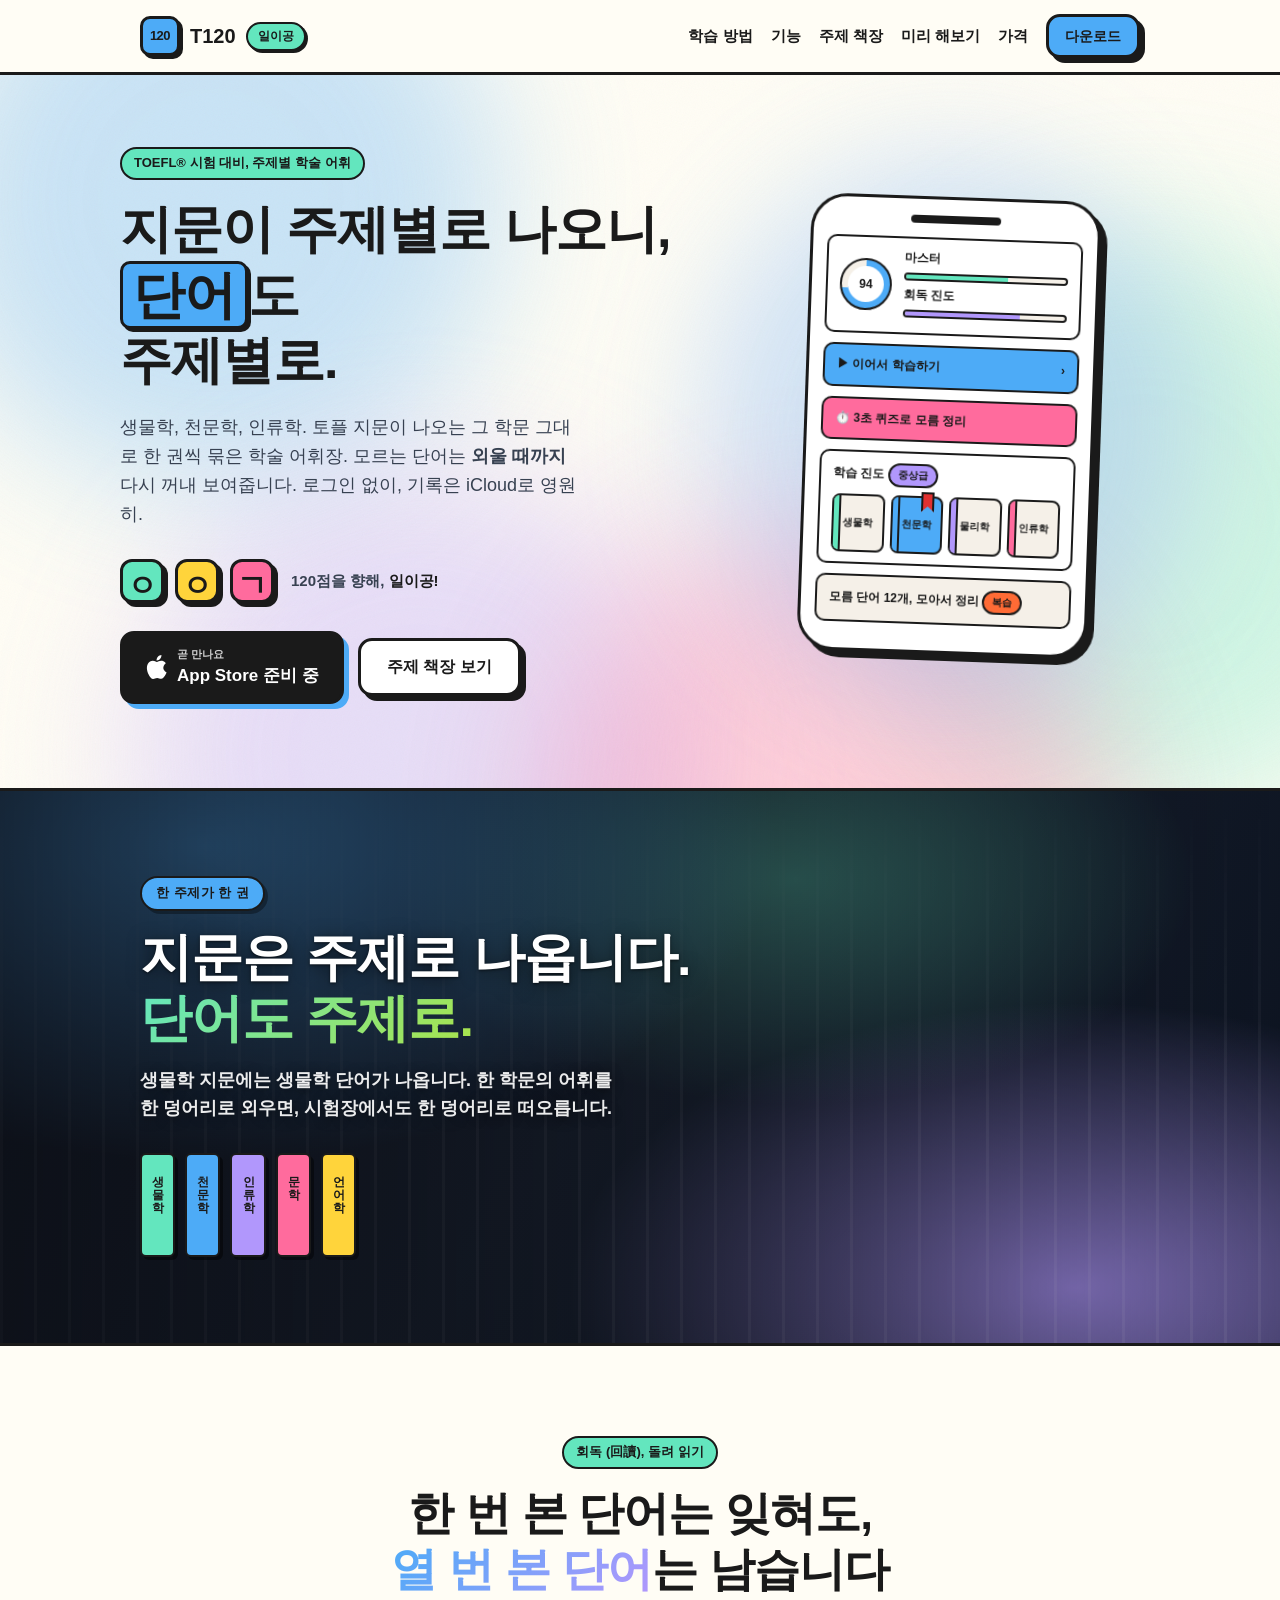
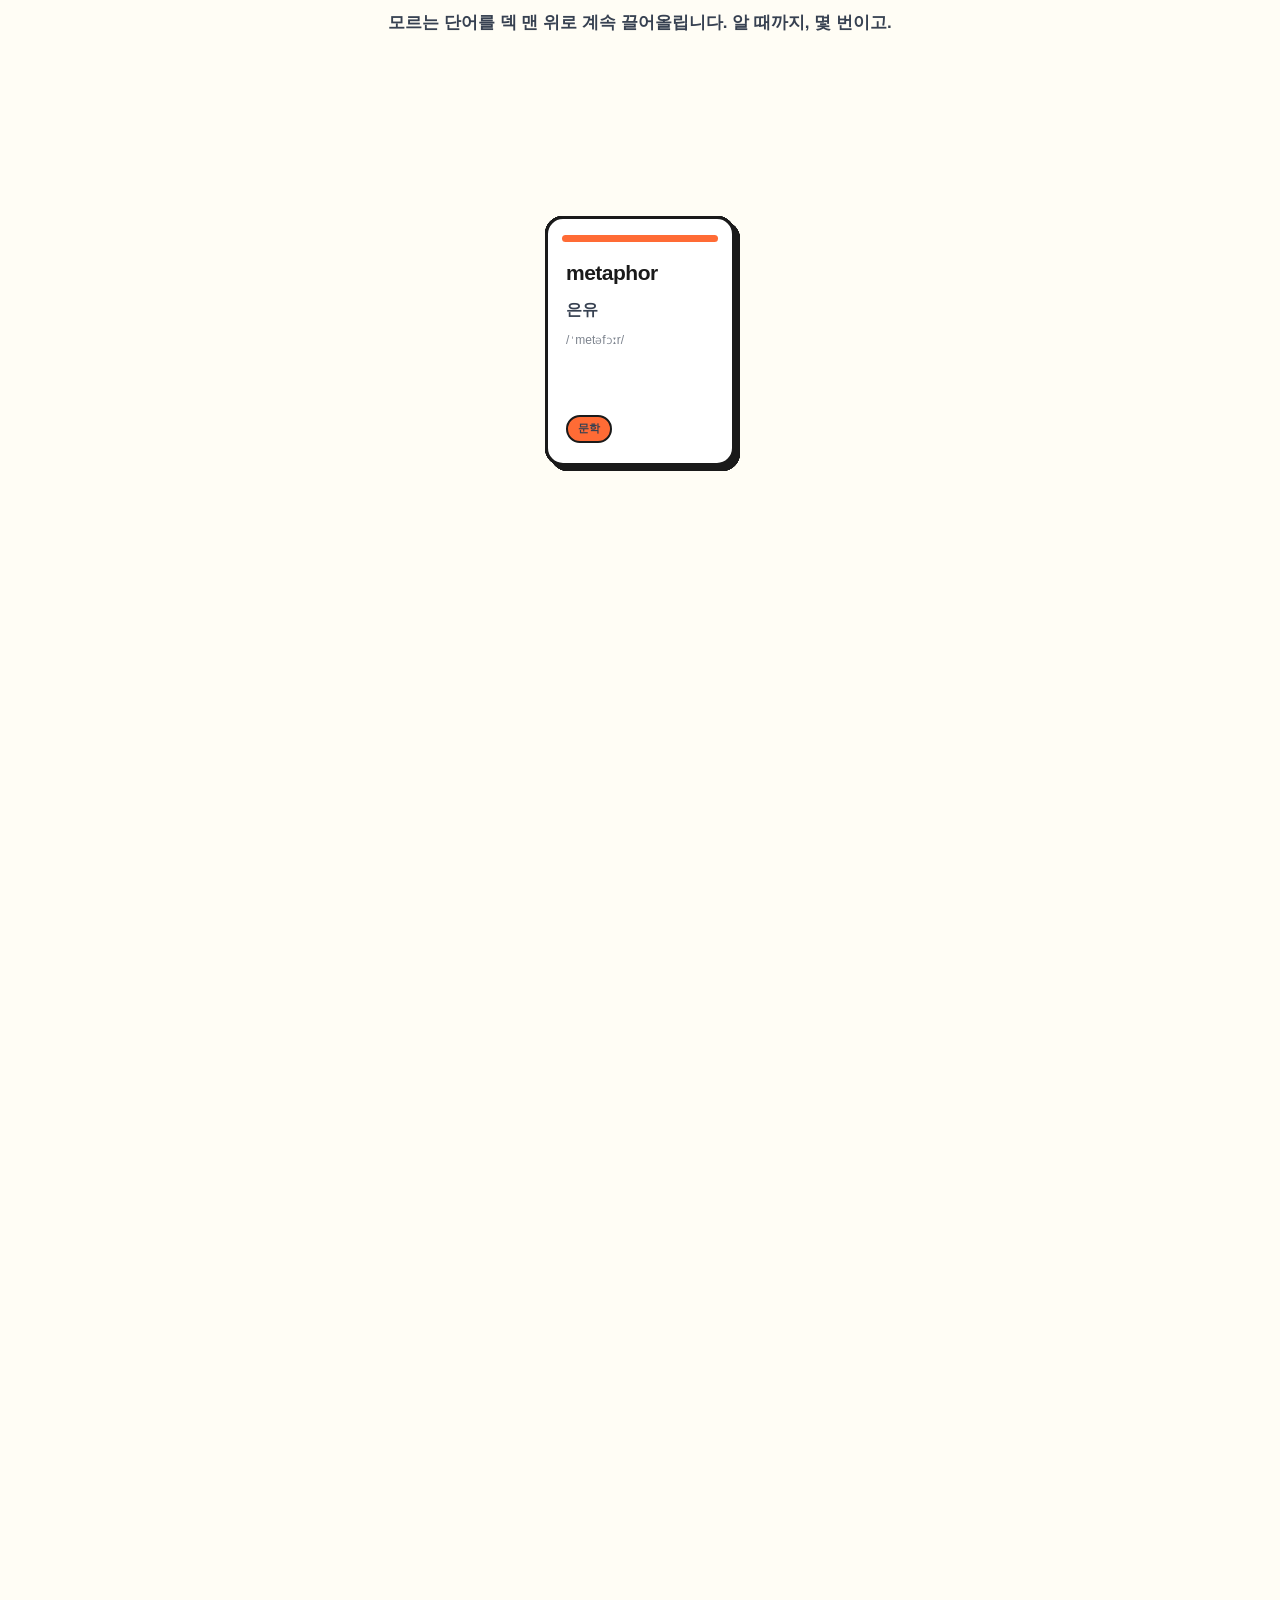
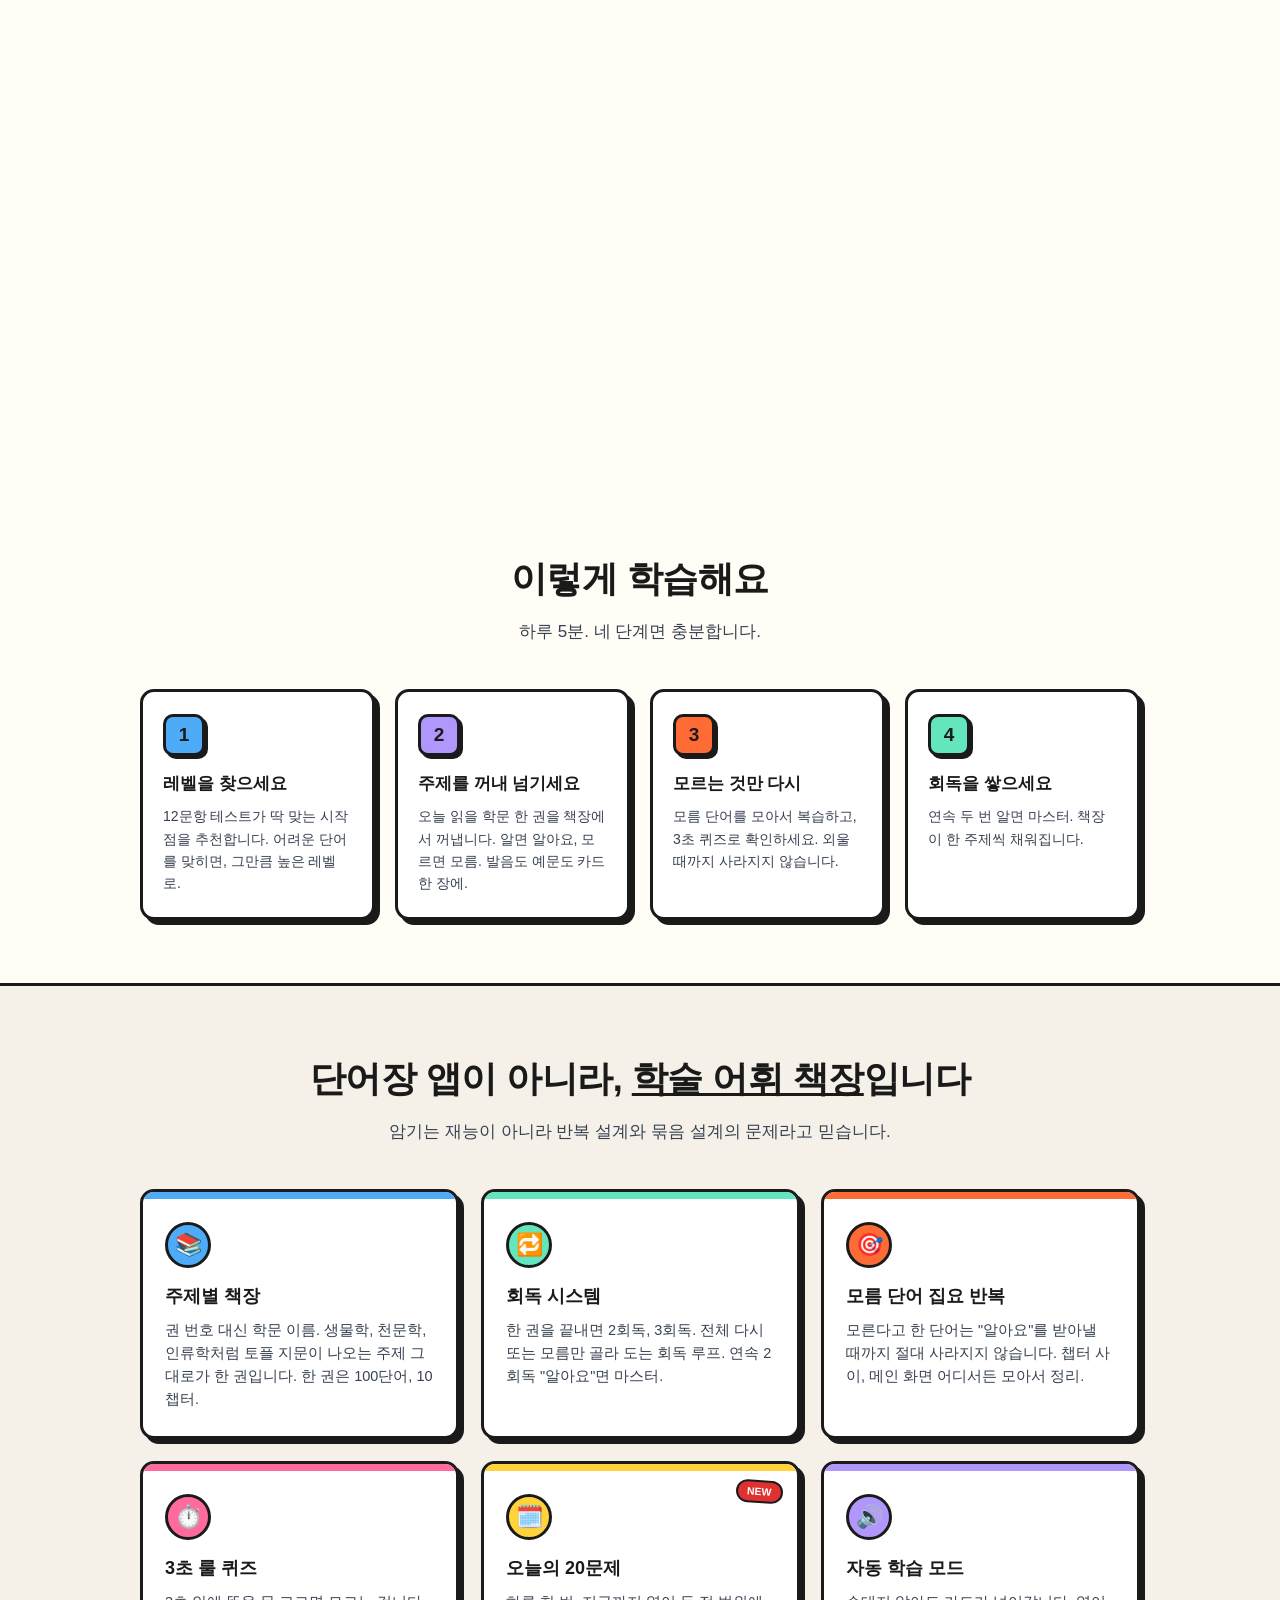
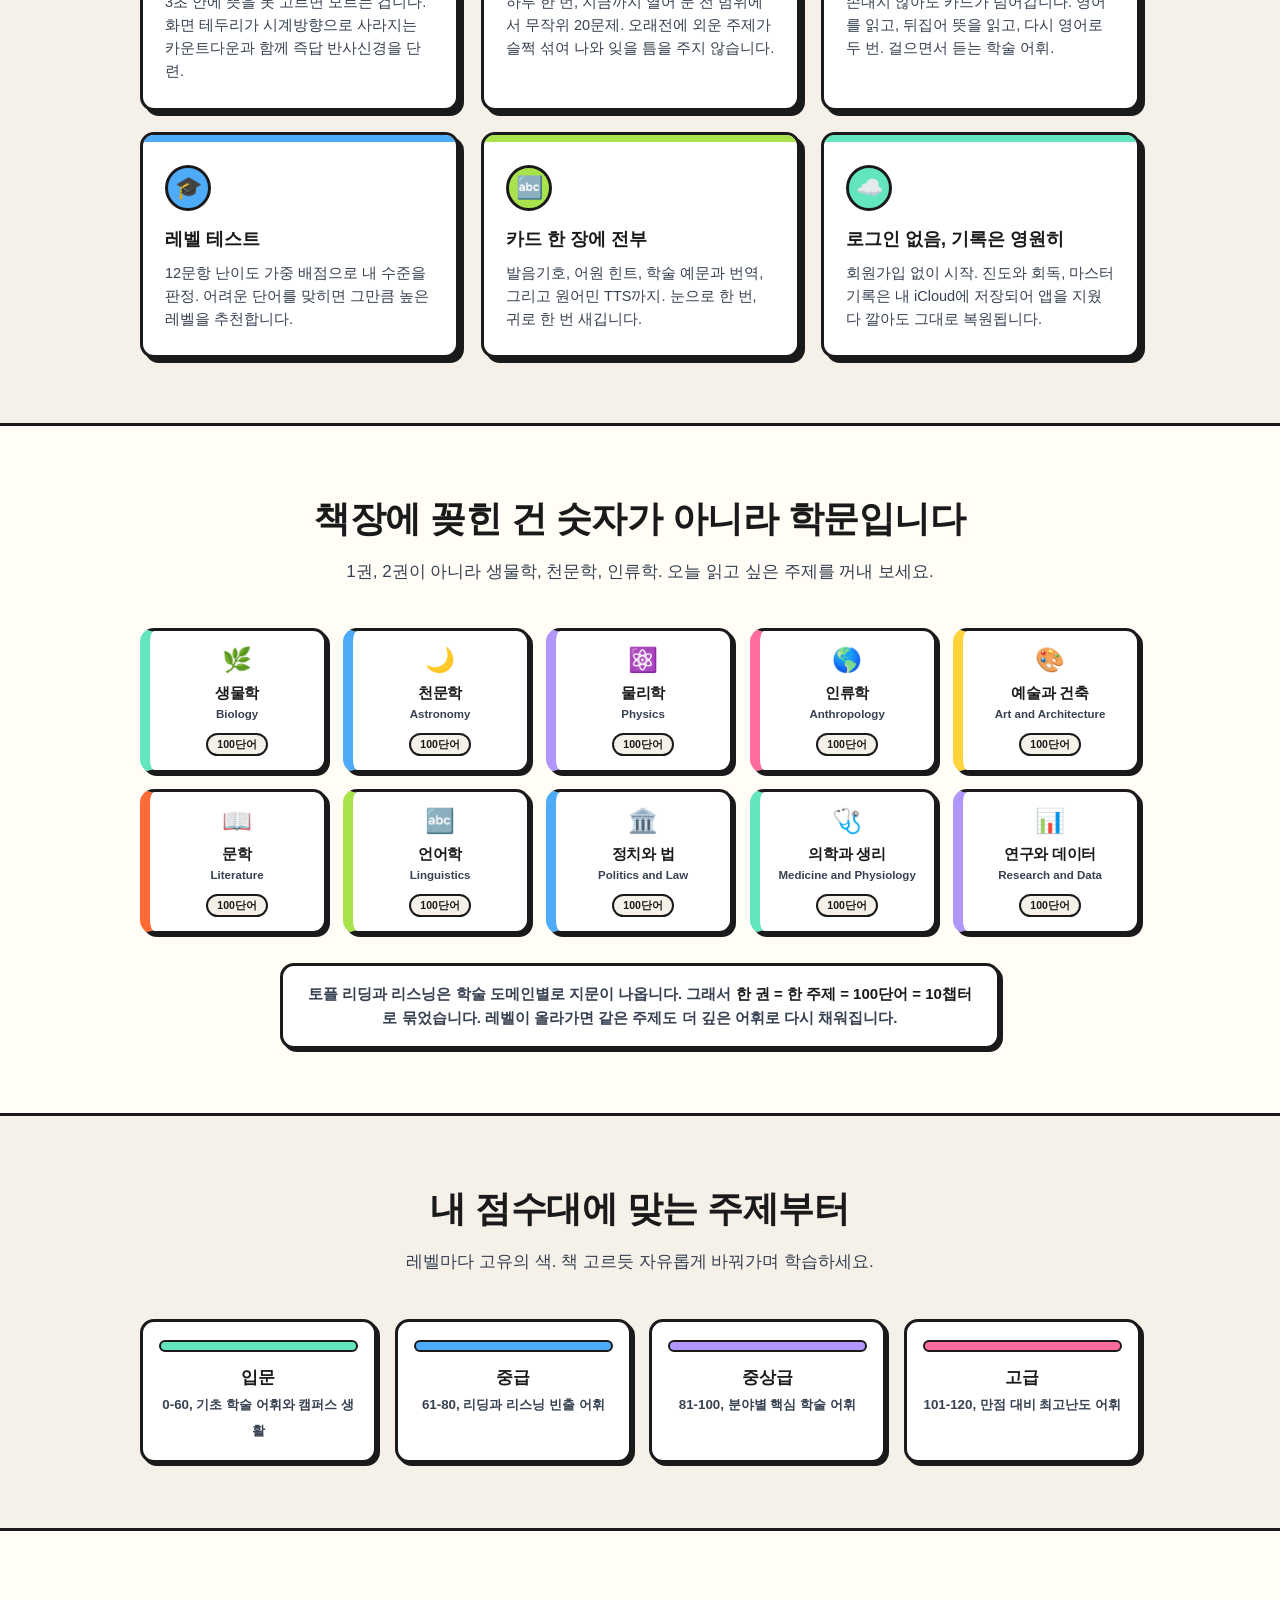
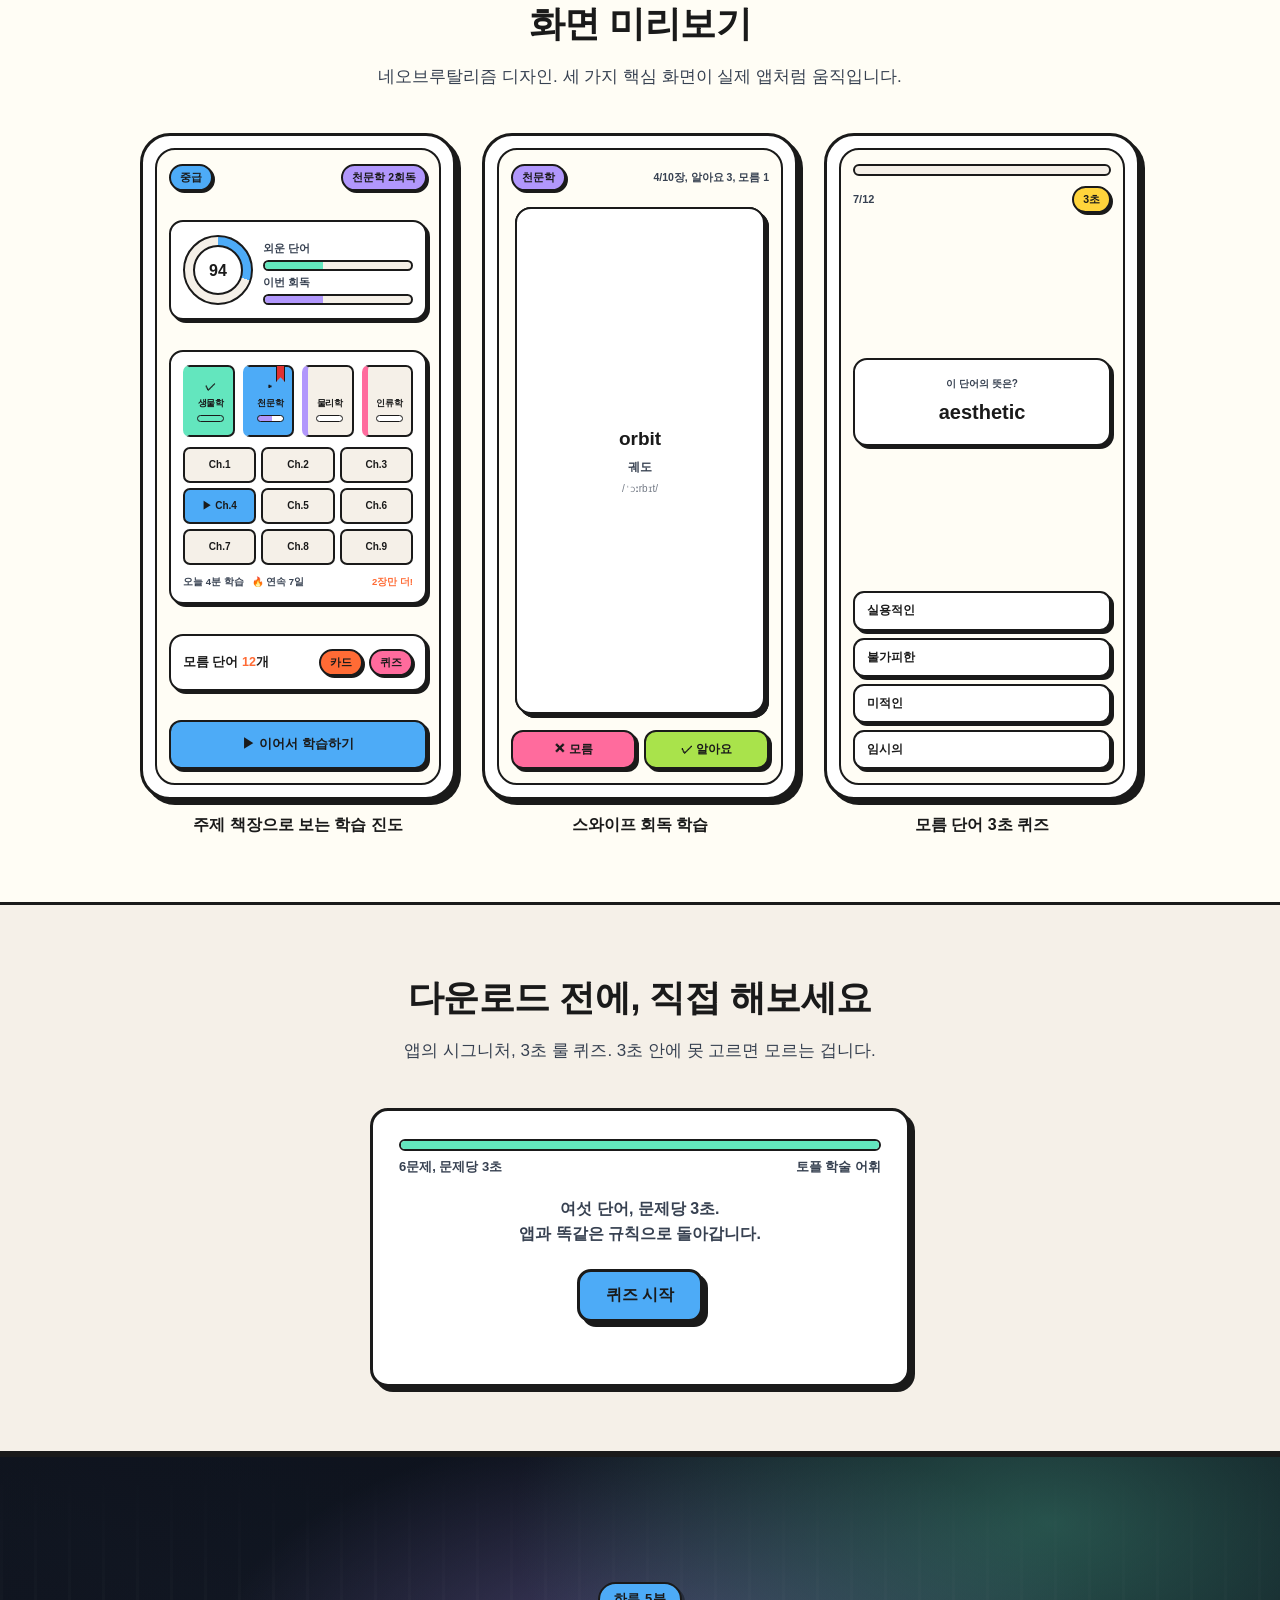
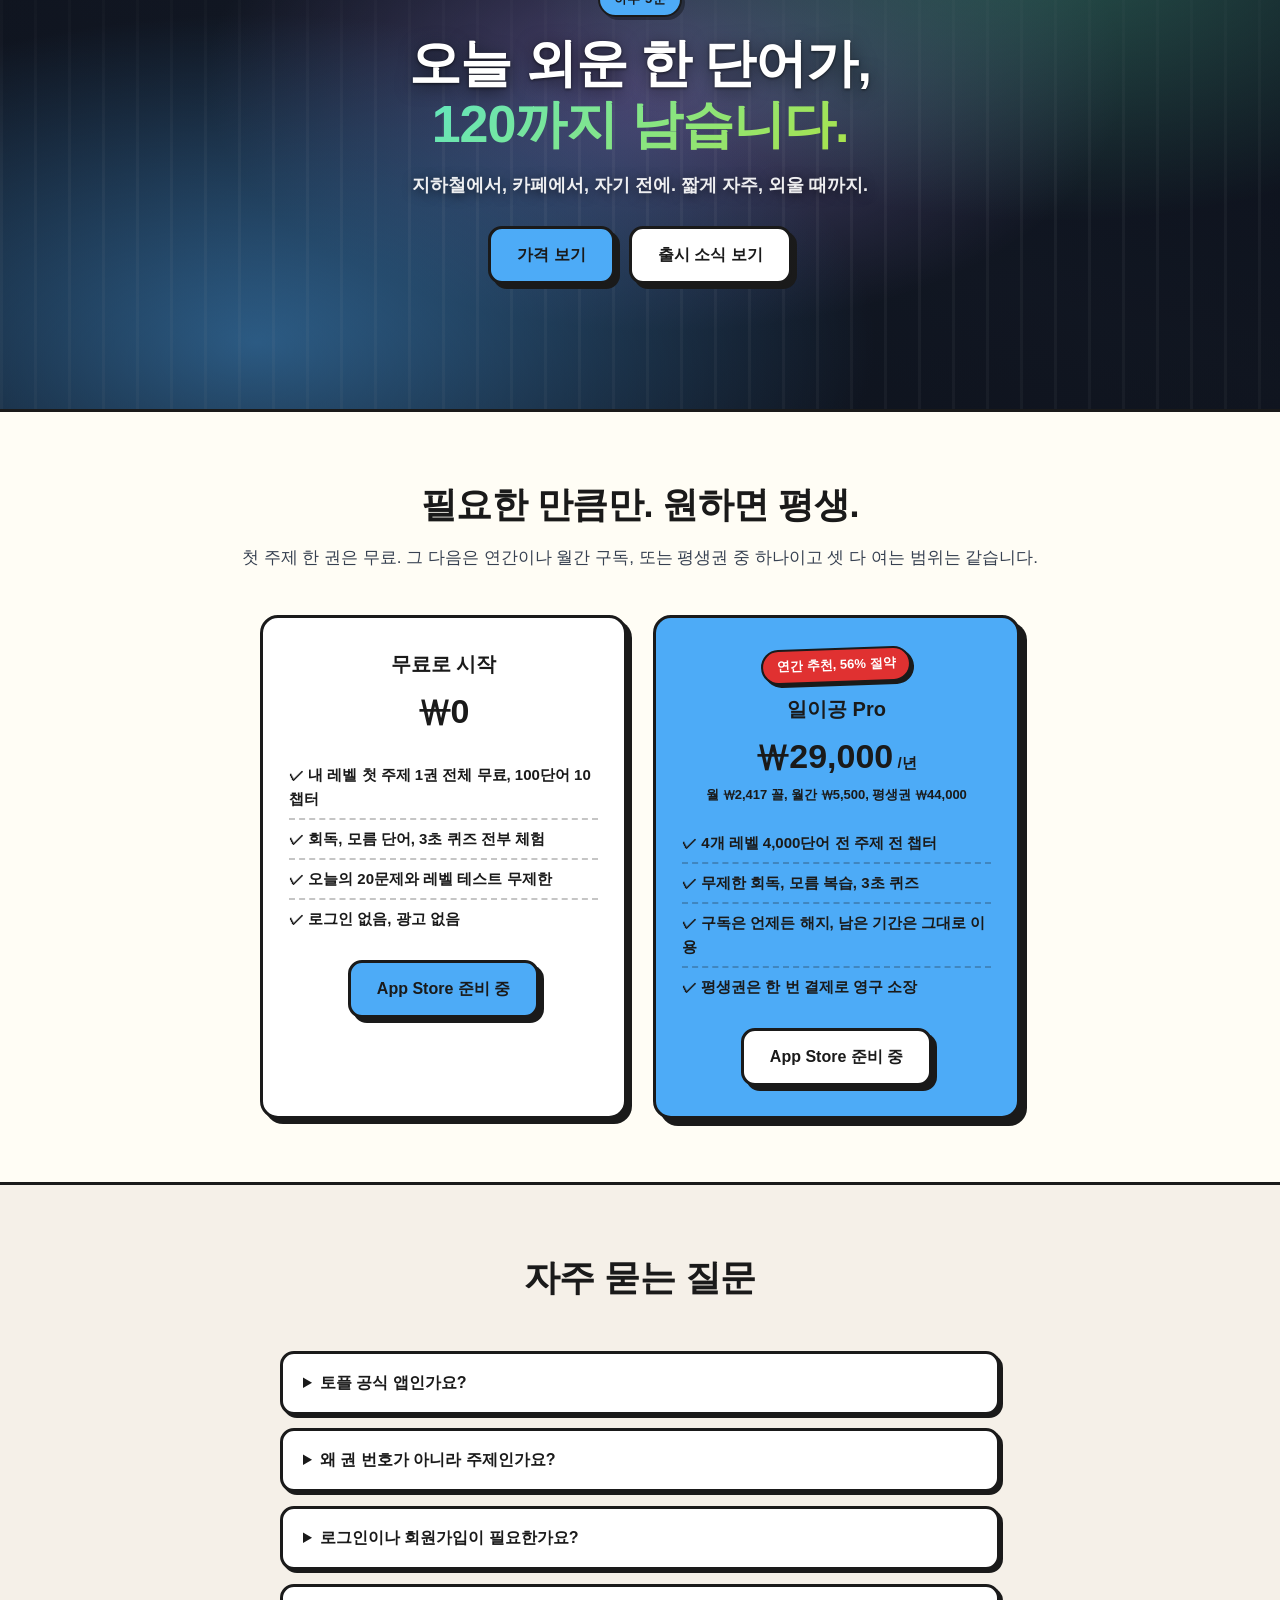
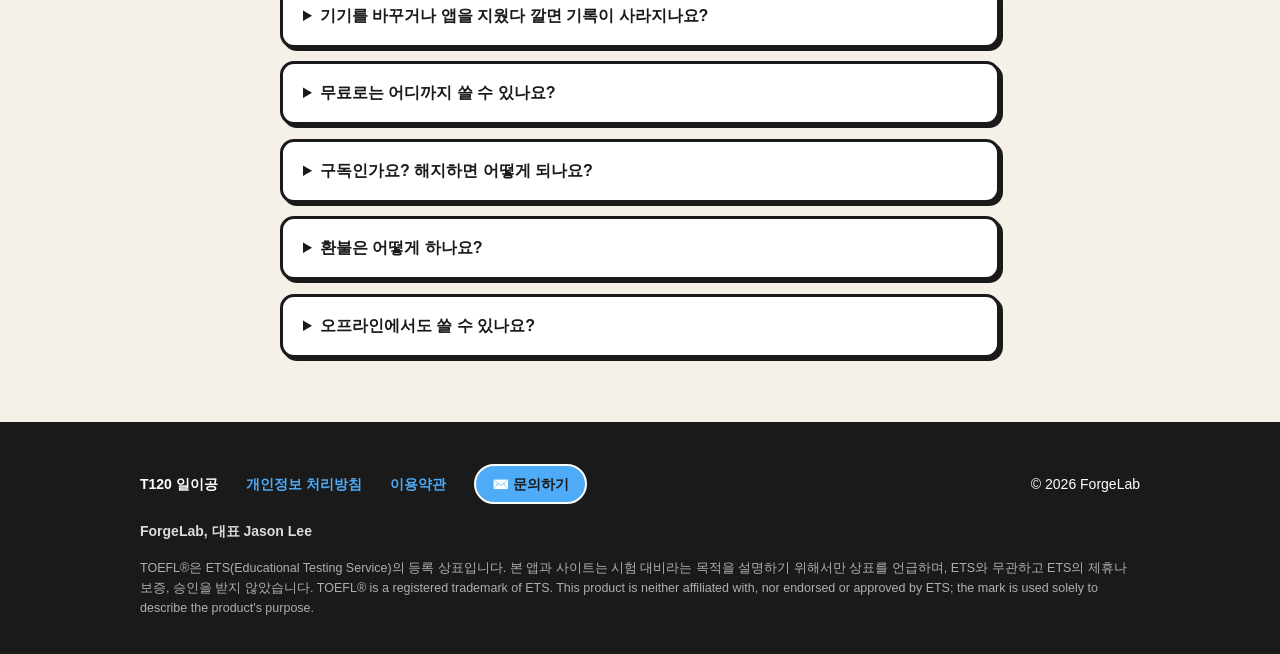
==== docs/index.html @ a43e68e9 "TOEFL content: 4,000 words across 40 topic units, promo site, manifest" ====
<!DOCTYPE html>
<html lang="ko">
<head>
<meta charset="UTF-8" />
<meta name="viewport" content="width=device-width, initial-scale=1.0" />
<title>T120 일이공, 주제별로 읽는 토플 학술 어휘</title>
<meta name="description" content="T120(일이공)은 토플(TOEFL®) 시험 대비를 위한 주제별 학술 어휘 앱입니다. 만점 120, 한국어로 일이공(ㅇㅇㄱ). 생물학, 천문학, 인류학처럼 지문이 나오는 학문 주제 그대로 한 권씩 묶어서 회독합니다. 로그인 없이, 학습 기록은 iCloud로 안전하게. TOEFL은 ETS의 등록 상표이며 본 앱은 ETS와 무관합니다." />
<meta property="og:title" content="T120 일이공, 주제별로 읽는 토플 학술 어휘" />
<meta property="og:description" content="토플(TOEFL®) 시험 대비 학술 어휘 앱. 지문이 주제별로 나오니, 단어도 주제별로." />
<meta property="og:type" content="website" />
<meta property="og:url" content="https://jsonpassion.github.io/T120/" />
<link rel="canonical" href="https://jsonpassion.github.io/T120/" />
<link rel="icon" href="data:image/svg+xml,%3Csvg xmlns='http://www.w3.org/2000/svg' viewBox='0 0 64 64'%3E%3Crect x='4' y='4' width='56' height='56' rx='12' fill='%234DABF7' stroke='%231A1A1A' stroke-width='5'/%3E%3Ctext x='32' y='42' font-family='-apple-system,sans-serif' font-size='24' font-weight='900' text-anchor='middle' fill='%231A1A1A'%3E120%3C/text%3E%3C/svg%3E" />
<link rel="stylesheet" href="styles.css" />
</head>
<body>
<script>document.documentElement.classList.add('js');</script>

<!-- Soft drifting aurora + grain (atmosphere behind everything) -->
<div class="aurora" aria-hidden="true">
  <span class="blob b-blue"></span>
  <span class="blob b-mint"></span>
  <span class="blob b-lav"></span>
  <span class="blob b-pink"></span>
</div>
<div class="grain" aria-hidden="true"></div>

<!-- ======================= NAV ======================= -->
<nav class="nav">
  <div class="nav-inner">
    <a class="logo" href="#">
      <span class="logo-block">120</span> T120 <span class="logo-kr">일이공</span>
    </a>
    <div class="nav-links">
      <a href="#how">학습 방법</a>
      <a href="#features">기능</a>
      <a href="#topics">주제 책장</a>
      <a href="#demo">미리 해보기</a>
      <a href="#pricing">가격</a>
      <a class="nb-btn nav-cta" href="#download">다운로드</a>
    </div>
  </div>
</nav>

<!-- ======================= HERO ======================= -->
<header class="hero wrap" id="download">
  <div data-reveal="up">
    <span class="nb-tag" style="background: var(--mint); margin-bottom: 18px;">TOEFL® 시험 대비, 주제별 학술 어휘</span>
    <h1>지문이 주제별로 나오니,<br /><span class="hl">단어</span>도<br />주제별로.</h1>
    <p class="sub">
      생물학, 천문학, 인류학. 토플 지문이 나오는 그 학문 그대로 한 권씩 묶은
      학술 어휘장. 모르는 단어는 <strong>외울 때까지</strong> 다시 꺼내 보여줍니다.
      로그인 없이, 기록은 iCloud로 영원히.
    </p>
    <div class="kr-brand" aria-label="120을 향해 일이공">
      <span class="kk" style="background: var(--mint);">ㅇ</span>
      <span class="kk" style="background: var(--yellow);">ㅇ</span>
      <span class="kk" style="background: var(--pink);">ㄱ</span>
      <span class="kr-brand-label">120점을 향해, <strong>일이공!</strong></span>
    </div>
    <div class="hero-ctas">
      <span class="store-badge soon" aria-label="App Store 출시 준비 중">
        <svg width="22" height="26" viewBox="0 0 22 26" fill="currentColor" aria-hidden="true"><path d="M18.3 13.8c0-3 2.5-4.5 2.6-4.6-1.4-2.1-3.6-2.4-4.4-2.4-1.9-.2-3.7 1.1-4.6 1.1-1 0-2.4-1.1-4-1.1-2 0-3.9 1.2-5 3-2.1 3.7-.5 9.1 1.5 12.1 1 1.5 2.2 3.1 3.8 3 1.5-.1 2.1-1 4-1s2.4 1 4 .9c1.7 0 2.7-1.5 3.7-3 1.2-1.7 1.6-3.4 1.7-3.5-.1 0-3.2-1.2-3.3-4.5zM15.2 4.8c.8-1 1.4-2.4 1.2-3.8-1.2.1-2.7.8-3.5 1.8-.8.9-1.5 2.3-1.3 3.7 1.4.1 2.8-.7 3.6-1.7z"/></svg>
        <span><small>곧 만나요</small><span class="big">App Store 준비 중</span></span>
      </span>
      <a class="nb-btn secondary" href="#topics">주제 책장 보기</a>
    </div>
  </div>

  <!-- CSS-drawn app preview (출시 스크린샷 교체 전 임시 목업) -->
  <div class="hero-visual" data-reveal="zoom">
  <div class="glow" aria-hidden="true"></div>
  <div class="phone" aria-hidden="true">
    <div class="notch"></div>
    <div class="mock-row score">
      <div class="mock-ring"><span>94</span></div>
      <div class="mock-bars">
        마스터 <div class="mock-bar"><i style="width:64%; background: var(--mint);"></i></div>
        회독 진도 <div class="mock-bar"><i style="width:72%; background: var(--lavender);"></i></div>
      </div>
    </div>
    <div class="mock-row mock-cta">▶ 이어서 학습하기 <span>›</span></div>
    <div class="mock-row" style="background: var(--pink);">⏱️ 3초 퀴즈로 모름 정리</div>
    <div class="mock-row">
      학습 진도 <span class="mock-chip" style="background: var(--lavender);">중상급</span>
      <div class="mock-books" style="margin-top:8px;">
        <div class="mock-book">생물학</div>
        <div class="mock-book reading b2">천문학</div>
        <div class="mock-book b3">물리학</div>
        <div class="mock-book b4">인류학</div>
      </div>
    </div>
    <div class="mock-row" style="background: var(--surface);">모름 단어 12개, 모아서 정리 <span class="mock-chip" style="background: var(--coral);">복습</span></div>
  </div>
  </div>
</header>

<!-- ======================= STATEMENT BAND 1 ======================= -->
<section class="cinema" id="film" aria-label="주제별 학술 어휘">
  <div class="cinema-art" aria-hidden="true"></div>
  <div class="scrim"></div>
  <div class="cinema-inner">
    <div class="cinema-copy">
      <span class="kicker">한 주제가 한 권</span>
      <h2>지문은 주제로 나옵니다.<br /><span class="film-hl">단어도 주제로.</span></h2>
      <p>생물학 지문에는 생물학 단어가 나옵니다. 한 학문의 어휘를 한 덩어리로 외우면, 시험장에서도 한 덩어리로 떠오릅니다.</p>
      <div class="spines" aria-hidden="true">
        <span class="spine" style="background: var(--mint);">생물학</span>
        <span class="spine" style="background: var(--blue);">천문학</span>
        <span class="spine" style="background: var(--lavender);">인류학</span>
        <span class="spine" style="background: var(--pink);">문학</span>
        <span class="spine" style="background: var(--yellow);">언어학</span>
      </div>
    </div>
  </div>
</section>

<!-- ======================= STORY: scroll-linked card fan ======================= -->
<section class="fan" id="story">
  <div class="fan-inner">
    <div class="fan-copy">
      <span class="nb-tag" style="background: var(--mint);">회독 (回讀), 돌려 읽기</span>
      <h2>한 번 본 단어는 잊혀도,<br /><em>열 번 본 단어</em>는 남습니다</h2>
      <p>모르는 단어를 덱 맨 위로 계속 끌어올립니다. 알 때까지, 몇 번이고.</p>
    </div>
    <div class="fan-stage">
      <div class="fan-deck" id="fanDeck">
        <article class="fan-card" style="--a:-26deg; --x:-340px; --y:34px;">
          <div class="fc-strip" style="background: var(--mint);"></div>
          <b>photosynthesis</b><span>광합성</span><i>/ˌfoʊtoʊˈsɪnθəsɪs/</i>
          <span class="fc-badge" style="background: var(--mint);">생물학</span>
        </article>
        <article class="fan-card" style="--a:-15deg; --x:-196px; --y:8px;">
          <div class="fc-strip" style="background: var(--blue);"></div>
          <b>orbit</b><span>궤도, 궤도를 돌다</span><i>/ˈɔːrbɪt/</i>
          <span class="fc-badge" style="background: var(--blue);">천문학</span>
        </article>
        <article class="fan-card" style="--a:-5deg; --x:-66px; --y:-6px;">
          <div class="fc-strip" style="background: var(--lavender);"></div>
          <b>momentum</b><span>운동량, 추진력</span><i>/moʊˈmentəm/</i>
          <span class="fc-badge" style="background: var(--lavender);">물리학</span>
        </article>
        <article class="fan-card" style="--a:5deg; --x:66px; --y:-6px;">
          <div class="fc-strip" style="background: var(--pink);"></div>
          <b>kinship</b><span>친족 관계</span><i>/ˈkɪnʃɪp/</i>
          <span class="fc-badge" style="background: var(--pink);">인류학</span>
        </article>
        <article class="fan-card" style="--a:15deg; --x:196px; --y:8px;">
          <div class="fc-strip" style="background: var(--yellow);"></div>
          <b>aesthetic</b><span>미적인</span><i>/esˈθetɪk/</i>
          <span class="fc-badge" style="background: var(--yellow);">예술과 건축</span>
        </article>
        <article class="fan-card" style="--a:26deg; --x:340px; --y:34px;">
          <div class="fc-strip" style="background: var(--coral);"></div>
          <b>metaphor</b><span>은유</span><i>/ˈmetəfɔːr/</i>
          <span class="fc-badge" style="background: var(--coral);">문학</span>
        </article>
      </div>
    </div>
  </div>
</section>

<!-- ======================= HOW IT WORKS ======================= -->
<section id="how">
  <div class="wrap">
    <div class="sec-head">
      <h2>이렇게 학습해요</h2>
      <p>하루 5분. 네 단계면 충분합니다.</p>
    </div>
    <div class="steps">
      <div class="step">
        <div class="step-num" style="background: var(--blue);">1</div>
        <h3>레벨을 찾으세요</h3>
        <p>12문항 테스트가 딱 맞는 시작점을 추천합니다. 어려운 단어를 맞히면, 그만큼 높은 레벨로.</p>
      </div>
      <div class="step">
        <div class="step-num" style="background: var(--lavender);">2</div>
        <h3>주제를 꺼내 넘기세요</h3>
        <p>오늘 읽을 학문 한 권을 책장에서 꺼냅니다. 알면 알아요, 모르면 모름. 발음도 예문도 카드 한 장에.</p>
      </div>
      <div class="step">
        <div class="step-num" style="background: var(--coral);">3</div>
        <h3>모르는 것만 다시</h3>
        <p>모름 단어를 모아서 복습하고, 3초 퀴즈로 확인하세요. 외울 때까지 사라지지 않습니다.</p>
      </div>
      <div class="step">
        <div class="step-num" style="background: var(--mint);">4</div>
        <h3>회독을 쌓으세요</h3>
        <p>연속 두 번 알면 마스터. 책장이 한 주제씩 채워집니다.</p>
      </div>
    </div>
  </div>
</section>

<!-- ======================= FEATURES ======================= -->
<section id="features" class="alt">
  <div class="wrap">
    <div class="sec-head">
      <h2>단어장 앱이 아니라, <u>학술 어휘 책장</u>입니다</h2>
      <p>암기는 재능이 아니라 반복 설계와 묶음 설계의 문제라고 믿습니다.</p>
    </div>
    <div class="grid">
      <div class="feature">
        <div class="strip" style="background: var(--blue);"></div>
        <div class="icon" style="background: var(--blue);">📚</div>
        <h3>주제별 책장</h3>
        <p>권 번호 대신 학문 이름. 생물학, 천문학, 인류학처럼 토플 지문이 나오는 주제 그대로가 한 권입니다. 한 권은 100단어, 10챕터.</p>
      </div>
      <div class="feature">
        <div class="strip" style="background: var(--mint);"></div>
        <div class="icon" style="background: var(--mint);">🔁</div>
        <h3>회독 시스템</h3>
        <p>한 권을 끝내면 2회독, 3회독. 전체 다시 또는 모름만 골라 도는 회독 루프. 연속 2회독 "알아요"면 마스터.</p>
      </div>
      <div class="feature">
        <div class="strip" style="background: var(--coral);"></div>
        <div class="icon" style="background: var(--coral);">🎯</div>
        <h3>모름 단어 집요 반복</h3>
        <p>모른다고 한 단어는 "알아요"를 받아낼 때까지 절대 사라지지 않습니다. 챕터 사이, 메인 화면 어디서든 모아서 정리.</p>
      </div>
      <div class="feature">
        <div class="strip" style="background: var(--pink);"></div>
        <div class="icon" style="background: var(--pink);">⏱️</div>
        <h3>3초 룰 퀴즈</h3>
        <p>3초 안에 뜻을 못 고르면 모르는 겁니다. 화면 테두리가 시계방향으로 사라지는 카운트다운과 함께 즉답 반사신경을 단련.</p>
      </div>
      <div class="feature">
        <span class="new-flag">NEW</span>
        <div class="strip" style="background: var(--yellow);"></div>
        <div class="icon" style="background: var(--yellow);">🗓️</div>
        <h3>오늘의 20문제</h3>
        <p>하루 한 번, 지금까지 열어 둔 전 범위에서 무작위 20문제. 오래전에 외운 주제가 슬쩍 섞여 나와 잊을 틈을 주지 않습니다.</p>
      </div>
      <div class="feature">
        <div class="strip" style="background: var(--lavender);"></div>
        <div class="icon" style="background: var(--lavender);">🔊</div>
        <h3>자동 학습 모드</h3>
        <p>손대지 않아도 카드가 넘어갑니다. 영어를 읽고, 뒤집어 뜻을 읽고, 다시 영어로 두 번. 걸으면서 듣는 학술 어휘.</p>
      </div>
      <div class="feature">
        <div class="strip" style="background: var(--blue);"></div>
        <div class="icon" style="background: var(--blue);">🎓</div>
        <h3>레벨 테스트</h3>
        <p>12문항 난이도 가중 배점으로 내 수준을 판정. 어려운 단어를 맞히면 그만큼 높은 레벨을 추천합니다.</p>
      </div>
      <div class="feature">
        <div class="strip" style="background: var(--lime);"></div>
        <div class="icon" style="background: var(--lime);">🔤</div>
        <h3>카드 한 장에 전부</h3>
        <p>발음기호, 어원 힌트, 학술 예문과 번역, 그리고 원어민 TTS까지. 눈으로 한 번, 귀로 한 번 새깁니다.</p>
      </div>
      <div class="feature">
        <div class="strip" style="background: var(--mint);"></div>
        <div class="icon" style="background: var(--mint);">☁️</div>
        <h3>로그인 없음, 기록은 영원히</h3>
        <p>회원가입 없이 시작. 진도와 회독, 마스터 기록은 내 iCloud에 저장되어 앱을 지웠다 깔아도 그대로 복원됩니다.</p>
      </div>
    </div>
  </div>
</section>

<!-- ======================= TOPIC SHELF ======================= -->
<section id="topics">
  <div class="wrap">
    <div class="sec-head">
      <h2>책장에 꽂힌 건 숫자가 아니라 학문입니다</h2>
      <p>1권, 2권이 아니라 생물학, 천문학, 인류학. 오늘 읽고 싶은 주제를 꺼내 보세요.</p>
    </div>
    <div class="topics">
      <div class="topic" style="border-left-color: var(--mint);">
        <div class="t-icon" aria-hidden="true">🌿</div>
        <h4>생물학</h4><small>Biology</small>
        <span class="t-count">100단어</span>
      </div>
      <div class="topic" style="border-left-color: var(--blue);">
        <div class="t-icon" aria-hidden="true">🌙</div>
        <h4>천문학</h4><small>Astronomy</small>
        <span class="t-count">100단어</span>
      </div>
      <div class="topic" style="border-left-color: var(--lavender);">
        <div class="t-icon" aria-hidden="true">⚛️</div>
        <h4>물리학</h4><small>Physics</small>
        <span class="t-count">100단어</span>
      </div>
      <div class="topic" style="border-left-color: var(--pink);">
        <div class="t-icon" aria-hidden="true">🌎</div>
        <h4>인류학</h4><small>Anthropology</small>
        <span class="t-count">100단어</span>
      </div>
      <div class="topic" style="border-left-color: var(--yellow);">
        <div class="t-icon" aria-hidden="true">🎨</div>
        <h4>예술과 건축</h4><small>Art and Architecture</small>
        <span class="t-count">100단어</span>
      </div>
      <div class="topic" style="border-left-color: var(--coral);">
        <div class="t-icon" aria-hidden="true">📖</div>
        <h4>문학</h4><small>Literature</small>
        <span class="t-count">100단어</span>
      </div>
      <div class="topic" style="border-left-color: var(--lime);">
        <div class="t-icon" aria-hidden="true">🔤</div>
        <h4>언어학</h4><small>Linguistics</small>
        <span class="t-count">100단어</span>
      </div>
      <div class="topic" style="border-left-color: var(--blue);">
        <div class="t-icon" aria-hidden="true">🏛️</div>
        <h4>정치와 법</h4><small>Politics and Law</small>
        <span class="t-count">100단어</span>
      </div>
      <div class="topic" style="border-left-color: var(--mint);">
        <div class="t-icon" aria-hidden="true">🩺</div>
        <h4>의학과 생리</h4><small>Medicine and Physiology</small>
        <span class="t-count">100단어</span>
      </div>
      <div class="topic" style="border-left-color: var(--lavender);">
        <div class="t-icon" aria-hidden="true">📊</div>
        <h4>연구와 데이터</h4><small>Research and Data</small>
        <span class="t-count">100단어</span>
      </div>
    </div>
    <p class="topics-note">
      토플 리딩과 리스닝은 학술 도메인별로 지문이 나옵니다. 그래서 <strong>한 권 = 한 주제 = 100단어 = 10챕터</strong>로 묶었습니다.
      레벨이 올라가면 같은 주제도 더 깊은 어휘로 다시 채워집니다.
    </p>
  </div>
</section>

<!-- ======================= LEVELS ======================= -->
<section id="levels" class="alt">
  <div class="wrap">
    <div class="sec-head">
      <h2>내 점수대에 맞는 주제부터</h2>
      <p>레벨마다 고유의 색. 책 고르듯 자유롭게 바꿔가며 학습하세요.</p>
    </div>
    <div class="levels">
      <div class="level">
        <div class="chip" style="background: var(--mint);"></div>
        <h4>입문</h4><small>0-60, 기초 학술 어휘와 캠퍼스 생활</small>
      </div>
      <div class="level">
        <div class="chip" style="background: var(--blue);"></div>
        <h4>중급</h4><small>61-80, 리딩과 리스닝 빈출 어휘</small>
      </div>
      <div class="level">
        <div class="chip" style="background: var(--lavender);"></div>
        <h4>중상급</h4><small>81-100, 분야별 핵심 학술 어휘</small>
      </div>
      <div class="level">
        <div class="chip" style="background: var(--pink);"></div>
        <h4>고급</h4><small>101-120, 만점 대비 최고난도 어휘</small>
      </div>
    </div>
  </div>
</section>

<!-- ======================= SCREENSHOTS ======================= -->
<section id="screens">
  <div class="wrap">
    <div class="sec-head">
      <h2>화면 미리보기</h2>
      <p>네오브루탈리즘 디자인. 세 가지 핵심 화면이 실제 앱처럼 움직입니다.</p>
    </div>
    <div class="shots">
      <div>
        <div class="shot-frame">
          <div class="shot-anim sa-dash" aria-label="대시보드 애니메이션 미리보기">
            <div class="sa-top">
              <span class="sa-pill" style="background: var(--blue);">중급</span>
              <span class="sa-pill" style="background: var(--lavender);">천문학 2회독</span>
            </div>
            <div class="sa-card">
              <div class="sa-ring"><i></i><span>94</span></div>
              <div class="sa-bars">
                <small>외운 단어</small>
                <div class="sa-bar"><i class="sa-fill-mint"></i></div>
                <small>이번 회독</small>
                <div class="sa-bar"><i class="sa-fill-blue"></i></div>
              </div>
            </div>
            <div class="sa-card">
              <div class="sa-shelf">
                <div class="sa-book sa-done" style="border-left-color: var(--mint);"><i>✓</i><span>생물학</span></div>
                <div class="sa-book sa-reading" style="border-left-color: var(--blue);"><b></b><i>▸</i><span>천문학</span></div>
                <div class="sa-book" style="border-left-color: var(--lavender);"><i></i><span>물리학</span></div>
                <div class="sa-book" style="border-left-color: var(--pink);"><i></i><span>인류학</span></div>
              </div>
              <div class="sa-grid">
                <span class="sa-cell sa-c1">Ch.1</span>
                <span class="sa-cell sa-c2">Ch.2</span>
                <span class="sa-cell sa-c3">Ch.3</span>
                <span class="sa-cell sa-cur">▶ Ch.4</span>
                <span class="sa-cell">Ch.5</span>
                <span class="sa-cell">Ch.6</span>
                <span class="sa-cell">Ch.7</span>
                <span class="sa-cell">Ch.8</span>
                <span class="sa-cell">Ch.9</span>
              </div>
              <div class="sa-stats">오늘 4분 학습<b>🔥 연속 7일</b><em>2장만 더!</em></div>
            </div>
            <div class="sa-card sa-weak">
              <span>모름 단어 <b>12</b>개</span>
              <span class="sa-pill" style="background: var(--coral);">카드</span>
              <span class="sa-pill" style="background: var(--pink);">퀴즈</span>
            </div>
            <div class="sa-cta">▶ 이어서 학습하기</div>
          </div>
        </div>
        <p class="shot-cap">주제 책장으로 보는 학습 진도</p>
      </div>
      <div>
        <div class="shot-frame">
          <div class="shot-anim" aria-label="단어 카드 스와이프 애니메이션 미리보기">
            <div class="sa-top">
              <span class="sa-pill" style="background: var(--lavender);">천문학</span>
              <span class="sa-count">4/10장, 알아요 3, 모름 1</span>
            </div>
            <div class="sa-stage">
              <div class="sa-word sa-back"></div>
              <div class="sa-word sa-cardB"><h4>eclipse</h4><p>일식, 월식</p><em>/ɪˈklɪps/</em><div class="sa-tint sa-tint-coral">✕ 모름</div></div>
              <div class="sa-word sa-cardA"><h4>orbit</h4><p>궤도</p><em>/ˈɔːrbɪt/</em><div class="sa-tint sa-tint-mint">✓ 알아요</div></div>
            </div>
            <div class="sa-btns">
              <span class="sa-btn sa-no">✕ 모름</span>
              <span class="sa-btn sa-ok">✓ 알아요</span>
            </div>
          </div>
        </div>
        <p class="shot-cap">스와이프 회독 학습</p>
      </div>
      <div>
        <div class="shot-frame">
          <div class="shot-anim" aria-label="3초 퀴즈 애니메이션 미리보기">
            <div class="sa-qbar"><i></i></div>
            <div class="sa-qmeta"><span>7/12</span><span class="sa-pill" style="background: var(--yellow);">3초</span></div>
            <div class="sa-qword"><small>이 단어의 뜻은?</small><h4>aesthetic</h4></div>
            <div class="sa-opts">
              <span class="sa-opt">실용적인</span>
              <span class="sa-opt">불가피한</span>
              <span class="sa-opt sa-correct">미적인<b>✓</b></span>
              <span class="sa-opt">임시의</span>
            </div>
          </div>
        </div>
        <p class="shot-cap">모름 단어 3초 퀴즈</p>
      </div>
    </div>
  </div>
</section>

<!-- ======================= LIVE DEMO (3초 퀴즈 맛보기) ======================= -->
<section id="demo" class="alt">
  <div class="wrap">
    <div class="sec-head">
      <h2>다운로드 전에, 직접 해보세요</h2>
      <p>앱의 시그니처, 3초 룰 퀴즈. 3초 안에 못 고르면 모르는 겁니다.</p>
    </div>
    <div class="demo-card">
      <div class="demo-timer" id="demoTimer"><i id="demoTimerFill"></i></div>
      <div class="demo-meta"><span id="demoCount">6문제, 문제당 3초</span><span id="demoTag">토플 학술 어휘</span></div>
      <div id="demoStage" class="demo-center">
        <p style="color: var(--body); font-weight: 700; margin: 18px 0 22px;">여섯 단어, 문제당 3초.<br />앱과 똑같은 규칙으로 돌아갑니다.</p>
        <button class="nb-btn" id="demoStart">퀴즈 시작</button>
      </div>
      <p class="demo-note" id="demoNote"></p>
    </div>
  </div>
</section>

<!-- ======================= STATEMENT BAND 2 ======================= -->
<section class="cinema center" id="closing" aria-label="지금 시작">
  <div class="cinema-art art-b" aria-hidden="true"></div>
  <div class="scrim"></div>
  <div class="cinema-inner">
    <div class="cinema-copy">
      <span class="kicker">하루 5분</span>
      <h2>오늘 외운 한 단어가,<br /><span class="film-hl">120까지 남습니다.</span></h2>
      <p>지하철에서, 카페에서, 자기 전에. 짧게 자주, 외울 때까지.</p>
      <div class="cinema-ctas">
        <a class="nb-btn" href="#pricing">가격 보기</a>
        <a class="nb-btn secondary" href="#download">출시 소식 보기</a>
      </div>
    </div>
  </div>
</section>

<!-- ======================= PRICING ======================= -->
<section id="pricing">
  <div class="wrap">
    <div class="sec-head">
      <h2>필요한 만큼만. 원하면 평생.</h2>
      <p>첫 주제 한 권은 무료. 그 다음은 연간이나 월간 구독, 또는 평생권 중 하나이고 셋 다 여는 범위는 같습니다.</p>
    </div>
    <div class="pricing">
      <div class="price-card">
        <h3>무료로 시작</h3>
        <div class="price">₩0</div>
        <ul>
          <li>내 레벨 첫 주제 1권 전체 무료, 100단어 10챕터</li>
          <li>회독, 모름 단어, 3초 퀴즈 전부 체험</li>
          <li>오늘의 20문제와 레벨 테스트 무제한</li>
          <li>로그인 없음, 광고 없음</li>
        </ul>
        <a class="nb-btn" href="#download" style="margin-top: 22px;">App Store 준비 중</a>
      </div>
      <div class="price-card hot">
        <span class="sale-badge">연간 추천, 56% 절약</span>
        <h3>일이공 Pro</h3>
        <div class="price">₩29,000<span style="font-size:0.45em; font-weight:800;"> /년</span></div>
        <div class="price-note">월 ₩2,417 꼴, 월간 ₩5,500, 평생권 ₩44,000</div>
        <ul>
          <li>4개 레벨 4,000단어 전 주제 전 챕터</li>
          <li>무제한 회독, 모름 복습, 3초 퀴즈</li>
          <li>구독은 언제든 해지, 남은 기간은 그대로 이용</li>
          <li>평생권은 한 번 결제로 영구 소장</li>
        </ul>
        <a class="nb-btn secondary" href="#download" style="margin-top: 22px;">App Store 준비 중</a>
      </div>
    </div>
  </div>
</section>

<!-- ======================= FAQ ======================= -->
<section class="alt">
  <div class="wrap">
    <div class="sec-head"><h2>자주 묻는 질문</h2></div>
    <div class="faq">
      <details>
        <summary>토플 공식 앱인가요?</summary>
        <p>아니요. 일이공(T120)은 ForgeLab이 독립적으로 개발한 학습 도구로, ETS와 아무런 제휴나 보증 관계가 없습니다. TOEFL®은 ETS의 등록 상표이며, 본 앱은 "시험 대비"라는 목적을 설명하기 위해서만 이름을 언급합니다. 모든 학습 콘텐츠는 자체 제작이며 실제 기출문제를 포함하지 않습니다.</p>
      </details>
      <details>
        <summary>왜 권 번호가 아니라 주제인가요?</summary>
        <p>토플 지문은 생물학, 천문학, 인류학처럼 학술 도메인별로 나옵니다. 같은 지문에서 만날 단어끼리 묶어 외우면 한 단어가 다른 단어를 끌어옵니다. 그래서 책장의 한 권을 한 주제로 만들었습니다. 한 권은 100단어이고 10단어씩 10챕터로 나뉩니다.</p>
      </details>
      <details>
        <summary>로그인이나 회원가입이 필요한가요?</summary>
        <p>아니요. 계정 없이 바로 시작합니다. 학습 기록은 사용자 본인의 iCloud에 저장되고, 구매는 Apple ID가 처리합니다. 개발자 서버에는 아무것도 저장되지 않습니다.</p>
      </details>
      <details>
        <summary>기기를 바꾸거나 앱을 지웠다 깔면 기록이 사라지나요?</summary>
        <p>사라지지 않습니다. 진도, 회독 수, 마스터 단어, 스트릭이 iCloud로 자동 백업되어 같은 Apple 계정이면 그대로 복원됩니다. 이용권도 "구매 복원" 한 번이면 됩니다.</p>
      </details>
      <details>
        <summary>무료로는 어디까지 쓸 수 있나요?</summary>
        <p>내 레벨의 <strong>첫 주제 한 권 전체(10챕터, 100단어)</strong>를 무료로 끝까지 학습할 수 있습니다. 회독, 모름 단어 복습, 3초 퀴즈, 오늘의 20문제, 레벨 테스트까지 모든 기능이 제한 없이 동작합니다. 두 번째 주제부터는 이용권이 필요하며 연간 ₩29,000, 월간 ₩5,500 구독 또는 평생권 ₩44,000 중 하나를 고르면 됩니다. 여는 범위는 셋 다 같습니다.</p>
      </details>
      <details>
        <summary>구독인가요? 해지하면 어떻게 되나요?</summary>
        <p>연간과 월간은 자동 갱신 구독이고, 평생권은 한 번만 결제합니다. 구독은 iOS 설정에서 Apple 계정, 구독 순서로 들어가 언제든 해지할 수 있고, 해지해도 이미 결제한 기간이 끝날 때까지는 그대로 이용됩니다. 무료 체험은 따로 없지만 첫 주제 100단어를 끝까지 무료로 써 보고 결정하면 됩니다.</p>
      </details>
      <details>
        <summary>환불은 어떻게 하나요?</summary>
        <p>Apple App Store 환불 정책을 따릅니다. <a href="https://reportaproblem.apple.com">reportaproblem.apple.com</a>에서 요청할 수 있습니다.</p>
      </details>
      <details>
        <summary>오프라인에서도 쓸 수 있나요?</summary>
        <p>네. 콘텐츠는 기기에 캐시되므로 한 번 다운로드된 이후에는 오프라인에서도 학습할 수 있습니다.</p>
      </details>
    </div>
  </div>
</section>

<!-- ======================= FOOTER ======================= -->
<footer>
  <div class="wrap">
    <span style="font-weight: 900;">T120 일이공</span>
    <a href="privacy.html">개인정보 처리방침</a>
    <a href="terms.html">이용약관</a>
    <a class="contact-btn" href="mailto:forgelab.aitech@gmail.com?subject=%5BT120%5D%20%EB%AC%B8%EC%9D%98">✉️ 문의하기</a>
    <span style="margin-left:auto;">© 2026 ForgeLab</span>
    <span class="biz">ForgeLab, 대표 Jason Lee</span>
    <span class="ets">TOEFL®은 ETS(Educational Testing Service)의 등록 상표입니다. 본 앱과 사이트는 시험 대비라는 목적을 설명하기 위해서만 상표를 언급하며, ETS와 무관하고 ETS의 제휴나 보증, 승인을 받지 않았습니다. TOEFL® is a registered trademark of ETS. This product is neither affiliated with, nor endorsed or approved by ETS; the mark is used solely to describe the product's purpose.</span>
  </div>
</footer>

<script>
/* ---------- Scroll spy: highlight the nav link of the section in view ---------- */
(function () {
  var links = Array.prototype.slice.call(document.querySelectorAll('.nav-links a[href^="#"]'));
  var byId = {};
  links.forEach(function (a) { byId[a.getAttribute('href').slice(1)] = a; });

  var targets = Object.keys(byId)
    .map(function (id) { return document.getElementById(id); })
    .filter(Boolean);

  var observer = new IntersectionObserver(function (entries) {
    entries.forEach(function (entry) {
      if (!entry.isIntersecting) return;
      links.forEach(function (a) { a.classList.remove('active'); });
      var link = byId[entry.target.id];
      if (link) link.classList.add('active');
    });
  }, { rootMargin: '-40% 0px -55% 0px' });

  targets.forEach(function (t) { observer.observe(t); });
})();

/* ---------- Scroll reveals: tag groups, animate them in on enter ---------- */
(function () {
  if (!('IntersectionObserver' in window)) return;

  // Assign reveal variant + stagger index without touching the HTML.
  function tag(sel, variant, perRow) {
    var els = Array.prototype.slice.call(document.querySelectorAll(sel));
    els.forEach(function (el, i) {
      el.classList.add('reveal');
      var v = typeof variant === 'function' ? variant(i) : variant;
      el.classList.add(v);
      el.style.setProperty('--i', perRow ? (i % perRow) : i);
    });
    return els;
  }

  var groups = [].concat(
    tag('.sec-head', 'r-up'),
    tag('.step', 'r-up', 4),
    // features deal in from alternating sides, like a hand of cards
    tag('.feature', function (i) { return i % 2 ? 'r-right' : 'r-left'; }, 3),
    tag('.topic', 'r-up', 5),
    tag('.level', 'r-up', 4),
    tag('.shots > div', 'r-up', 3),
    tag('.price-card', 'r-up', 2),
    tag('.faq details', 'r-up', 1)
  );

  var io = new IntersectionObserver(function (entries) {
    entries.forEach(function (e) {
      if (e.isIntersecting) { e.target.classList.add('in'); io.unobserve(e.target); }
    });
  }, { rootMargin: '0px 0px -12% 0px', threshold: 0.15 });

  groups.forEach(function (el) { io.observe(el); });
})();

/* ---------- Signature: scroll-linked card fan ---------- */
(function () {
  var section = document.getElementById('story');
  var deck = document.getElementById('fanDeck');
  if (!section || !deck) return;
  if (window.matchMedia('(prefers-reduced-motion: reduce)').matches) return;

  var ticking = false;
  function update() {
    ticking = false;
    var rect = section.getBoundingClientRect();
    var vh = window.innerHeight;
    // 0 while the sticky stage first pins, 1 as the track scrolls past.
    var travel = rect.height - vh;
    var p = travel > 0 ? (-rect.top) / travel : 0;
    p = Math.max(0, Math.min(1, p));
    // ease so the spread feels like it "settles" open
    var eased = 1 - Math.pow(1 - p, 2);
    deck.style.setProperty('--p', eased.toFixed(4));
  }
  function onScroll() {
    if (!ticking) { ticking = true; requestAnimationFrame(update); }
  }
  window.addEventListener('scroll', onScroll, { passive: true });
  window.addEventListener('resize', onScroll);
  update();
})();

/* ---------- 3초 퀴즈 맛보기 (앱의 WordQuizView와 같은 규칙) ---------- */
(function () {
  var QUESTIONS = [
    { w: 'photosynthesis', o: ['광합성', '퇴적', '은유', '친족'], a: 0 },
    { w: 'momentum',       o: ['균형', '운동량', '밀도', '굴절'], a: 1 },
    { w: 'sediment',       o: ['화석', '대기', '퇴적물', '성운'], a: 2 },
    { w: 'kinship',        o: ['이주', '친족 관계', '계층', '의례'], a: 1 },
    { w: 'aesthetic',      o: ['상징적인', '실용적인', '미적인', '고전적인'], a: 2 },
    { w: 'metaphor',       o: ['은유', '운율', '서사', '풍자'], a: 0 }
  ];
  var LIMIT = 3000, REVEAL = 900;

  var stage = document.getElementById('demoStage');
  var timer = document.getElementById('demoTimer');
  var fill = document.getElementById('demoTimerFill');
  var count = document.getElementById('demoCount');
  var note = document.getElementById('demoNote');
  var idx = 0, score = 0, timers = [];

  document.getElementById('demoStart').addEventListener('click', start);

  function clearTimers() { timers.forEach(clearTimeout); timers = []; }

  function start() {
    idx = 0; score = 0;
    note.textContent = '';
    show();
  }

  function resetBar() {
    timer.classList.remove('warn', 'hot');
    fill.style.transition = 'none';
    fill.style.width = '100%';
    void fill.offsetWidth; /* reflow, restarts the transition */
    fill.style.transition = 'width ' + LIMIT + 'ms linear';
    fill.style.width = '0%';
  }

  function show() {
    clearTimers();
    var q = QUESTIONS[idx];
    count.textContent = (idx + 1) + ' / ' + QUESTIONS.length;
    note.textContent = '';
    stage.classList.remove('demo-center');
    stage.innerHTML = '<div class="demo-word">' + q.w + '</div>' +
      q.o.map(function (opt, i) {
        return '<button class="demo-opt" data-i="' + i + '">' + opt + '</button>';
      }).join('');
    stage.querySelectorAll('.demo-opt').forEach(function (btn) {
      btn.addEventListener('click', function () { answer(parseInt(btn.dataset.i, 10)); });
    });
    resetBar();
    timers.push(setTimeout(function () { timer.classList.add('warn'); }, LIMIT / 3));
    timers.push(setTimeout(function () { timer.classList.add('hot'); }, LIMIT * 2 / 3));
    timers.push(setTimeout(timeUp, LIMIT));
  }

  function freezeBar() {
    var w = getComputedStyle(fill).width;
    fill.style.transition = 'none';
    fill.style.width = w;
  }

  function reveal(picked) {
    clearTimers();
    freezeBar();
    var q = QUESTIONS[idx];
    stage.querySelectorAll('.demo-opt').forEach(function (btn, i) {
      btn.disabled = true;
      if (i === q.a) btn.classList.add('correct');
      else if (i === picked) btn.classList.add('wrong');
    });
  }

  function answer(i) {
    var q = QUESTIONS[idx];
    reveal(i);
    if (i === q.a) { score++; note.textContent = '정답! 앱에서는 "알아요"로 기록됩니다.'; }
    else { note.textContent = '오답. 앱에서는 모름 단어로 남아 다시 만나게 됩니다.'; }
    timers.push(setTimeout(next, REVEAL));
  }

  function timeUp() {
    reveal(-1);
    note.textContent = '⏰ 시간 초과! 3초 안에 못 고르면 모르는 겁니다.';
    timers.push(setTimeout(next, REVEAL + 200));
  }

  function next() {
    idx++;
    if (idx < QUESTIONS.length) { show(); return; }
    finish();
  }

  function finish() {
    clearTimers();
    fill.style.transition = 'none';
    fill.style.width = '100%';
    timer.classList.remove('warn', 'hot');
    count.textContent = '완료';
    stage.classList.add('demo-center');
    var msg = score === QUESTIONS.length
      ? '완벽해요. 고급 레벨에서 기다릴게요.'
      : '틀린 ' + (QUESTIONS.length - score) + '개, 앱에서는 외울 때까지 다시 만납니다.';
    stage.innerHTML =
      '<div class="demo-score">' + score + ' / ' + QUESTIONS.length + '</div>' +
      '<p style="color: var(--body); font-weight: 700; margin-bottom: 20px;">' + msg + '</p>' +
      '<div style="display: flex; gap: 14px; justify-content: center; flex-wrap: wrap;">' +
        '<button class="nb-btn" id="demoRetry">다시 도전</button>' +
        '<a class="nb-btn mint" href="#topics">주제 책장 보기</a>' +
      '</div>';
    note.textContent = '';
    document.getElementById('demoRetry').addEventListener('click', start);
  }
})();
</script>

</body>
</html>
---- docs/styles.css ----
/* ============================================================
   T120 promo site — Neobrutalism, tokens mirrored from the app
   (NBTheme.swift: colors, 3px borders, hard offset shadows)
   Brand accent is blue (--brand) with lavender support (--brand-2);
   the raw palette variables stay identical across sister apps.
   ============================================================ */

:root {
  /* Backgrounds */
  --page-bg: #FFFDF5;
  --card-bg: #FFFFFF;
  --surface: #F5F0E8;

  /* Accents (Assets.xcassets nb.* colors) */
  --yellow:   #FFD43B;
  --pink:     #FF6B9D;
  --blue:     #4DABF7;
  --coral:    #FF6B35;
  --mint:     #63E6BE;
  --lavender: #B197FC;
  --lime:     #A9E34B;
  --orange:   #FF922B;
  --danger:   #E03131;

  /* Brand accent (this track: blue + lavender) */
  --brand:   #4DABF7;
  --brand-2: #B197FC;
  --brand-3: #63E6BE;

  /* Structural */
  --ink:  #1A1A1A;
  --body: #374151;

  --bw: 3px;
  --shadow-sm: 3px 3px 0 var(--ink);
  --shadow-md: 5px 5px 0 var(--ink);
  --shadow-lg: 7px 7px 0 var(--ink);

  --r-sm: 10px;
  --r-md: 14px;
  --r-lg: 18px;
}

* { margin: 0; padding: 0; box-sizing: border-box; }

html { scroll-behavior: smooth; background: var(--page-bg); overflow-x: clip; }

/* Anchored sections land BELOW the sticky nav, with breathing room —
   otherwise their headings hide under the bar. */
section[id], header[id] { scroll-margin-top: 84px; }

body {
  font-family: -apple-system, BlinkMacSystemFont, "Apple SD Gothic Neo",
    "Pretendard", "Segoe UI", "Noto Sans KR", sans-serif;
  background: transparent;
  color: var(--ink);
  line-height: 1.6;
  -webkit-font-smoothing: antialiased;
  /* Clip decorative bleed (hero glow, aurora blobs) without creating a
     scroll container — `clip` (unlike hidden) keeps position:sticky working. */
  overflow-x: clip;
}

.wrap { max-width: 1040px; margin: 0 auto; padding: 0 20px; }

/* ---------- NB primitives ---------- */

.nb-card {
  background: var(--card-bg);
  border: var(--bw) solid var(--ink);
  border-radius: var(--r-md);
}

.nb-shadow-sm { box-shadow: var(--shadow-sm); }
.nb-shadow-md { box-shadow: var(--shadow-md); }
.nb-shadow-lg { box-shadow: var(--shadow-lg); }

.nb-btn {
  display: inline-block;
  padding: 13px 26px;
  font-size: 16px;
  font-weight: 800;
  color: var(--ink);
  background: var(--brand);
  border: var(--bw) solid var(--ink);
  border-radius: var(--r-md);
  box-shadow: var(--shadow-md);
  text-decoration: none;
  cursor: pointer;
  transition: transform 0.1s ease, box-shadow 0.1s ease;
}
.nb-btn:hover { transform: translate(2px, 2px); box-shadow: 3px 3px 0 var(--ink); }
.nb-btn:active { transform: translate(5px, 5px); box-shadow: none; }
.nb-btn.secondary { background: var(--card-bg); }
.nb-btn.mint { background: var(--mint); }

.nb-tag {
  display: inline-block;
  padding: 4px 12px;
  font-size: 13px;
  font-weight: 800;
  border: 2px solid var(--ink);
  border-radius: 999px;
  background: var(--surface);
}

/* ---------- Nav ---------- */

.nav {
  position: sticky;
  top: 0;
  z-index: 50;
  background: var(--page-bg);
  border-bottom: var(--bw) solid var(--ink);
}
.nav-inner {
  display: flex;
  align-items: center;
  gap: 18px;
  padding: 14px 20px;
  max-width: 1040px;
  margin: 0 auto;
}
.logo {
  display: flex;
  align-items: center;
  gap: 10px;
  font-weight: 900;
  font-size: 20px;
  text-decoration: none;
  color: var(--ink);
}
.logo-block {
  display: grid;
  place-items: center;
  width: 40px;
  height: 40px;
  background: var(--brand);
  border: var(--bw) solid var(--ink);
  border-radius: var(--r-sm);
  box-shadow: var(--shadow-sm);
  font-size: 13px;
  font-weight: 900;
  letter-spacing: -0.5px;
}
.logo-kr {
  font-size: 12px;
  font-weight: 900;
  color: var(--ink);
  background: var(--mint);
  border: 2.5px solid var(--ink);
  border-radius: 999px;
  padding: 3px 10px;
  box-shadow: 2px 2px 0 var(--ink);
}

/* 120 = 일이공 = ㅇㅇㄱ — Korean nickname brand strip (hero) */
.kr-brand { display: flex; align-items: center; gap: 11px; margin: 18px 0 28px; }
.kk {
  display: grid;
  place-items: center;
  flex: none;          /* keep the tiles square — flex was shrinking them to 41px wide */
  width: 44px;
  height: 44px;
  border: var(--bw) solid var(--ink);
  border-radius: 12px;
  font-size: 30px;
  font-weight: 900;
  color: var(--ink);
  box-shadow: 4px 4px 0 var(--ink);
  transition: transform 0.12s ease, box-shadow 0.12s ease;
}
.kk:hover { transform: translate(2px, 2px); box-shadow: 2px 2px 0 var(--ink); }
.kr-brand-label { font-weight: 800; font-size: 15px; color: var(--body); margin-left: 6px; }
.kr-brand-label strong { color: var(--ink); font-weight: 900; }

.nav-links { display: flex; gap: 18px; margin-left: auto; align-items: center; }
.nav-links a {
  color: var(--ink);
  text-decoration: none;
  font-weight: 700;
  font-size: 15px;
}
.nav-links a:hover { text-decoration: underline; text-decoration-thickness: 3px; text-underline-offset: 4px; text-decoration-color: var(--brand); }
/* Scroll spy: the nav tracks the section you're reading */
.nav-links a.active:not(.nav-cta) {
  text-decoration: underline;
  text-decoration-thickness: 3px;
  text-underline-offset: 4px;
  text-decoration-color: var(--brand-2);
}
.nav-cta { padding: 8px 16px !important; font-size: 14px !important; }

/* ---------- Hero ---------- */

.hero {
  display: grid;
  grid-template-columns: 1.15fr 0.85fr;
  gap: 48px;
  align-items: center;
  padding: 72px 0 84px;
}
.hero h1 {
  font-size: clamp(34px, 5vw, 52px);
  font-weight: 900;
  line-height: 1.2;
  letter-spacing: -1px;
}
.hero h1 .hl {
  background: var(--brand);
  padding: 0 10px;
  border: var(--bw) solid var(--ink);
  border-radius: var(--r-sm);
  display: inline-block;
  box-shadow: var(--shadow-sm);
}
.hero p.sub {
  margin: 22px 0 30px;
  font-size: 18px;
  color: var(--body);
  max-width: 460px;
}
.hero-ctas { display: flex; gap: 14px; flex-wrap: wrap; align-items: center; }
.store-badge {
  display: inline-flex;
  align-items: center;
  gap: 10px;
  padding: 12px 22px;
  background: var(--ink);
  color: #fff;
  border: var(--bw) solid var(--ink);
  border-radius: var(--r-md);
  box-shadow: 5px 5px 0 var(--brand);
  font-weight: 800;
  text-decoration: none;
}
.store-badge small { display: block; font-weight: 600; font-size: 11px; opacity: 0.8; }
.store-badge .big { font-size: 17px; line-height: 1.15; }
/* Not shipped yet: the badge states status, it is not a link. */
.store-badge.soon { cursor: default; }

/* Hero phone mock (CSS-drawn dashboard preview) */
.phone {
  width: 290px;
  margin: 0 auto;
  background: var(--card-bg);
  border: var(--bw) solid var(--ink);
  border-radius: 36px;
  box-shadow: var(--shadow-lg);
  padding: 16px 14px;
  rotate: 2deg;
}
.phone .notch {
  width: 90px; height: 8px;
  background: var(--ink);
  border-radius: 999px;
  margin: 0 auto 14px;
}
.mock-row {
  border: 2.5px solid var(--ink);
  border-radius: var(--r-sm);
  padding: 10px 12px;
  margin-bottom: 10px;
  font-size: 12px;
  font-weight: 800;
  background: var(--card-bg);
}
.mock-row.score { display: flex; gap: 12px; align-items: center; }
.mock-ring {
  width: 52px; height: 52px;
  border-radius: 50%;
  border: 2.5px solid var(--ink);
  background: conic-gradient(var(--brand) 0 72%, var(--surface) 72% 100%);
  display: grid; place-items: center;
  font-size: 12px; font-weight: 900;
  flex-shrink: 0;
}
.mock-ring span { background: var(--card-bg); border-radius: 50%; width: 36px; height: 36px; display: grid; place-items: center; }
.mock-bars { flex: 1; }
.mock-bar { height: 8px; border: 2px solid var(--ink); border-radius: 4px; margin: 5px 0; overflow: hidden; background: var(--surface); }
.mock-bar i { display: block; height: 100%; }
.mock-cta { background: var(--brand); display: flex; justify-content: space-between; align-items: center; }
.mock-books { display: flex; gap: 6px; }
.mock-book {
  flex: 1; height: 58px;
  border: 2.5px solid var(--ink);
  border-radius: 8px;
  background: var(--surface);
  position: relative;
  overflow: visible;
  display: grid; place-items: center;
  font-size: 10px; font-weight: 900;
}
.mock-book::before {
  content: ""; position: absolute; left: 0; top: 0; bottom: 0; width: 5px;
  border-right: 2px solid var(--ink);
  border-radius: 5px 0 0 5px;
  background: var(--mint);
}
.mock-book.b2::before { background: var(--blue); }
.mock-book.b3::before { background: var(--lavender); }
.mock-book.b4::before { background: var(--pink); }
.mock-book.reading { background: var(--brand); }
.mock-book.reading::after {
  content: ""; position: absolute; top: -6px; right: 7px;
  width: 9px; height: 16px;
  background: var(--danger);
  border: 2px solid var(--ink);
  clip-path: polygon(0 0, 100% 0, 100% 100%, 50% 72%, 0 100%);
}
.mock-chip { display: inline-block; padding: 2px 8px; border: 2px solid var(--ink); border-radius: 999px; background: var(--pink); font-size: 10px; }

/* ---------- Sections ---------- */

section { padding: 64px 0; }
section.alt { background: var(--surface); border-top: var(--bw) solid var(--ink); border-bottom: var(--bw) solid var(--ink); }

.sec-head { text-align: center; margin-bottom: 44px; }
.sec-head h2 { font-size: clamp(26px, 3.6vw, 36px); font-weight: 900; letter-spacing: -0.5px; }
.sec-head p { color: var(--body); margin-top: 10px; font-size: 17px; }

/* ---------- Half-press hover (모든 눌러지게 생긴 NB 컴포넌트) ----------
   Full press = shadow collapses to 0 and the face moves onto it.
   Hover = HALF press: translate ~half the shadow, shadow shrinks ~half. */

.feature, .level, .price-card, .step, .topic, .faq details, .shot-frame, .demo-card {
  transition: transform 0.12s ease, box-shadow 0.12s ease;
}
.feature:hover, .step:hover {
  transform: translate(2px, 2px);
  box-shadow: 3px 3px 0 var(--ink);
}
.level:hover, .topic:hover, .faq details:hover {
  transform: translate(2px, 2px);
  box-shadow: 1px 1px 0 var(--ink);
}
.price-card:hover {
  transform: translate(3px, 3px);
  box-shadow: 2px 2px 0 var(--ink);
}
.price-card.hot:hover { box-shadow: 3px 3px 0 var(--ink); }
.shot-frame:hover {
  transform: translate(2px, 2px);
  box-shadow: 3px 3px 0 var(--ink);
}

/* Phone mock — playful shake on hover */
@keyframes phone-shake {
  0%, 100% { transform: rotate(0deg) translateX(0); }
  20% { transform: rotate(-2.5deg) translateX(-3px); }
  40% { transform: rotate(2deg) translateX(3px); }
  60% { transform: rotate(-1.5deg) translateX(-2px); }
  80% { transform: rotate(1deg) translateX(1px); }
}
.phone:hover { animation: phone-shake 0.55s ease-in-out; }

/* How it works — 4 steps */
.steps { display: grid; grid-template-columns: repeat(4, 1fr); gap: 20px; }
.step {
  background: var(--card-bg);
  border: var(--bw) solid var(--ink);
  border-radius: var(--r-md);
  box-shadow: var(--shadow-md);
  padding: 22px 20px;
}
.step-num {
  display: grid; place-items: center;
  width: 42px; height: 42px;
  font-size: 19px; font-weight: 900;
  border: var(--bw) solid var(--ink);
  border-radius: var(--r-sm);
  box-shadow: var(--shadow-sm);
  margin-bottom: 14px;
}
.step h3 { font-size: 17px; font-weight: 900; margin-bottom: 8px; }
.step p { font-size: 14px; color: var(--body); }

/* Features */
.grid { display: grid; grid-template-columns: repeat(3, 1fr); gap: 22px; }
.feature {
  background: var(--card-bg);
  border: var(--bw) solid var(--ink);
  border-radius: var(--r-md);
  box-shadow: var(--shadow-md);
  padding: 24px 22px;
  overflow: hidden;
  position: relative;
}
.feature .strip { position: absolute; top: 0; left: 0; right: 0; height: 7px; }
.feature .icon {
  width: 46px; height: 46px;
  display: grid; place-items: center;
  font-size: 22px;
  border: var(--bw) solid var(--ink);
  border-radius: 50%;
  margin: 6px 0 14px;
}
.feature h3 { font-size: 18px; font-weight: 900; margin-bottom: 8px; }
.feature p { font-size: 14.5px; color: var(--body); }
.feature .new-flag {
  position: absolute; top: 16px; right: 14px;
  font-size: 10.5px; font-weight: 900;
  background: var(--danger); color: #fff;
  border: 2px solid var(--ink); border-radius: 999px;
  padding: 1px 9px;
  transform: rotate(4deg);
}

/* ---------- 주제 책장 (this track's signature: one topic = one book) ---------- */

.topics { display: grid; grid-template-columns: repeat(5, 1fr); gap: 16px; }
.topic {
  background: var(--card-bg);
  border: var(--bw) solid var(--ink);
  border-left: 10px solid var(--brand);   /* the spine */
  border-radius: var(--r-md);
  box-shadow: var(--shadow-sm);
  padding: 16px 12px 14px;
  text-align: center;
}
.topic .t-icon { font-size: 24px; line-height: 1.1; }
.topic h4 { font-size: 15px; font-weight: 900; margin-top: 8px; letter-spacing: -0.3px; }
.topic small { display: block; font-size: 11.5px; font-weight: 700; color: var(--body); }
.topic .t-count {
  display: inline-block; margin-top: 9px;
  font-size: 10.5px; font-weight: 900;
  border: 2px solid var(--ink); border-radius: 999px;
  padding: 1px 9px; background: var(--surface);
}
.topics-note {
  max-width: 720px; margin: 30px auto 0;
  text-align: center; font-size: 15px; font-weight: 700; color: var(--body);
  background: var(--card-bg);
  border: var(--bw) solid var(--ink);
  border-radius: var(--r-md);
  box-shadow: var(--shadow-sm);
  padding: 16px 20px;
}
.topics-note strong { color: var(--ink); font-weight: 900; }

/* Levels */
.levels { display: grid; grid-template-columns: repeat(4, 1fr); gap: 18px; }
.level {
  border: var(--bw) solid var(--ink);
  border-radius: var(--r-md);
  box-shadow: var(--shadow-sm);
  padding: 18px 16px;
  background: var(--card-bg);
  text-align: center;
}
.level .chip { width: 100%; height: 12px; border: 2px solid var(--ink); border-radius: 6px; margin-bottom: 12px; }
.level h4 { font-size: 17px; font-weight: 900; }
.level small { color: var(--body); font-weight: 700; }

/* Screenshots */
.shots { display: grid; grid-template-columns: repeat(3, 1fr); gap: 26px; }
.shot-frame {
  border: var(--bw) solid var(--ink);
  border-radius: 30px;
  background: var(--card-bg);
  box-shadow: var(--shadow-md);
  padding: 12px;
  aspect-ratio: 9 / 19;
}
.shot-frame img { width: 100%; height: 100%; object-fit: cover; border-radius: 20px; border: 2px solid var(--ink); display: block; }
.shot-ph {
  width: 100%; height: 100%;
  border: 3px dashed var(--ink);
  border-radius: 20px;
  background: repeating-linear-gradient(45deg, var(--surface) 0 14px, var(--page-bg) 14px 28px);
  display: grid; place-items: center;
  text-align: center;
  font-weight: 800;
  color: var(--body);
  font-size: 14px;
  padding: 10px;
}
.shot-cap { text-align: center; font-weight: 800; margin-top: 12px; }

/* ---------- 스크린샷 — 살아있는 NB 목업 (CSS loops, no assets) ---------- */

.shot-anim {
  width: 100%; height: 100%;
  border: 2px solid var(--ink);
  border-radius: 20px;
  background: var(--page-bg);
  overflow: hidden;
  display: flex; flex-direction: column;
  gap: 10px;
  padding: 14px 12px;
  position: relative;
  font-size: 12px;
}
.sa-top { display: flex; align-items: center; justify-content: space-between; }
/* Dashboard mock fills its tall frame: blocks spread evenly, sized up */
.sa-dash { justify-content: space-between; }
.sa-dash .sa-card { padding: 13px 12px; }
.sa-dash .sa-ring { width: 70px; height: 70px; }
.sa-dash .sa-ring::after { inset: 10px; }
.sa-dash .sa-ring span { font-size: 16px; }
.sa-dash .sa-bar { height: 11px; }
.sa-dash .sa-bars small { font-size: 10.5px; margin: 3px 0; }
.sa-dash .sa-cell { padding: 8px 0; font-size: 10px; }
.sa-dash .sa-cta { padding: 12px 0; font-size: 13px; }
.sa-dash .sa-weak { font-size: 12.5px; }
.sa-pill {
  font-size: 10.5px; font-weight: 900; color: var(--ink);
  border: 2px solid var(--ink); border-radius: 999px;
  padding: 3px 9px; box-shadow: 2px 2px 0 var(--ink);
}
.sa-count { font-size: 10.5px; font-weight: 800; color: var(--body); }
.sa-card {
  border: 2.5px solid var(--ink); border-radius: 14px;
  background: var(--card-bg); box-shadow: 3px 3px 0 var(--ink);
  padding: 10px;
}

/* -- Dashboard mock -- */
.sa-ring {
  position: relative; width: 58px; height: 58px; border-radius: 50%;
  display: grid; place-items: center; float: left; margin-right: 10px;
}
.sa-ring i {
  position: absolute; inset: 0; border-radius: 50%;
  background: conic-gradient(var(--brand) var(--sa-ring, 40%), var(--surface) 0);
  border: 2.5px solid var(--ink);
  animation: sa-ring-fill 6s ease-in-out infinite;
}
.sa-ring::after {
  content: ""; position: absolute; inset: 9px; border-radius: 50%;
  background: var(--card-bg); border: 2px solid var(--ink);
}
.sa-ring span { position: relative; z-index: 1; font-weight: 900; font-size: 14px; }
@keyframes sa-ring-fill {
  0%, 10% { --sa-ring: 30%; } 45%, 70% { --sa-ring: 74%; } 100% { --sa-ring: 30%; }
}
@property --sa-ring { syntax: "<percentage>"; inherits: false; initial-value: 30%; }
.sa-bars { overflow: hidden; padding-top: 2px; }
.sa-bars small { display: block; font-size: 9.5px; font-weight: 800; color: var(--body); margin: 2px 0; }
.sa-bar {
  height: 9px; border: 2px solid var(--ink); border-radius: 999px;
  background: var(--surface); overflow: hidden;
}
.sa-bar i { display: block; height: 100%; width: 40%; }
.sa-fill-mint { background: var(--mint); animation: sa-bar-a 6s ease-in-out infinite; }
.sa-fill-blue { background: var(--lavender); animation: sa-bar-b 6s ease-in-out infinite; }
@keyframes sa-bar-a { 0%, 10% { width: 32%; } 45%, 70% { width: 68%; } 100% { width: 32%; } }
@keyframes sa-bar-b { 0%, 14% { width: 45%; } 50%, 70% { width: 82%; } 100% { width: 45%; } }
.sa-shelf { display: flex; gap: 8px; margin-bottom: 10px; }
.sa-book {
  flex: 1; position: relative;
  aspect-ratio: 5 / 7;                     /* portrait — reads as a book */
  border: 2px solid var(--ink); border-radius: 7px;
  border-left: 6px solid var(--blue);      /* band-tint spine */
  background: var(--surface);
  font-size: 10.5px; font-weight: 900; text-align: center;
  display: flex; flex-direction: column; align-items: center; justify-content: center;
  gap: 3px;
}
.sa-book i { font-style: normal; font-size: 11px; height: 13px; line-height: 13px; }
.sa-book span { font-size: 9px; letter-spacing: -0.4px; }
.sa-book::after {
  content: ""; width: 58%; height: 5px; border-radius: 999px;
  border: 1.5px solid var(--ink); background: var(--card-bg); margin-top: 2px;
}
.sa-book.sa-done { background: var(--mint); }
.sa-book.sa-done::after { background: var(--mint); }
.sa-book.sa-reading { background: var(--brand); animation: sa-book-pop 6s ease-in-out infinite; }
.sa-book.sa-reading::after { background: linear-gradient(to right, var(--lavender) 55%, var(--card-bg) 0); }
.sa-book.sa-reading b {
  position: absolute; top: -2px; right: 7px; width: 9px; height: 17px;
  background: var(--danger, #E03131); border: 1.5px solid var(--ink);
  clip-path: polygon(0 0, 100% 0, 100% 100%, 50% 72%, 0 100%);
  animation: sa-ribbon 6s ease-in-out infinite;
}
@keyframes sa-book-pop { 0%, 55%, 100% { transform: none; } 60% { transform: translateY(-3px); } 66% { transform: none; } }
@keyframes sa-ribbon { 0%, 55%, 100% { transform: none; } 60% { transform: translateY(2px); } 66% { transform: none; } }
.sa-grid { display: grid; grid-template-columns: repeat(3, 1fr); gap: 5px; }
.sa-cell {
  border: 2px solid var(--ink); border-radius: 7px;
  background: var(--surface); text-align: center;
  font-size: 9px; font-weight: 800; padding: 5px 0;
}
.sa-cur { background: var(--brand); }
.sa-stats {
  display: flex; align-items: center; gap: 8px;
  margin-top: 9px;
  font-size: 9.5px; font-weight: 800; color: var(--body);
}
.sa-stats b { font-weight: 800; }
.sa-stats em { margin-left: auto; font-style: normal; color: var(--coral); font-weight: 900; }
.sa-c1, .sa-c2, .sa-c3 { animation: sa-cell-done 6s ease-in-out infinite; }
.sa-c2 { animation-delay: 0.5s; }
.sa-c3 { animation-delay: 1s; }
@keyframes sa-cell-done {
  0%, 8% { background: var(--surface); }
  16%, 88% { background: var(--mint); }
  100% { background: var(--surface); }
}
.sa-weak {
  display: flex; align-items: center; gap: 6px;
  font-size: 11.5px; font-weight: 800;
}
.sa-weak span:first-child { margin-right: auto; }
.sa-weak b { color: var(--coral); }
.sa-cta {
  border: 2.5px solid var(--ink); border-radius: 12px;
  background: var(--brand); box-shadow: 3px 3px 0 var(--ink);
  font-weight: 900; font-size: 12px; text-align: center; padding: 9px 0;
  animation: sa-cta-press 6s ease-in-out infinite;
}
@keyframes sa-cta-press {
  0%, 74%, 82%, 100% { transform: none; box-shadow: 3px 3px 0 var(--ink); }
  78% { transform: translate(2px, 2px); box-shadow: 1px 1px 0 var(--ink); }
}

/* -- Card swipe mock -- */
.sa-stage { position: relative; flex: 1; min-height: 0; }
.sa-word {
  position: absolute; inset: 6px 4px;
  border: 2.5px solid var(--ink); border-radius: 16px;
  background: var(--card-bg); box-shadow: 4px 4px 0 var(--ink);
  display: flex; flex-direction: column; align-items: center; justify-content: center;
  gap: 4px; text-align: center; overflow: hidden;
}
.sa-word h4 { font-size: 19px; font-weight: 900; }
.sa-word p { font-size: 12px; font-weight: 800; color: var(--body); }
.sa-word em { font-size: 10px; color: var(--body); font-style: normal; opacity: 0.7; }
.sa-back { transform: scale(0.94) translateY(10px); background: var(--surface); }
.sa-tint {
  position: absolute; inset: 0; display: grid; place-items: center;
  font-weight: 900; font-size: 15px; color: var(--ink); opacity: 0;
}
.sa-tint-mint { background: color-mix(in srgb, var(--mint) 62%, transparent); }
.sa-tint-coral { background: color-mix(in srgb, var(--coral) 62%, transparent); }
.sa-cardA { animation: sa-swipe-a 9s ease-in-out infinite; }
.sa-cardB { animation: sa-swipe-b 9s ease-in-out infinite; }
.sa-cardA .sa-tint { animation: sa-tint-a 9s ease-in-out infinite; }
.sa-cardB .sa-tint { animation: sa-tint-b 9s ease-in-out infinite; }
@keyframes sa-swipe-a {
  0%, 30% { transform: none; opacity: 1; z-index: 3; }
  42% { transform: translateX(150%) rotate(14deg); opacity: 1; z-index: 3; }
  42.5% { transform: scale(0.94) translateY(10px); opacity: 0; z-index: 1; }
  50%, 94% { transform: scale(0.94) translateY(10px); opacity: 1; z-index: 1; }
  100% { transform: none; opacity: 1; z-index: 3; }
}
@keyframes sa-swipe-b {
  0%, 44% { transform: scale(0.94) translateY(10px); opacity: 1; z-index: 2; }
  52%, 75% { transform: none; z-index: 3; opacity: 1; }
  87% { transform: translateX(-150%) rotate(-14deg); opacity: 1; z-index: 3; }
  87.5% { transform: scale(0.94) translateY(10px); opacity: 0; z-index: 1; }
  94%, 100% { transform: scale(0.94) translateY(10px); opacity: 1; z-index: 2; }
}
@keyframes sa-tint-a { 0%, 28% { opacity: 0; } 38%, 42% { opacity: 1; } 42.5%, 100% { opacity: 0; } }
@keyframes sa-tint-b { 0%, 73% { opacity: 0; } 83%, 87% { opacity: 1; } 87.5%, 100% { opacity: 0; } }
.sa-btns { display: flex; gap: 8px; }
.sa-btn {
  flex: 1; text-align: center; font-weight: 900; font-size: 12px;
  border: 2.5px solid var(--ink); border-radius: 12px;
  padding: 8px 0; box-shadow: 3px 3px 0 var(--ink);
}
.sa-no { background: var(--pink); animation: sa-press-no 9s ease-in-out infinite; }
.sa-ok { background: var(--lime); animation: sa-press-ok 9s ease-in-out infinite; }
@keyframes sa-press-ok {
  0%, 30%, 44%, 100% { transform: none; box-shadow: 3px 3px 0 var(--ink); background: var(--lime); }
  36% { transform: translate(2px, 2px); box-shadow: 1px 1px 0 var(--ink); background: var(--mint); }
}
@keyframes sa-press-no {
  0%, 76%, 90%, 100% { transform: none; box-shadow: 3px 3px 0 var(--ink); background: var(--pink); }
  82% { transform: translate(2px, 2px); box-shadow: 1px 1px 0 var(--ink); background: var(--coral); }
}

/* -- 3-second quiz mock -- */
.sa-qbar {
  height: 12px; border: 2.5px solid var(--ink); border-radius: 999px;
  background: var(--surface); overflow: hidden; flex-shrink: 0;
}
.sa-qbar i { display: block; height: 100%; animation: sa-drain 5s linear infinite; }
@keyframes sa-drain {
  0% { width: 100%; background: var(--mint); }
  19.9% { background: var(--mint); }
  20% { background: var(--yellow); }
  39.9% { background: var(--yellow); }
  40% { background: var(--coral); }
  60%, 75.9% { width: 0%; background: var(--coral); }
  76%, 100% { width: 100%; background: var(--mint); }
}
.sa-qmeta { display: flex; justify-content: space-between; align-items: center; font-size: 11px; font-weight: 800; color: var(--body); }
.sa-qword {
  margin-top: auto;
  border: 2.5px solid var(--ink); border-radius: 14px;
  background: var(--card-bg); box-shadow: 3px 3px 0 var(--ink);
  text-align: center; padding: 16px 8px;
}
.sa-qword small { display: block; font-size: 10px; font-weight: 800; color: var(--body); margin-bottom: 4px; }
.sa-qword h4 { font-size: 20px; font-weight: 900; }
.sa-opts { display: flex; flex-direction: column; gap: 7px; margin-top: auto; }
.sa-opt {
  position: relative;
  border: 2.5px solid var(--ink); border-radius: 11px;
  background: var(--card-bg); box-shadow: 3px 3px 0 var(--ink);
  font-size: 12px; font-weight: 800; padding: 8px 12px;
}
.sa-opt b { position: absolute; right: 10px; opacity: 0; font-weight: 900; }
.sa-correct { animation: sa-pick 5s ease-in-out infinite; }
.sa-correct b { animation: sa-pick-check 5s ease-in-out infinite; }
@keyframes sa-pick {
  0%, 42% { transform: none; box-shadow: 3px 3px 0 var(--ink); background: var(--card-bg); }
  46%, 70% { transform: translate(2px, 2px); box-shadow: 1px 1px 0 var(--ink); background: var(--mint); }
  74%, 100% { transform: none; box-shadow: 3px 3px 0 var(--ink); background: var(--card-bg); }
}
@keyframes sa-pick-check { 0%, 44% { opacity: 0; } 48%, 70% { opacity: 1; } 74%, 100% { opacity: 0; } }

@media (prefers-reduced-motion: reduce) {
  .shot-anim *, .shot-anim *::before, .shot-anim *::after { animation: none !important; }
}

/* ---------- 미리 해보기 — 3초 퀴즈 데모 ---------- */

.demo-card {
  max-width: 540px;
  margin: 0 auto;
  background: var(--card-bg);
  border: var(--bw) solid var(--ink);
  border-radius: var(--r-lg);
  box-shadow: var(--shadow-md);
  padding: 28px 26px;
}
.demo-timer {
  height: 12px;
  border: 2.5px solid var(--ink);
  border-radius: 999px;
  background: var(--surface);
  overflow: hidden;
  margin-bottom: 6px;
}
.demo-timer i {
  display: block;
  height: 100%;
  width: 100%;
  background: var(--mint);
  transition: background 0.3s ease;
}
.demo-timer.warn i { background: var(--yellow); }
.demo-timer.hot i { background: var(--coral); }
.demo-meta { display: flex; justify-content: space-between; font-size: 13px; font-weight: 800; color: var(--body); margin-bottom: 14px; }
.demo-word { font-size: 34px; font-weight: 900; text-align: center; margin: 14px 0 22px; letter-spacing: -0.5px; word-break: break-word; }
.demo-opt {
  display: block;
  width: 100%;
  text-align: left;
  font: inherit;
  font-size: 15.5px;
  font-weight: 800;
  color: var(--ink);
  padding: 13px 16px;
  margin: 9px 0;
  background: var(--card-bg);
  border: var(--bw) solid var(--ink);
  border-radius: var(--r-sm);
  box-shadow: var(--shadow-sm);
  cursor: pointer;
  transition: transform 0.1s ease, box-shadow 0.1s ease, background 0.15s ease;
}
.demo-opt:hover:not(:disabled) { transform: translate(2px, 2px); box-shadow: 1px 1px 0 var(--ink); }
.demo-opt:active:not(:disabled) { transform: translate(3px, 3px); box-shadow: none; }
.demo-opt.correct { background: var(--mint); }
.demo-opt.wrong { background: var(--coral); opacity: 0.8; }
.demo-opt:disabled { cursor: default; }
.demo-center { text-align: center; }
.demo-note { text-align: center; font-size: 13px; font-weight: 700; color: var(--body); margin-top: 14px; min-height: 20px; }
.demo-score { font-size: 44px; font-weight: 900; margin: 8px 0; }

/* Pricing */
.pricing { display: grid; grid-template-columns: 1fr 1fr; gap: 26px; max-width: 760px; margin: 0 auto; }
.price-card {
  background: var(--card-bg);
  border: var(--bw) solid var(--ink);
  border-radius: var(--r-lg);
  box-shadow: var(--shadow-md);
  padding: 30px 26px;
  text-align: center;
}
.price-card.hot { background: var(--brand); box-shadow: 7px 7px 0 var(--ink); }
.price-card h3 { font-size: 20px; font-weight: 900; }
.price-card .price { font-size: 34px; font-weight: 900; margin: 4px 0 2px; }
.price-card .price-was {
  font-size: 19px;
  font-weight: 800;
  color: var(--danger);
  text-decoration: line-through;
  text-decoration-thickness: 3px;
  margin-top: 12px;
}
.price-card .price-note { font-size: 13px; font-weight: 700; color: var(--body); }
.price-card.hot .price-note { color: var(--ink); }
.sale-badge {
  display: inline-block;
  padding: 5px 14px;
  font-size: 13px;
  font-weight: 900;
  color: #fff;
  background: var(--danger);
  border: 2.5px solid var(--ink);
  border-radius: 999px;
  box-shadow: var(--shadow-sm);
  transform: rotate(-2deg);
  margin-bottom: 10px;
}
.price-card ul { list-style: none; margin: 18px 0 0; text-align: left; }
.price-card li { padding: 7px 0; font-weight: 700; font-size: 15px; border-bottom: 2px dashed rgba(26,26,26,0.25); }
.price-card li:last-child { border-bottom: none; }
.price-card li::before { content: "✓ "; font-weight: 900; }

/* FAQ */
.faq { max-width: 720px; margin: 0 auto; display: grid; gap: 14px; }
.faq details {
  background: var(--card-bg);
  border: var(--bw) solid var(--ink);
  border-radius: var(--r-md);
  box-shadow: var(--shadow-sm);
  padding: 16px 20px;
}
.faq summary { font-weight: 900; cursor: pointer; font-size: 16px; }
.faq p { margin-top: 10px; color: var(--body); font-size: 15px; }

/* Footer */
footer {
  border-top: var(--bw) solid var(--ink);
  background: var(--ink);
  color: #fff;
  padding: 36px 0;
  font-size: 14px;
}
footer .wrap { display: flex; flex-wrap: wrap; gap: 16px 28px; align-items: center; }
footer a { color: var(--brand); font-weight: 800; text-decoration: none; }
footer a:hover { text-decoration: underline; }
footer .biz { flex-basis: 100%; font-weight: 700; opacity: 0.85; }
footer .ets { flex-basis: 100%; opacity: 0.65; font-size: 12.5px; }
footer .contact-btn {
  display: inline-block;
  padding: 7px 16px;
  background: var(--brand);
  color: var(--ink) !important;
  border: 2.5px solid var(--page-bg);
  border-radius: 999px;
  font-weight: 800;
  text-decoration: none;
}
footer .contact-btn:hover { transform: translate(1px, 1px); text-decoration: none; }

/* ---------- Policy pages ---------- */

.policy { max-width: 760px; margin: 0 auto; padding: 48px 20px 80px; }
.policy-card {
  background: var(--card-bg);
  border: var(--bw) solid var(--ink);
  border-radius: var(--r-lg);
  box-shadow: var(--shadow-md);
  padding: 40px 36px;
}
.policy h1 { font-size: 30px; font-weight: 900; margin-bottom: 4px; }
.policy .date { color: var(--body); font-weight: 700; margin-bottom: 24px; }
.policy h2 {
  font-size: 20px; font-weight: 900;
  margin: 30px 0 10px;
  padding-left: 12px;
  border-left: 6px solid var(--brand);
}
.policy p, .policy li { color: var(--body); font-size: 15.5px; }
.policy ul { padding-left: 22px; margin: 8px 0; }
.policy strong { color: var(--ink); }
.policy a { color: var(--ink); font-weight: 800; text-decoration-color: var(--brand); text-decoration-thickness: 3px; }

.lang-toggle { display: flex; gap: 10px; margin-bottom: 28px; }
.lang-toggle button {
  font: inherit;
  font-weight: 800;
  padding: 8px 20px;
  border: var(--bw) solid var(--ink);
  border-radius: 999px;
  background: var(--card-bg);
  cursor: pointer;
  box-shadow: var(--shadow-sm);
  transition: transform 0.1s ease, box-shadow 0.1s ease;
}
.lang-toggle button.active { background: var(--brand); }
.lang-toggle button:active { transform: translate(3px, 3px); box-shadow: none; }

.lang-en { display: none; }
body.en .lang-en { display: block; }
body.en .lang-ko { display: none; }

/* ---------- Responsive ---------- */

@media (max-width: 860px) {
  .hero { grid-template-columns: 1fr; text-align: center; padding: 48px 0 60px; }
  .hero p.sub { margin-left: auto; margin-right: auto; }
  .hero-ctas { justify-content: center; }
  .kr-brand { justify-content: center; }
  .logo-kr { display: none; }
  .phone { rotate: 0deg; margin-top: 10px; }
  .grid { grid-template-columns: 1fr 1fr; }
  .steps { grid-template-columns: 1fr 1fr; }
  .levels { grid-template-columns: 1fr 1fr; }
  .topics { grid-template-columns: repeat(3, 1fr); }
  .shots { grid-template-columns: 1fr; max-width: 320px; margin: 0 auto; }
  .pricing { grid-template-columns: 1fr; }
  .nav-links a:not(.nav-cta) { display: none; }
}

@media (max-width: 540px) {
  .grid { grid-template-columns: 1fr; }
  .steps { grid-template-columns: 1fr; }
  .topics { grid-template-columns: repeat(2, 1fr); }
  .policy-card { padding: 28px 20px; }
}

/* ============================================================
   ATMOSPHERE + SCROLL CHOREOGRAPHY
   NB DNA kept intact; mood layered on via a soft drifting aurora,
   scroll-triggered reveals ("dealt" cards), and one signature
   scroll-linked card fan. All self-contained, no libraries.
   ============================================================ */

:root {
  --grad-brand: linear-gradient(135deg, var(--brand), var(--brand-2));
  --grad-cool:  linear-gradient(135deg, var(--blue), var(--lavender));
  --grad-fresh: linear-gradient(135deg, var(--mint), var(--lime));
}

/* ---- Soft drifting aurora (cool, low opacity, behind content) ---- */
.aurora { position: fixed; inset: 0; z-index: -1; overflow: hidden; pointer-events: none; }
.aurora .blob {
  position: absolute;
  width: 48vw; height: 48vw; max-width: 580px; max-height: 580px;
  border-radius: 50%;
  filter: blur(72px);
  opacity: 0.30;
  animation: drift 24s ease-in-out infinite;
}
.b-blue { background: var(--brand);    top: -10%;    left: -6%;  animation-delay: -2s; }
.b-mint { background: var(--mint);     top: 26%;     right: -12%; animation-delay: -9s; }
.b-lav  { background: var(--lavender); bottom: -16%; left: 10%;  animation-delay: -15s; }
.b-pink { background: var(--pink);     top: 58%;     left: 42%;  animation-delay: -5s; opacity: 0.18; }
@keyframes drift {
  0%, 100% { transform: translate(0, 0) scale(1); }
  33%      { transform: translate(7%, 9%) scale(1.14); }
  66%      { transform: translate(-6%, -7%) scale(0.92); }
}

/* faint grain for tactile texture */
.grain {
  position: fixed; inset: 0; z-index: -1; pointer-events: none; opacity: 0.04;
  background-image: url("data:image/svg+xml,%3Csvg xmlns='http://www.w3.org/2000/svg'%3E%3Cfilter id='n'%3E%3CfeTurbulence type='fractalNoise' baseFrequency='0.85' numOctaves='2' stitchTiles='stitch'/%3E%3C/filter%3E%3Crect width='100%25' height='100%25' filter='url(%23n)'/%3E%3C/svg%3E");
  background-size: 170px 170px;
}

/* ---- Scroll reveals (JS tags elements; CSS animates them in) ---- */
html.js .reveal {
  opacity: 0;
  will-change: transform, opacity;
  transition: opacity 0.6s cubic-bezier(0.2, 0.7, 0.2, 1),
              transform 0.7s cubic-bezier(0.2, 0.7, 0.2, 1);
  transition-delay: calc(var(--i, 0) * 80ms);
}
html.js .reveal.r-up    { transform: translateY(34px); }
html.js .reveal.r-left  { transform: translateX(-48px) rotate(-3deg); }
html.js .reveal.r-right { transform: translateX(48px) rotate(3deg); }
html.js .reveal.r-zoom  { transform: scale(0.9); }
html.js .reveal.in      { opacity: 1; transform: none; }

/* ---- Hero visual: glow behind the phone + gentle float ---- */
.hero-visual { position: relative; display: flex; align-items: center; justify-content: center; }
.hero-visual .phone { position: relative; z-index: 1; }
.hero-visual .glow {
  position: absolute; width: 120%; height: 120%;
  background: var(--grad-brand);
  filter: blur(60px); opacity: 0.28; border-radius: 50%;
  z-index: -1;
  animation: glow-pulse 7s ease-in-out infinite;
}
@keyframes glow-pulse {
  0%, 100% { opacity: 0.22; transform: scale(1); }
  50%      { opacity: 0.36; transform: scale(1.06); }
}
.hero-visual .phone { animation: phone-float 6s ease-in-out infinite; }
@keyframes phone-float {
  0%, 100% { transform: translateY(0) rotate(2deg); }
  50%      { transform: translateY(-10px) rotate(2deg); }
}
.hero-visual .phone:hover { animation: phone-shake 0.55s ease-in-out; }

/* ============================================================
   SIGNATURE — scroll-linked card fan
   Cards start stacked and spread into an arc as you scroll the
   tall track. Progress (--p, 0 to 1) is driven by JS and inherited
   by each card, which reads its own target angle/offset.
   ============================================================ */

.fan { position: relative; height: 260vh; padding: 0; }
.fan-inner {
  position: sticky; top: 0;
  height: 100vh;
  display: grid; grid-template-rows: auto 1fr;
  align-content: center;
  overflow: hidden;
}
.fan-copy { text-align: center; padding: 10vh 20px 0; max-width: 720px; margin: 0 auto; }
.fan-copy h2 {
  font-size: clamp(28px, 4.4vw, 46px);
  font-weight: 900; letter-spacing: -1px; line-height: 1.22;
  margin: 16px 0 12px;
}
.fan-copy h2 em {
  font-style: normal;
  background: var(--grad-brand);
  -webkit-background-clip: text; background-clip: text; color: transparent;
}
.fan-copy p { color: var(--body); font-size: 17px; font-weight: 600; }

.fan-stage { position: relative; }
.fan-deck {
  position: absolute; inset: 0;
  display: grid; grid-template: 1fr / 1fr; place-items: center;
  --p: 0;                       /* JS-driven; default 0 (stacked) */
  transform: scale(var(--fan-scale, 1));
}
.fan-card {
  grid-area: 1 / 1;             /* all cards share one cell, centered stack */
  width: 190px; min-height: 250px;
  background: var(--card-bg);
  border: var(--bw) solid var(--ink);
  border-radius: var(--r-lg);
  box-shadow: var(--shadow-md);
  padding: 20px 18px;
  display: flex; flex-direction: column; gap: 8px;
  transform-origin: 50% 150%;   /* shared low pivot, clean playing-card fan */
  transform:
    translateX(calc(var(--x) * var(--p)))
    translateY(calc(var(--y) * var(--p)))
    rotate(calc(var(--a) * var(--p)));
}
.fan-card .fc-strip { height: 7px; border-radius: 999px; margin: -4px -4px 6px; }
.fan-card b  { font-size: 21px; font-weight: 900; letter-spacing: -0.5px; word-break: break-word; }
.fan-card span { font-size: 16px; font-weight: 800; color: var(--body); }
.fan-card i  { font-size: 12px; font-style: normal; color: var(--body); opacity: 0.65; }
.fan-card .fc-badge {
  margin-top: auto;
  align-self: flex-start;
  font-size: 11px; font-weight: 900;
  padding: 3px 10px; border: 2px solid var(--ink); border-radius: 999px;
}

@media (prefers-reduced-motion: reduce) {
  .aurora .blob, .hero-visual .glow, .hero-visual .phone { animation: none !important; }
  html.js .reveal { opacity: 1 !important; transform: none !important; }
  .fan-deck { --p: 1; }         /* show fanned + static */
}

@media (max-width: 860px) {
  .fan { height: 200vh; }
  .fan-deck { --fan-scale: 0.6; }
  .fan-copy { padding-top: 8vh; }
  /* Sideways reveals would push cards off a narrow viewport (h-scroll),
     so fall back to a vertical reveal on tablet/mobile. */
  html.js .reveal.r-left, html.js .reveal.r-right { transform: translateY(30px); }
}
@media (max-width: 540px) {
  .fan-deck { --fan-scale: 0.44; }
}

/* ============================================================
   FULL-BLEED STATEMENT BANDS
   No footage on this track yet, so the band paints itself:
   layered brand gradients plus a shelf-of-spines stripe pattern.
   ============================================================ */

.cinema {
  position: relative;
  min-height: 62vh;
  display: grid;
  align-items: center;
  overflow: hidden;
  border-top: var(--bw) solid var(--ink);
  border-bottom: var(--bw) solid var(--ink);
  padding: 0;
}
.cinema .cinema-art {
  position: absolute; inset: 0; z-index: 0;
  background:
    radial-gradient(72% 92% at 16% 10%, rgba(77,171,247,0.85), rgba(77,171,247,0) 62%),
    radial-gradient(66% 86% at 84% 90%, rgba(177,151,252,0.80), rgba(177,151,252,0) 60%),
    radial-gradient(52% 68% at 62% 16%, rgba(99,230,190,0.42), rgba(99,230,190,0) 60%),
    linear-gradient(125deg, #0E1524 0%, #17202F 48%, #0B1220 100%);
}
/* Vertical rules read as book spines lined up on a shelf. */
.cinema .cinema-art::after {
  content: ""; position: absolute; inset: 0;
  background: repeating-linear-gradient(90deg,
    rgba(255,255,255,0.07) 0 3px, rgba(255,255,255,0) 3px 34px);
  -webkit-mask-image: linear-gradient(to bottom, rgba(0,0,0,0) 0%, #000 60%, #000 100%);
  mask-image: linear-gradient(to bottom, rgba(0,0,0,0) 0%, #000 60%, #000 100%);
}
.cinema .cinema-art.art-b {
  background:
    radial-gradient(70% 90% at 82% 12%, rgba(99,230,190,0.55), rgba(99,230,190,0) 60%),
    radial-gradient(78% 96% at 20% 88%, rgba(77,171,247,0.85), rgba(77,171,247,0) 62%),
    radial-gradient(58% 74% at 52% 40%, rgba(177,151,252,0.55), rgba(177,151,252,0) 62%),
    linear-gradient(200deg, #0B1220 0%, #141C2B 52%, #0E1524 100%);
}
/* Scrim: darker on the copy side so white text always reads */
.cinema .scrim {
  position: absolute; inset: 0; z-index: 1;
  background: linear-gradient(90deg,
    rgba(12,14,20,0.72) 0%, rgba(12,14,20,0.5) 42%, rgba(12,14,20,0.12) 100%);
}
.cinema.center .scrim {
  background: radial-gradient(120% 100% at 50% 50%,
    rgba(12,14,20,0.28) 0%, rgba(12,14,20,0.62) 100%);
}
.cinema .cinema-inner {
  position: relative; z-index: 2;
  max-width: 1040px; margin: 0 auto; width: 100%;
  padding: 56px 20px;
}
.cinema.center .cinema-inner { text-align: center; }
.cinema .cinema-copy { max-width: 560px; }
.cinema.center .cinema-copy { max-width: 720px; margin: 0 auto; }
.cinema .kicker {
  display: inline-block; margin-bottom: 16px;
  font-size: 13px; font-weight: 900; letter-spacing: 0.5px;
  color: var(--ink);
  background: var(--brand);
  border: 2.5px solid var(--ink);
  border-radius: 999px; padding: 5px 14px;
  box-shadow: 3px 3px 0 rgba(0,0,0,0.35);
}
.cinema h2 {
  font-size: clamp(30px, 5vw, 52px);
  font-weight: 900; line-height: 1.18; letter-spacing: -1px;
  color: #fff;
  text-shadow: 0 3px 18px rgba(0,0,0,0.55), 0 1px 3px rgba(0,0,0,0.6);
}
.cinema h2 .film-hl {
  background: var(--grad-fresh);
  -webkit-background-clip: text; background-clip: text; color: transparent;
  text-shadow: none;
}
.cinema p {
  margin-top: 16px; font-size: 18px; font-weight: 600;
  color: rgba(255,255,255,0.92);
  text-shadow: 0 2px 12px rgba(0,0,0,0.6);
  max-width: 480px;
}
.cinema.center p { margin-left: auto; margin-right: auto; }
.cinema .cinema-ctas { margin-top: 26px; display: flex; gap: 14px; flex-wrap: wrap; }
.cinema.center .cinema-ctas { justify-content: center; }

/* A row of topic spines standing inside the band. */
.cinema .spines {
  position: relative; z-index: 2;
  display: flex; gap: 10px; align-items: flex-end;
  margin-top: 30px; flex-wrap: wrap;
}
.cinema .spine {
  writing-mode: vertical-rl;
  text-orientation: upright;
  font-size: 12px; font-weight: 900; letter-spacing: 1px;
  color: var(--ink);
  border: 2.5px solid var(--ink);
  border-radius: 6px;
  box-shadow: 3px 3px 0 rgba(0,0,0,0.45);
  padding: 12px 6px;
  min-height: 104px;
}

@media (max-width: 640px) {
  .cinema { min-height: 72vh; }
  .cinema .scrim { background: linear-gradient(180deg, rgba(12,14,20,0.35) 0%, rgba(12,14,20,0.72) 100%); }
  .cinema.center .scrim { background: linear-gradient(180deg, rgba(12,14,20,0.4) 0%, rgba(12,14,20,0.7) 100%); }
  .cinema .cinema-inner { padding: 44px 20px; }
  .cinema .spines { justify-content: center; }
  .cinema .spine { min-height: 88px; font-size: 11px; }
}
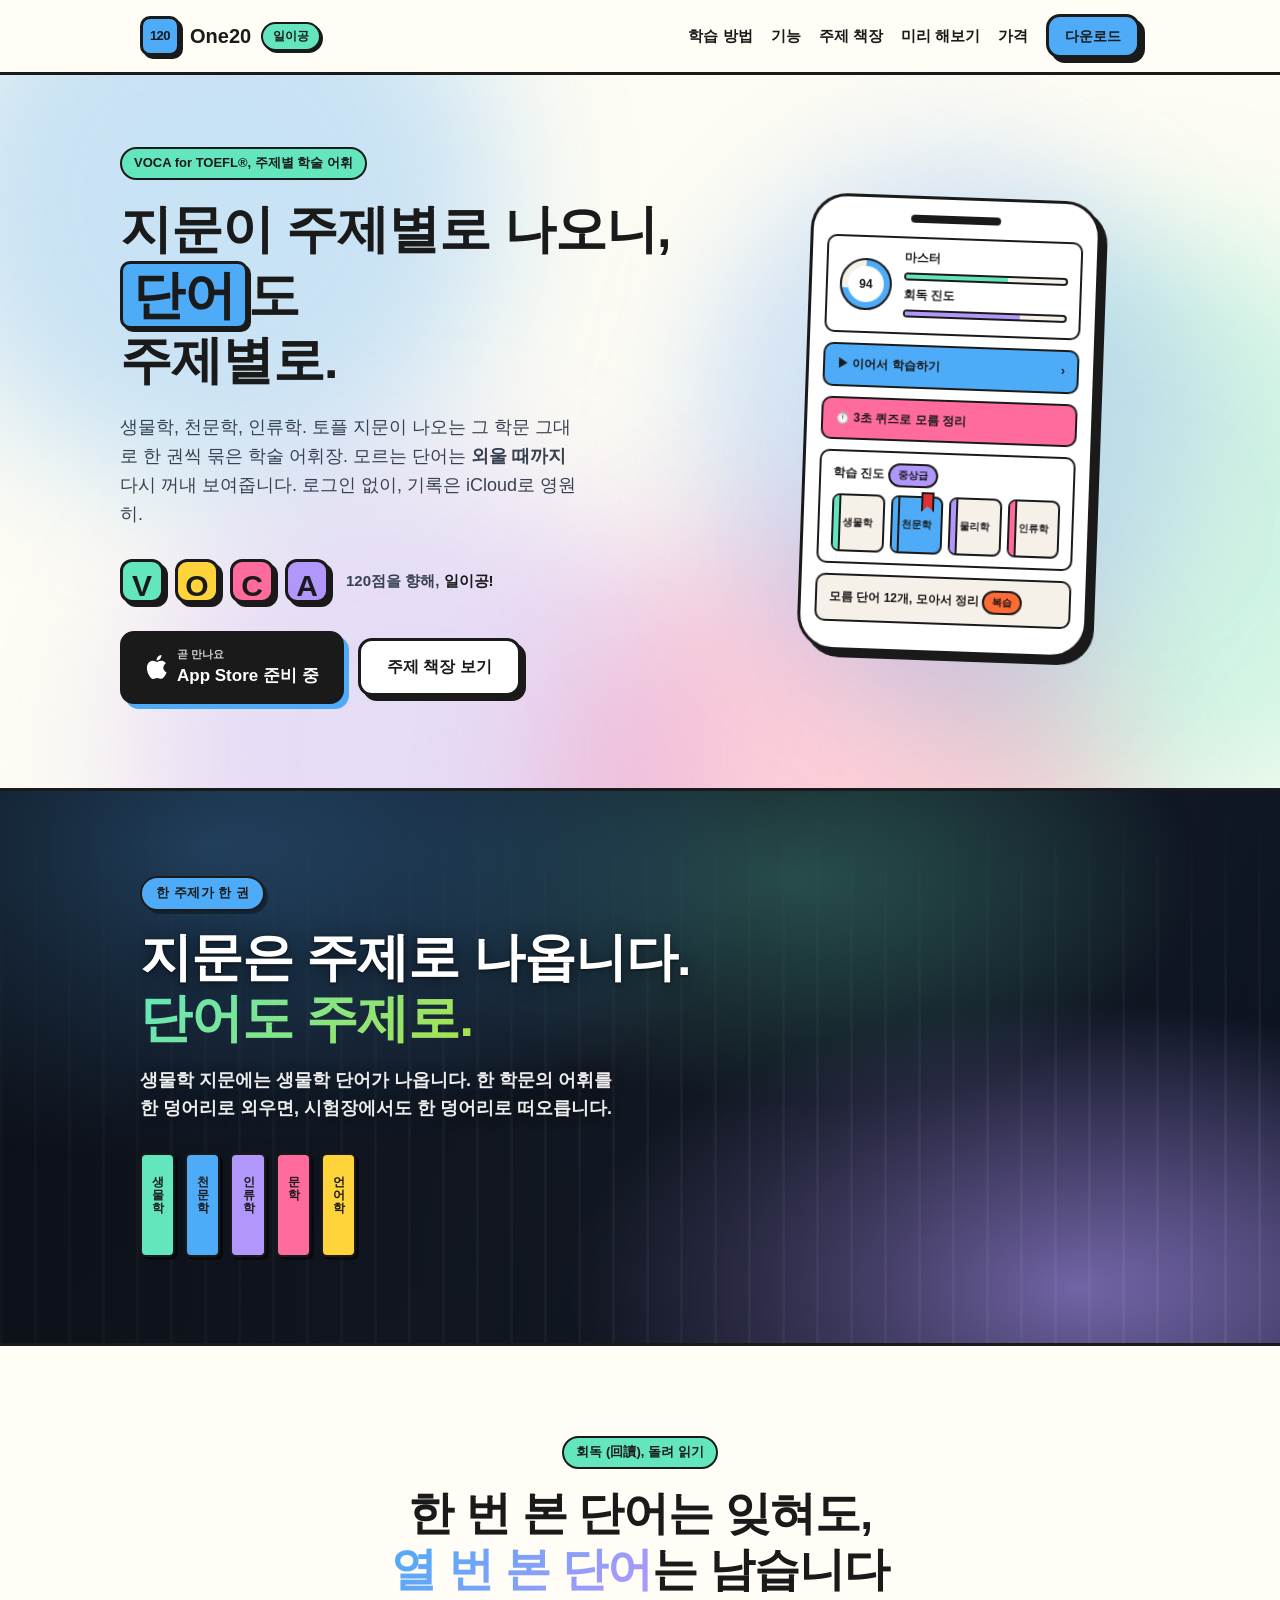
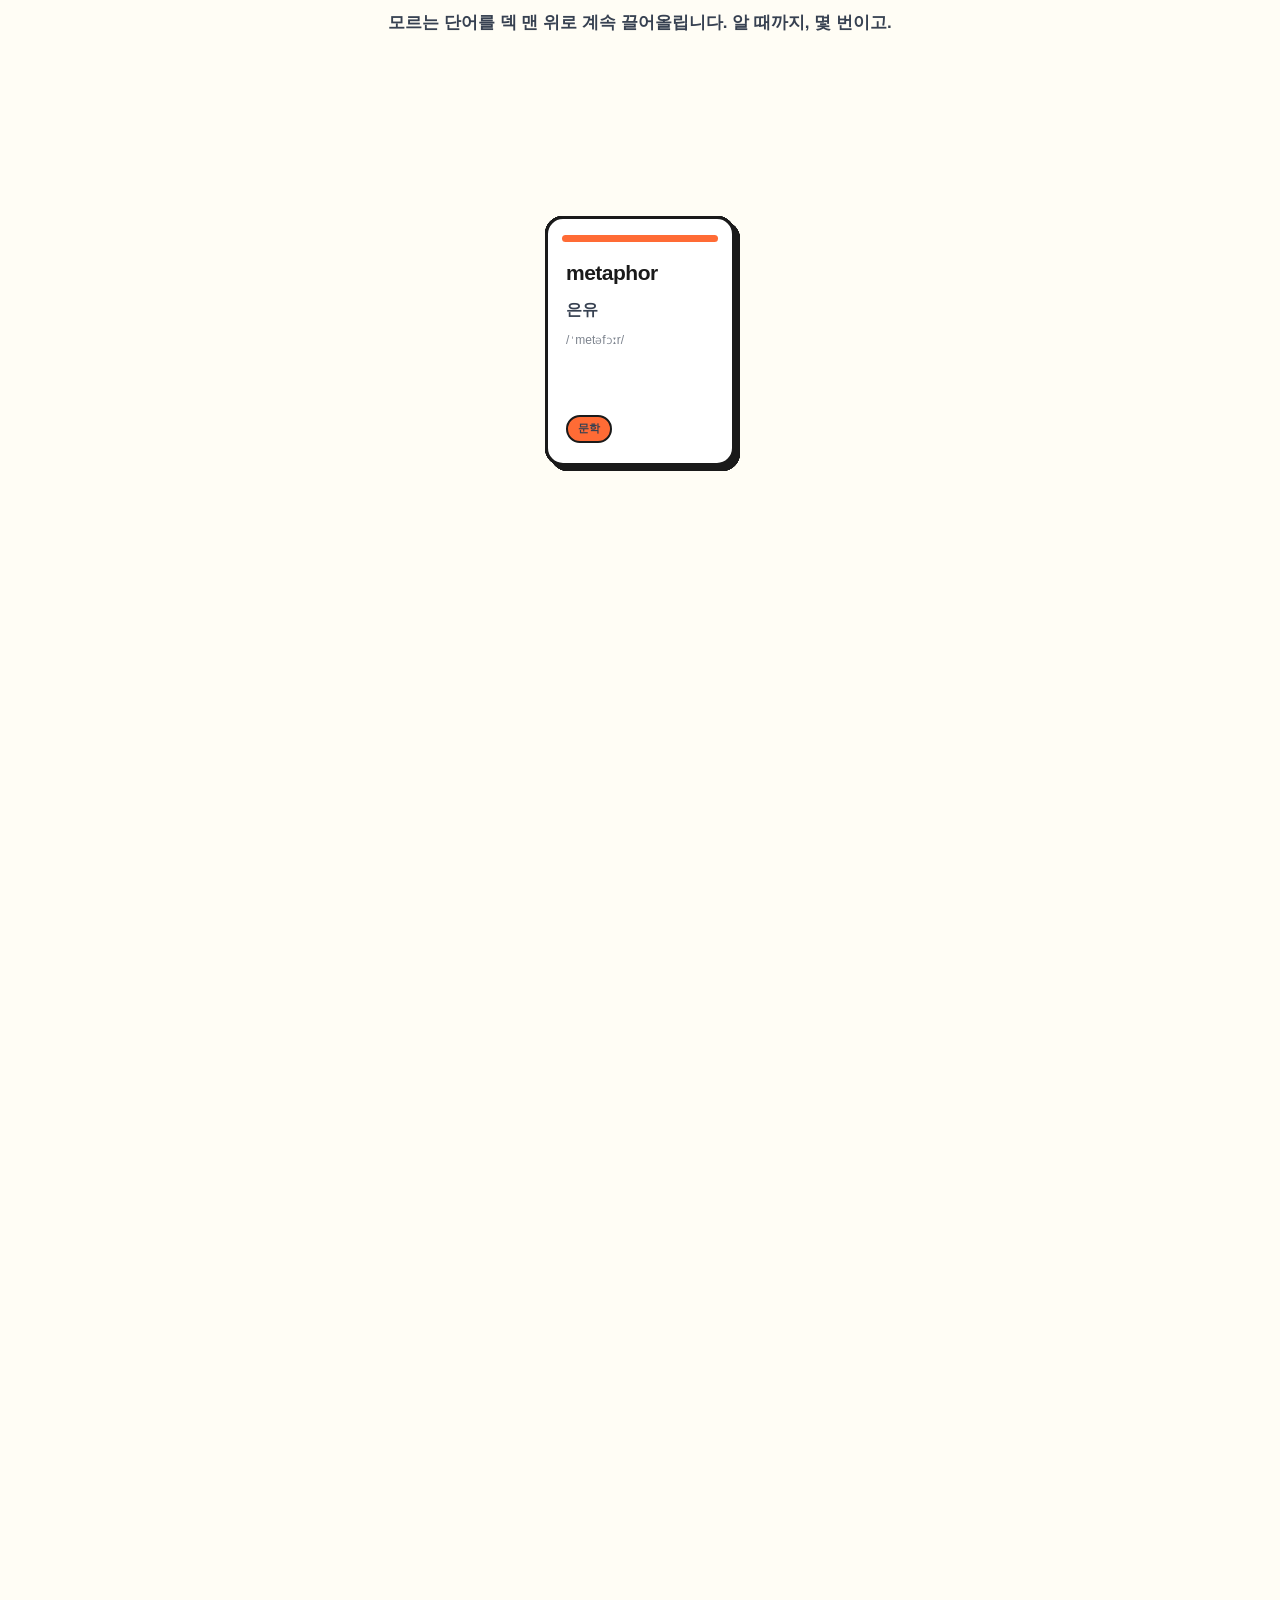
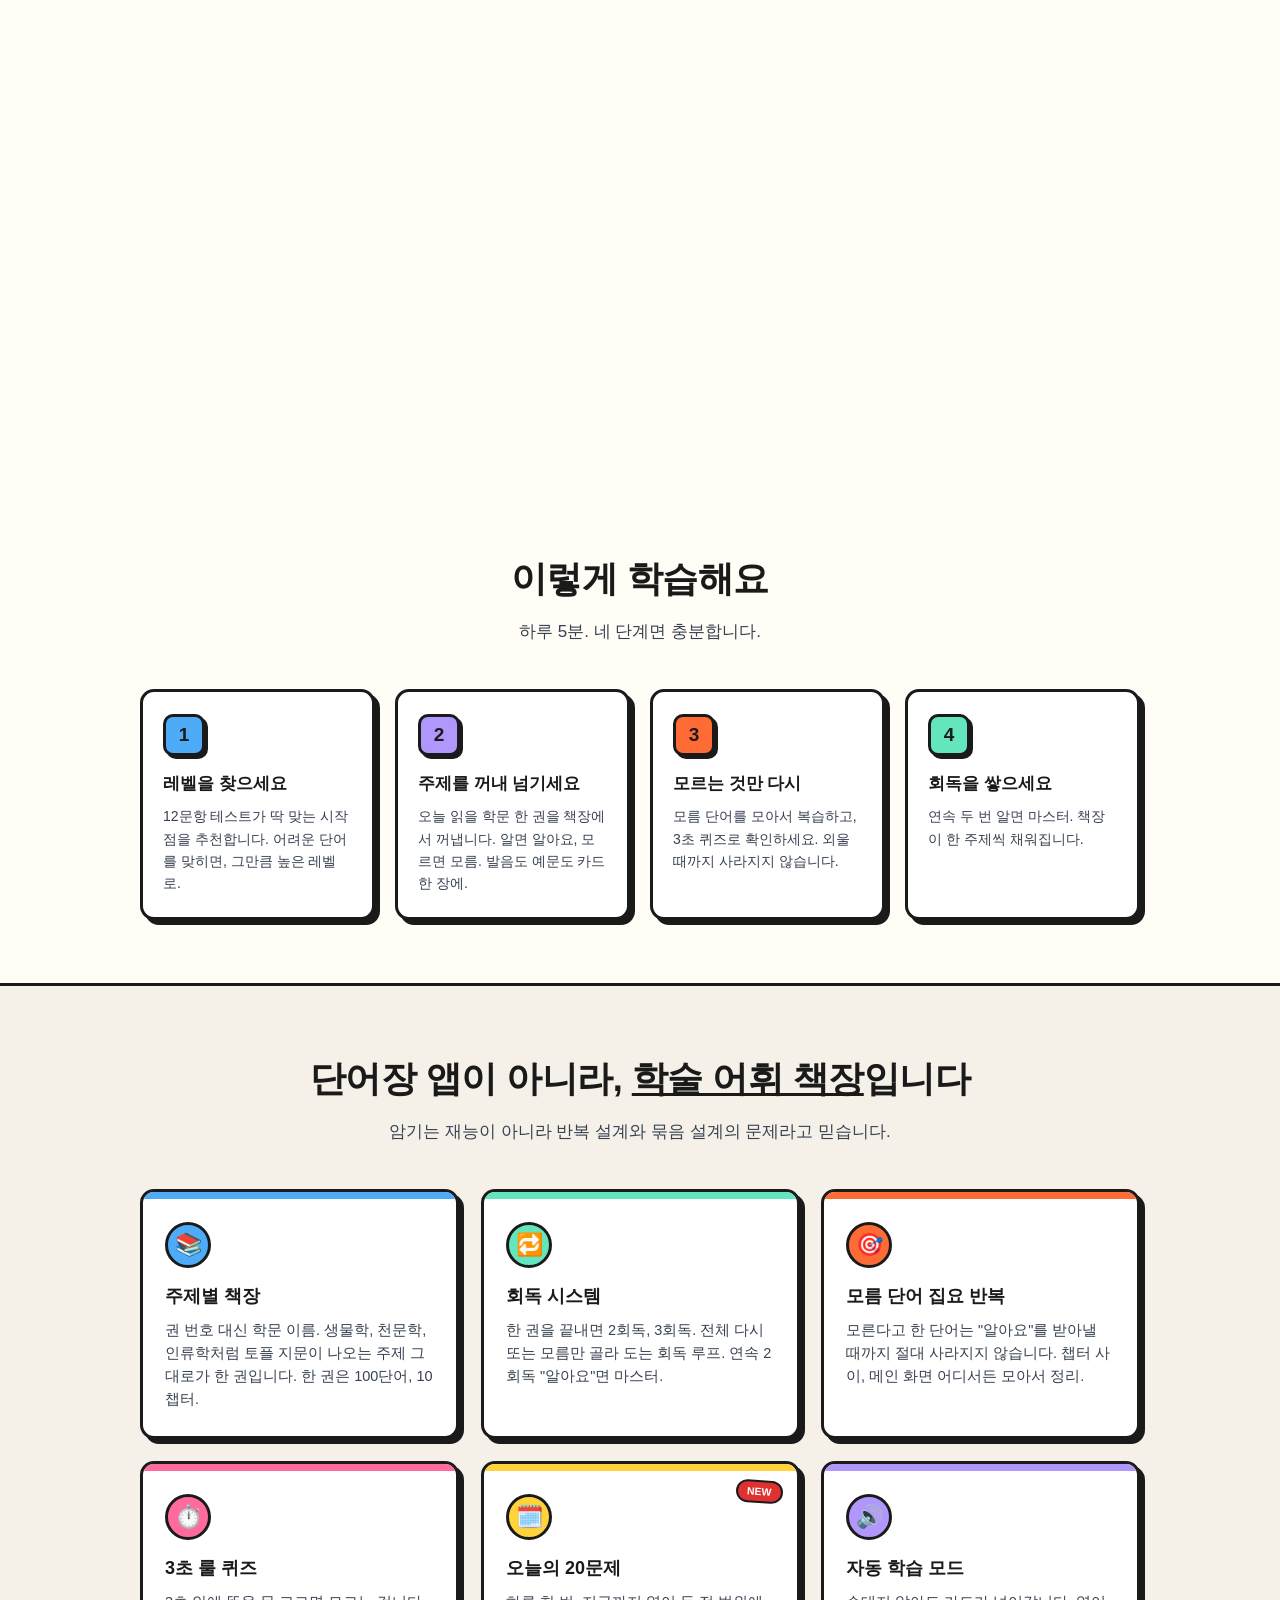
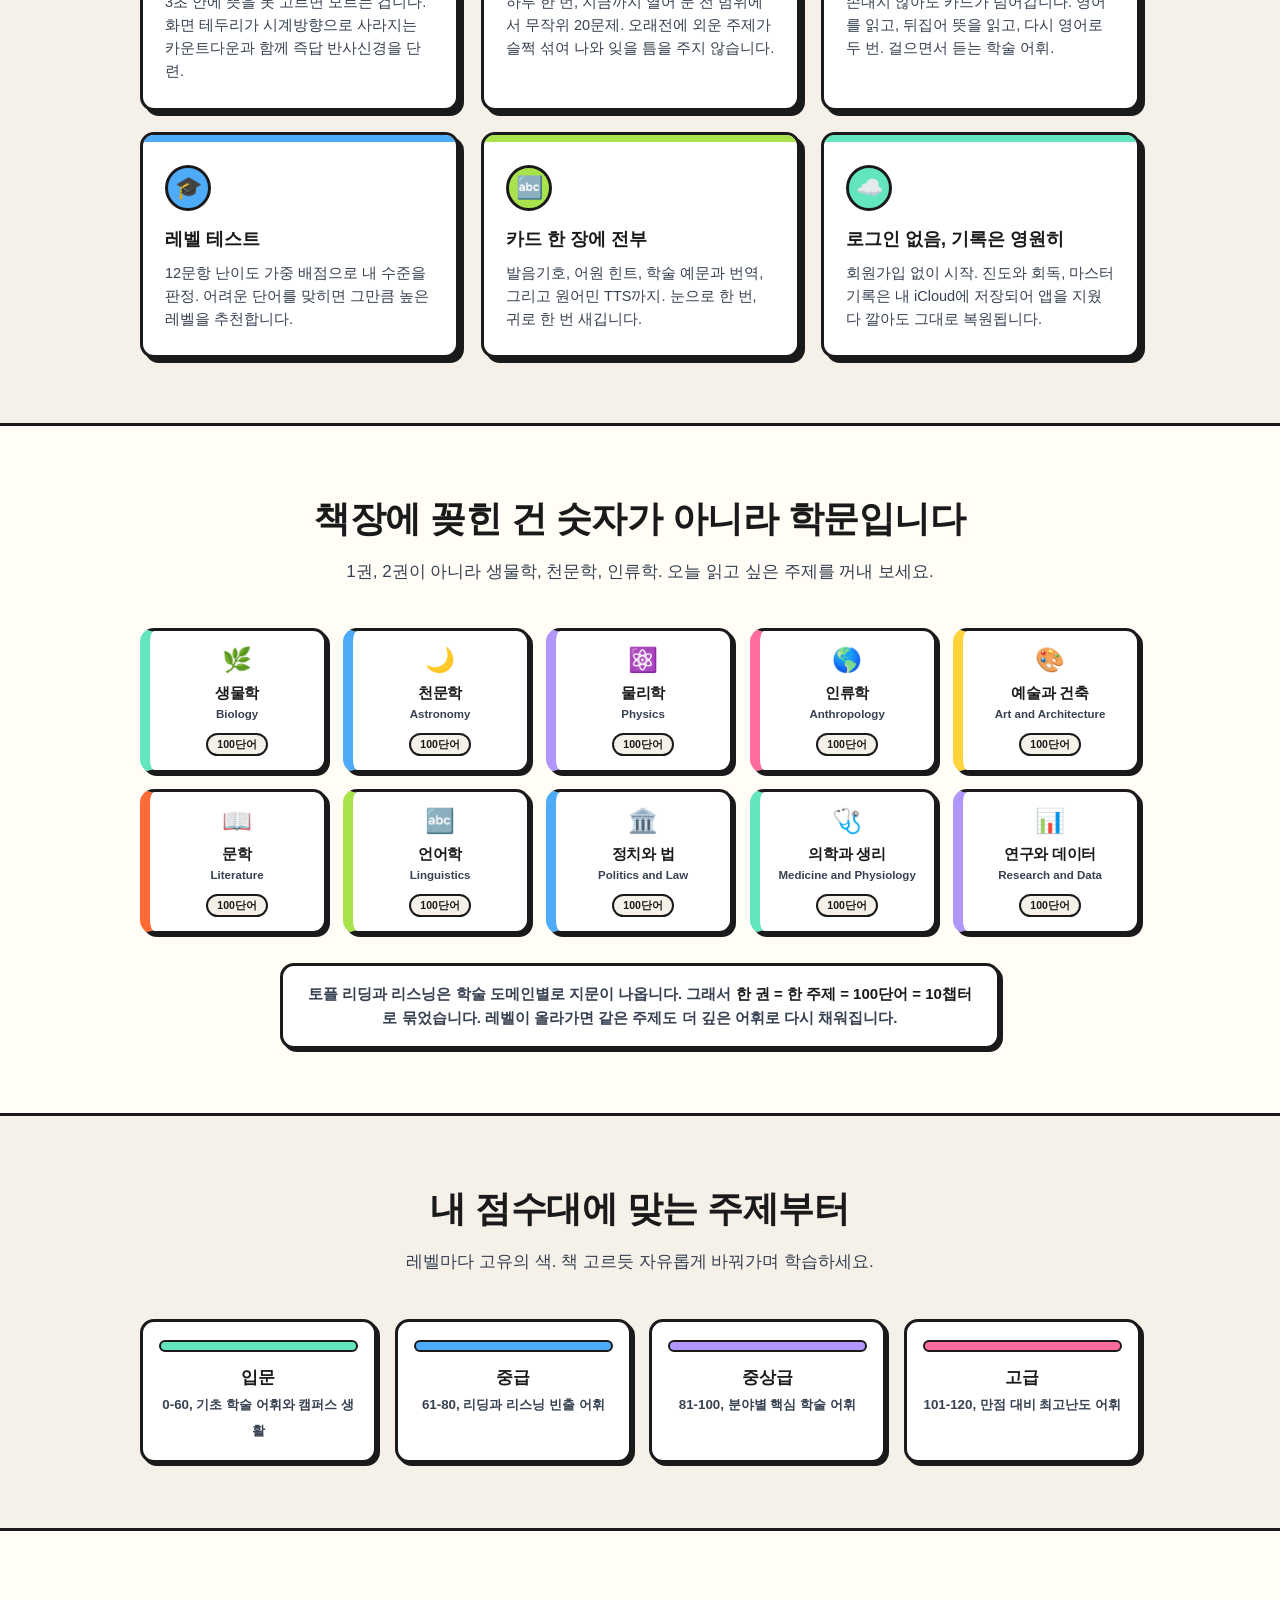
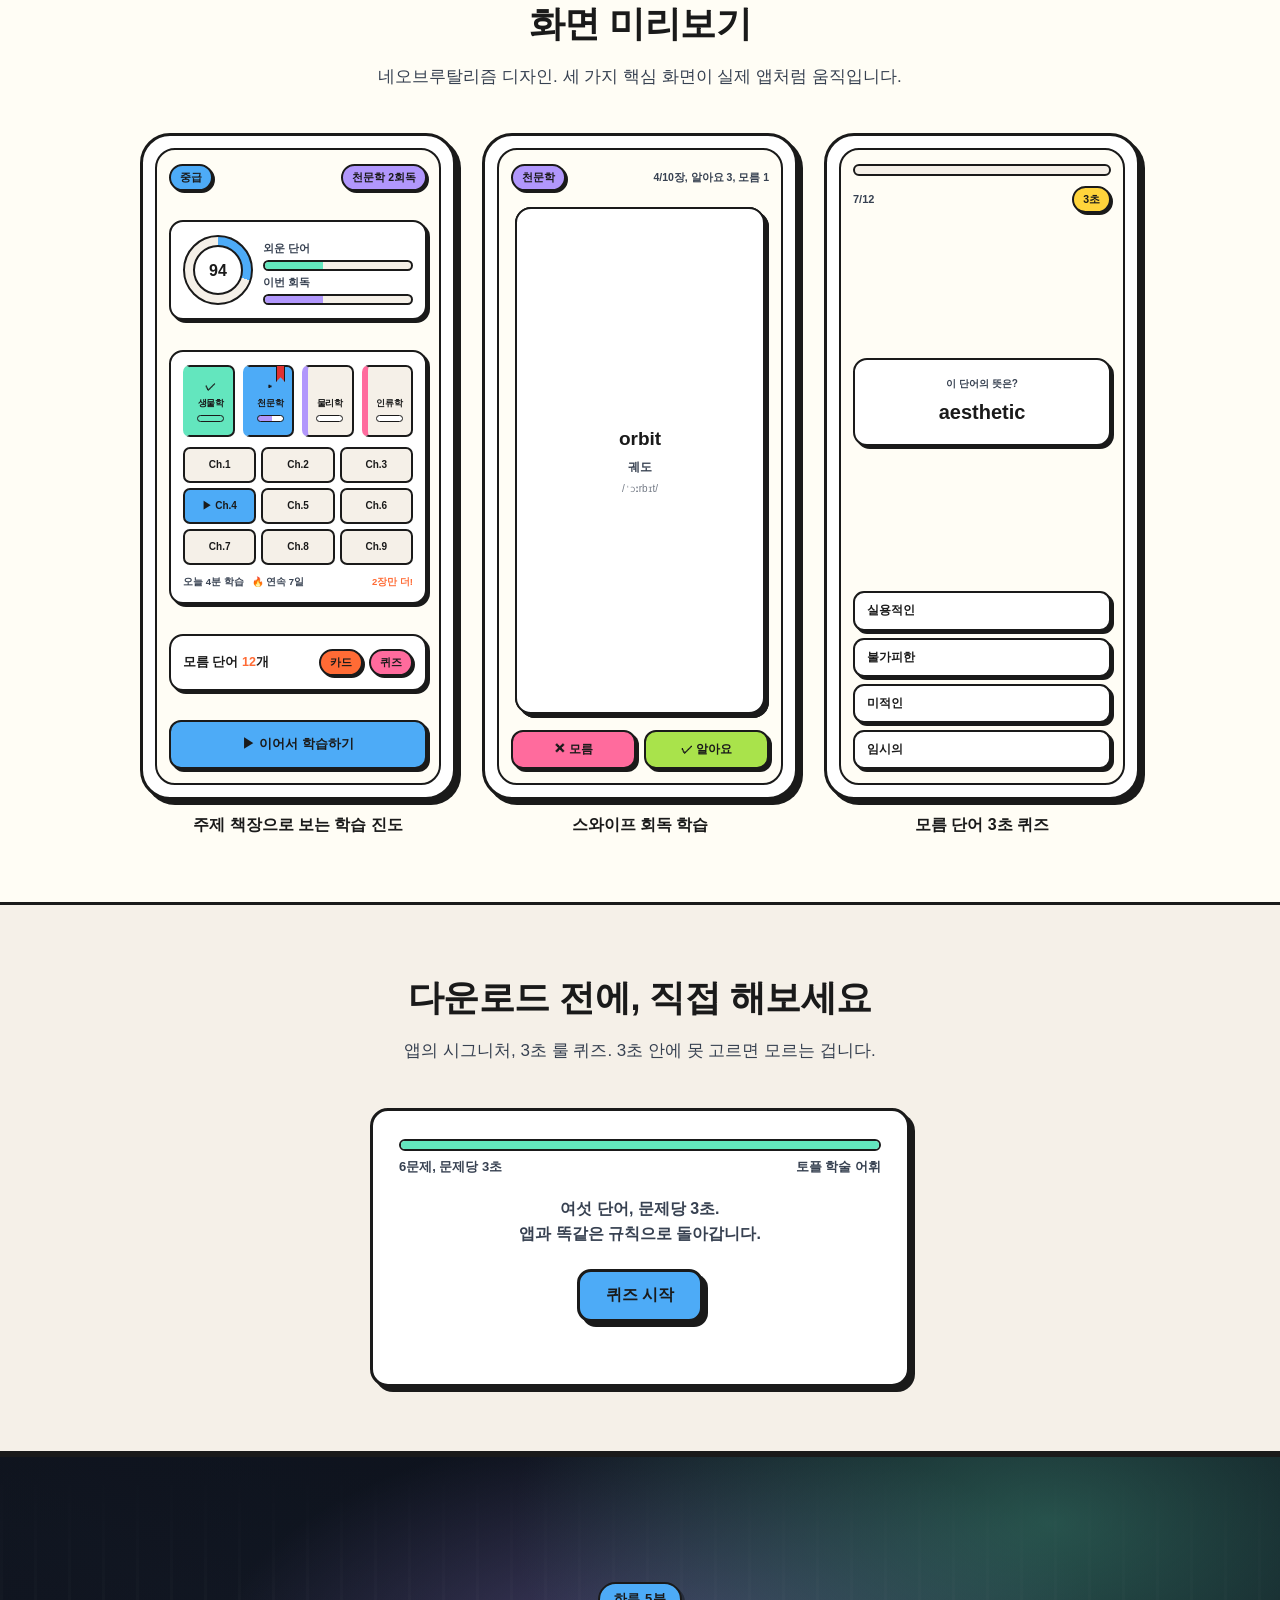
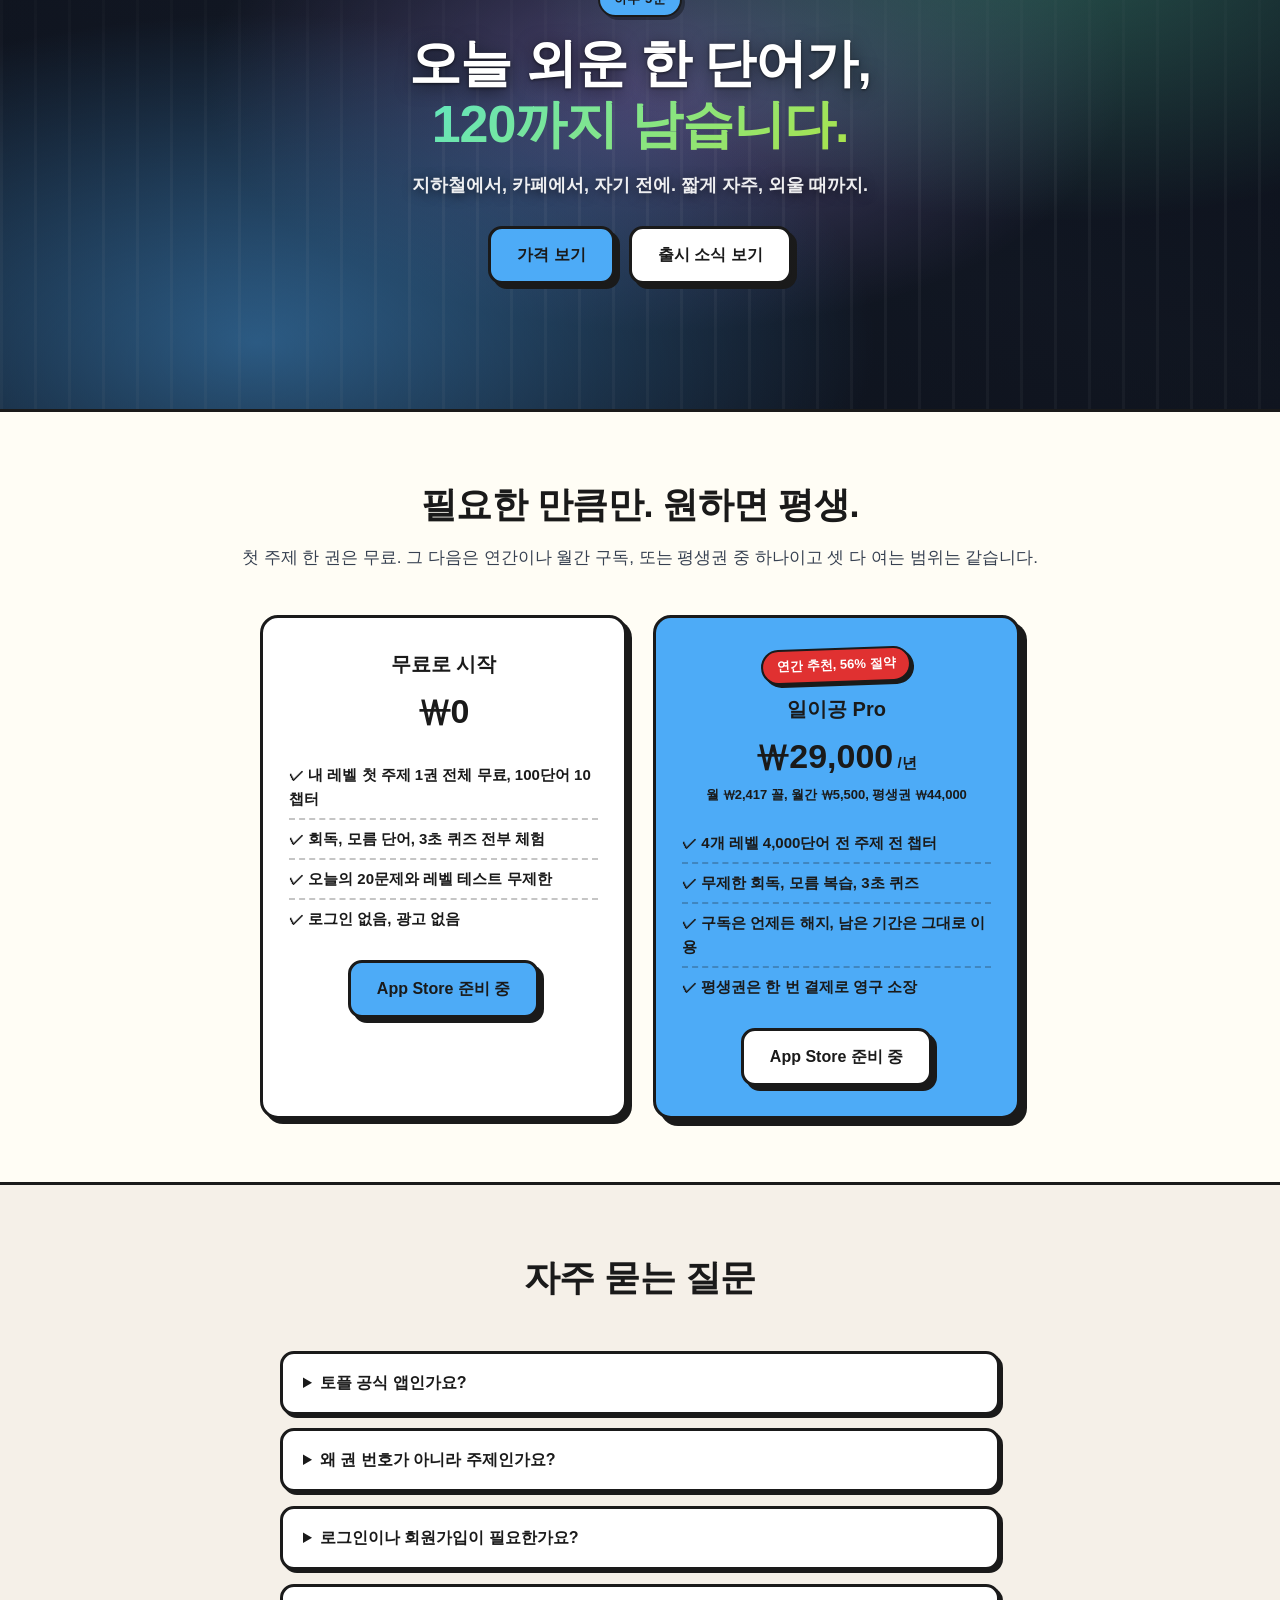
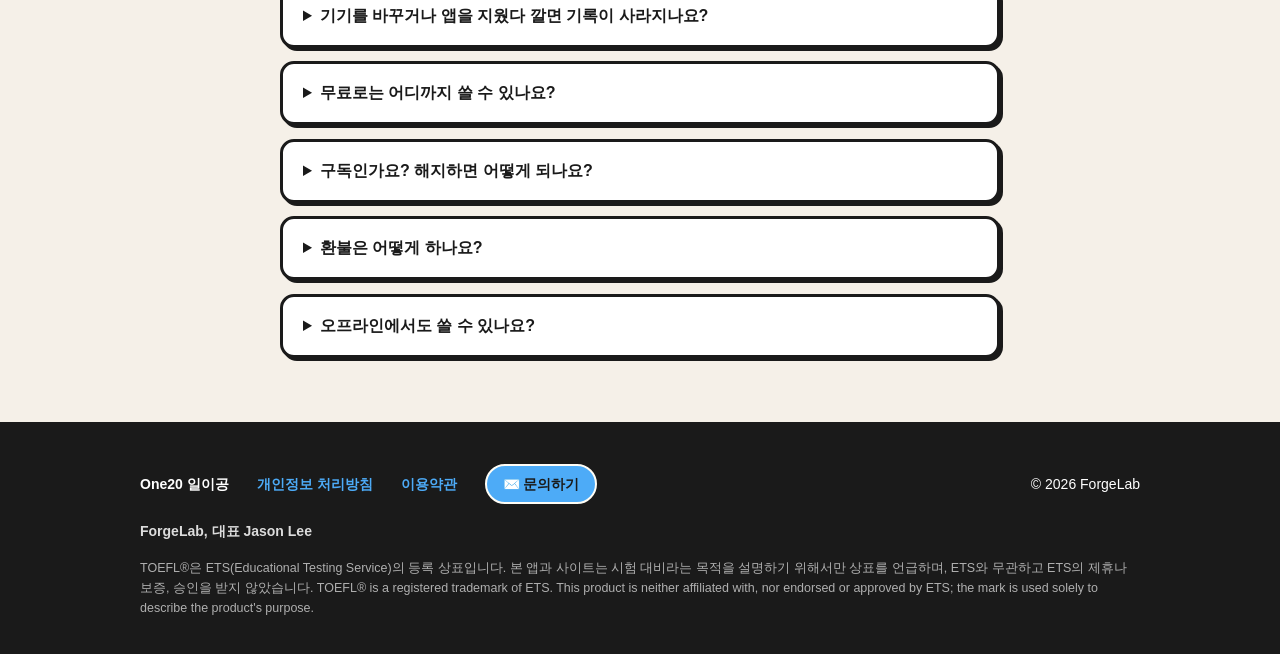
==== commit 8a1e323e: "Rebrand to One20: English name, VOCA hero tiles, VOCA for TOEFL positioning in site and policies" ====
--- a/docs/index.html
+++ b/docs/index.html
@@ -3,9 +3,9 @@
 <head>
 <meta charset="UTF-8" />
 <meta name="viewport" content="width=device-width, initial-scale=1.0" />
-<title>T120 일이공, 주제별로 읽는 토플 학술 어휘</title>
-<meta name="description" content="T120(일이공)은 토플(TOEFL®) 시험 대비를 위한 주제별 학술 어휘 앱입니다. 만점 120, 한국어로 일이공(ㅇㅇㄱ). 생물학, 천문학, 인류학처럼 지문이 나오는 학문 주제 그대로 한 권씩 묶어서 회독합니다. 로그인 없이, 학습 기록은 iCloud로 안전하게. TOEFL은 ETS의 등록 상표이며 본 앱은 ETS와 무관합니다." />
-<meta property="og:title" content="T120 일이공, 주제별로 읽는 토플 학술 어휘" />
+<title>One20 일이공, 주제별로 읽는 토플 학술 어휘</title>
+<meta name="description" content="One20(일이공)은 토플(TOEFL®) 시험 대비를 위한 주제별 학술 어휘 앱입니다. 만점 120, 한국어로 일이공(VOCA). 생물학, 천문학, 인류학처럼 지문이 나오는 학문 주제 그대로 한 권씩 묶어서 회독합니다. 로그인 없이, 학습 기록은 iCloud로 안전하게. TOEFL은 ETS의 등록 상표이며 본 앱은 ETS와 무관합니다." />
+<meta property="og:title" content="One20 일이공, 주제별로 읽는 토플 학술 어휘" />
 <meta property="og:description" content="토플(TOEFL®) 시험 대비 학술 어휘 앱. 지문이 주제별로 나오니, 단어도 주제별로." />
 <meta property="og:type" content="website" />
 <meta property="og:url" content="https://jsonpassion.github.io/T120/" />
@@ -29,7 +29,7 @@
 <nav class="nav">
   <div class="nav-inner">
     <a class="logo" href="#">
-      <span class="logo-block">120</span> T120 <span class="logo-kr">일이공</span>
+      <span class="logo-block">120</span> One20 <span class="logo-kr">일이공</span>
     </a>
     <div class="nav-links">
       <a href="#how">학습 방법</a>
@@ -45,17 +45,18 @@
 <!-- ======================= HERO ======================= -->
 <header class="hero wrap" id="download">
   <div data-reveal="up">
-    <span class="nb-tag" style="background: var(--mint); margin-bottom: 18px;">TOEFL® 시험 대비, 주제별 학술 어휘</span>
+    <span class="nb-tag" style="background: var(--mint); margin-bottom: 18px;">VOCA for TOEFL®, 주제별 학술 어휘</span>
     <h1>지문이 주제별로 나오니,<br /><span class="hl">단어</span>도<br />주제별로.</h1>
     <p class="sub">
       생물학, 천문학, 인류학. 토플 지문이 나오는 그 학문 그대로 한 권씩 묶은
       학술 어휘장. 모르는 단어는 <strong>외울 때까지</strong> 다시 꺼내 보여줍니다.
       로그인 없이, 기록은 iCloud로 영원히.
     </p>
-    <div class="kr-brand" aria-label="120을 향해 일이공">
-      <span class="kk" style="background: var(--mint);">ㅇ</span>
-      <span class="kk" style="background: var(--yellow);">ㅇ</span>
-      <span class="kk" style="background: var(--pink);">ㄱ</span>
+    <div class="kr-brand" aria-label="VOCA, 120점을 향해 일이공">
+      <span class="kk" style="background: var(--mint);">V</span>
+      <span class="kk" style="background: var(--yellow);">O</span>
+      <span class="kk" style="background: var(--pink);">C</span>
+      <span class="kk" style="background: var(--lavender);">A</span>
       <span class="kr-brand-label">120점을 향해, <strong>일이공!</strong></span>
     </div>
     <div class="hero-ctas">
@@ -526,7 +527,7 @@
     <div class="faq">
       <details>
         <summary>토플 공식 앱인가요?</summary>
-        <p>아니요. 일이공(T120)은 ForgeLab이 독립적으로 개발한 학습 도구로, ETS와 아무런 제휴나 보증 관계가 없습니다. TOEFL®은 ETS의 등록 상표이며, 본 앱은 "시험 대비"라는 목적을 설명하기 위해서만 이름을 언급합니다. 모든 학습 콘텐츠는 자체 제작이며 실제 기출문제를 포함하지 않습니다.</p>
+        <p>아니요. 일이공(One20)은 ForgeLab이 독립적으로 개발한 학습 도구로, ETS와 아무런 제휴나 보증 관계가 없습니다. TOEFL®은 ETS의 등록 상표이며, 본 앱은 "시험 대비"라는 목적을 설명하기 위해서만 이름을 언급합니다. 모든 학습 콘텐츠는 자체 제작이며 실제 기출문제를 포함하지 않습니다.</p>
       </details>
       <details>
         <summary>왜 권 번호가 아니라 주제인가요?</summary>
@@ -563,10 +564,10 @@
 <!-- ======================= FOOTER ======================= -->
 <footer>
   <div class="wrap">
-    <span style="font-weight: 900;">T120 일이공</span>
+    <span style="font-weight: 900;">One20 일이공</span>
     <a href="privacy.html">개인정보 처리방침</a>
     <a href="terms.html">이용약관</a>
-    <a class="contact-btn" href="mailto:forgelab.aitech@gmail.com?subject=%5BT120%5D%20%EB%AC%B8%EC%9D%98">✉️ 문의하기</a>
+    <a class="contact-btn" href="mailto:forgelab.aitech@gmail.com?subject=%5BOne20%5D%20%EB%AC%B8%EC%9D%98">✉️ 문의하기</a>
     <span style="margin-left:auto;">© 2026 ForgeLab</span>
     <span class="biz">ForgeLab, 대표 Jason Lee</span>
     <span class="ets">TOEFL®은 ETS(Educational Testing Service)의 등록 상표입니다. 본 앱과 사이트는 시험 대비라는 목적을 설명하기 위해서만 상표를 언급하며, ETS와 무관하고 ETS의 제휴나 보증, 승인을 받지 않았습니다. TOEFL® is a registered trademark of ETS. This product is neither affiliated with, nor endorsed or approved by ETS; the mark is used solely to describe the product's purpose.</span>
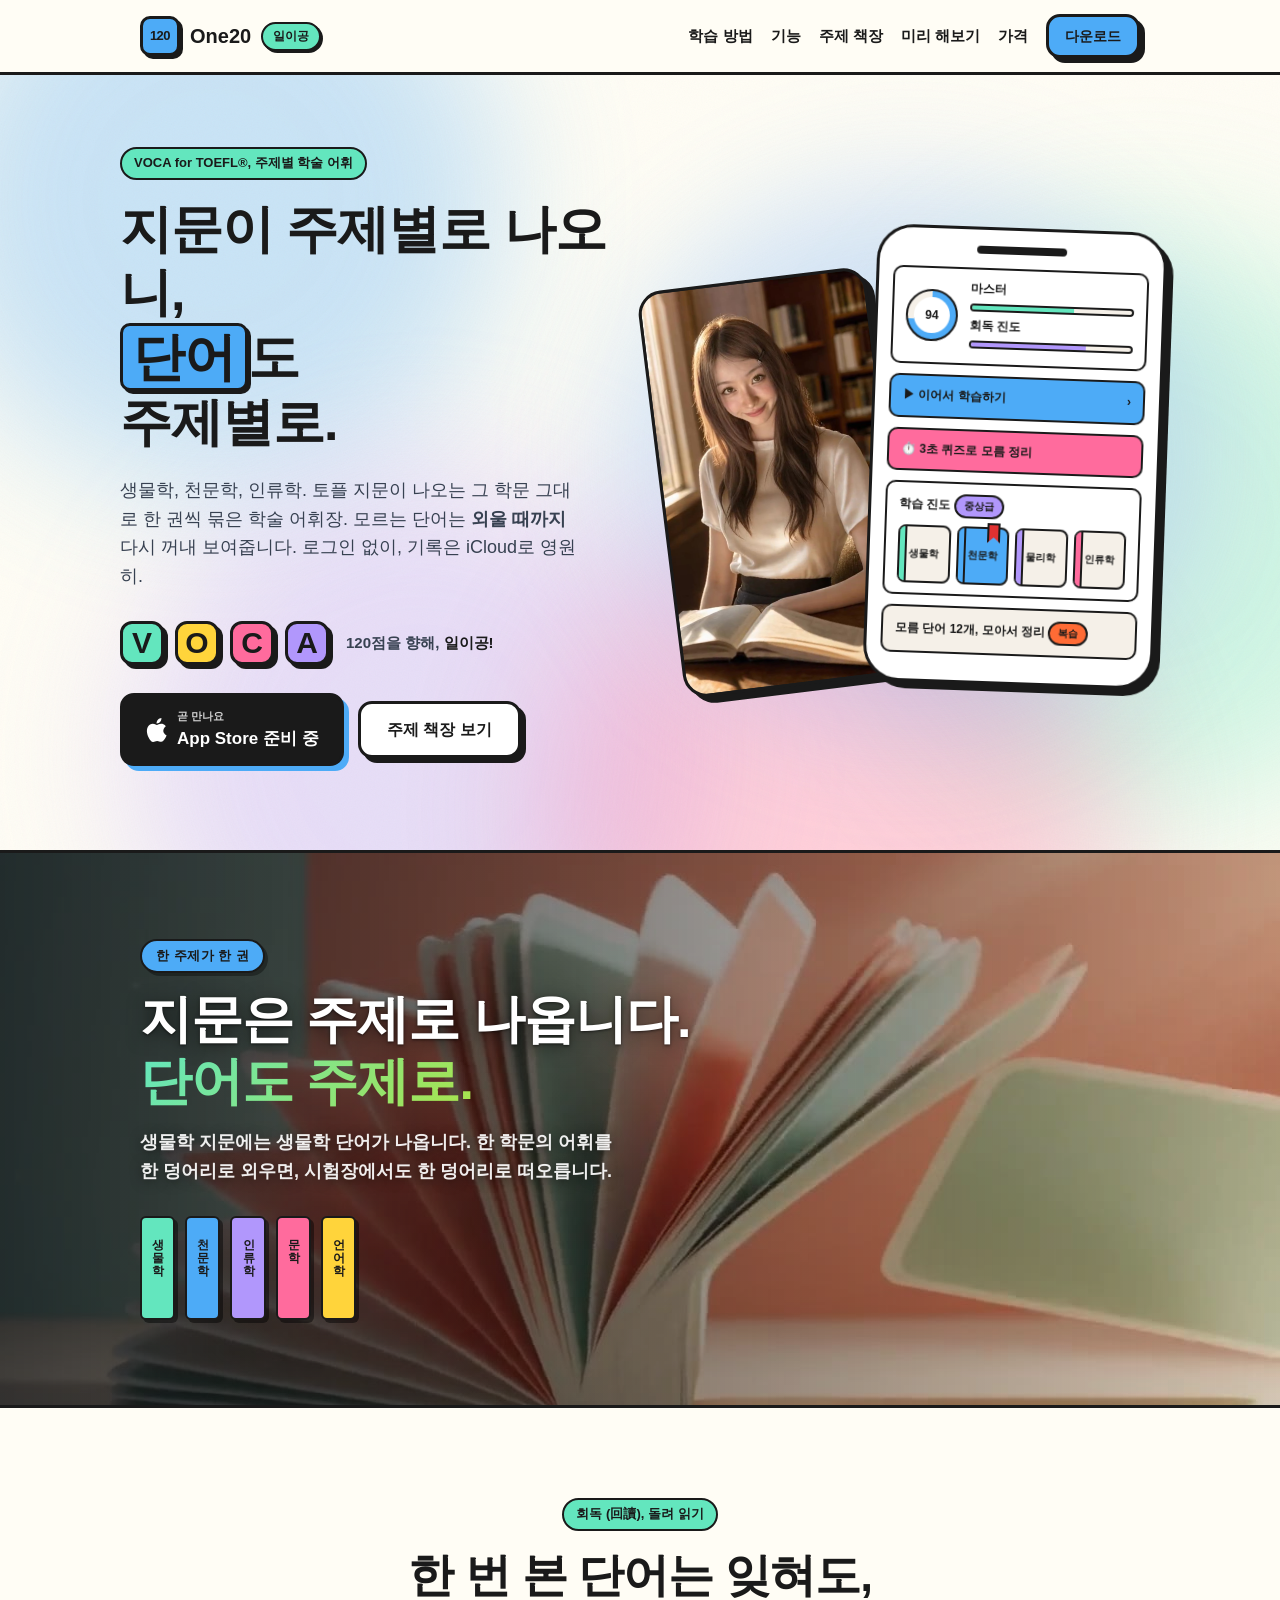
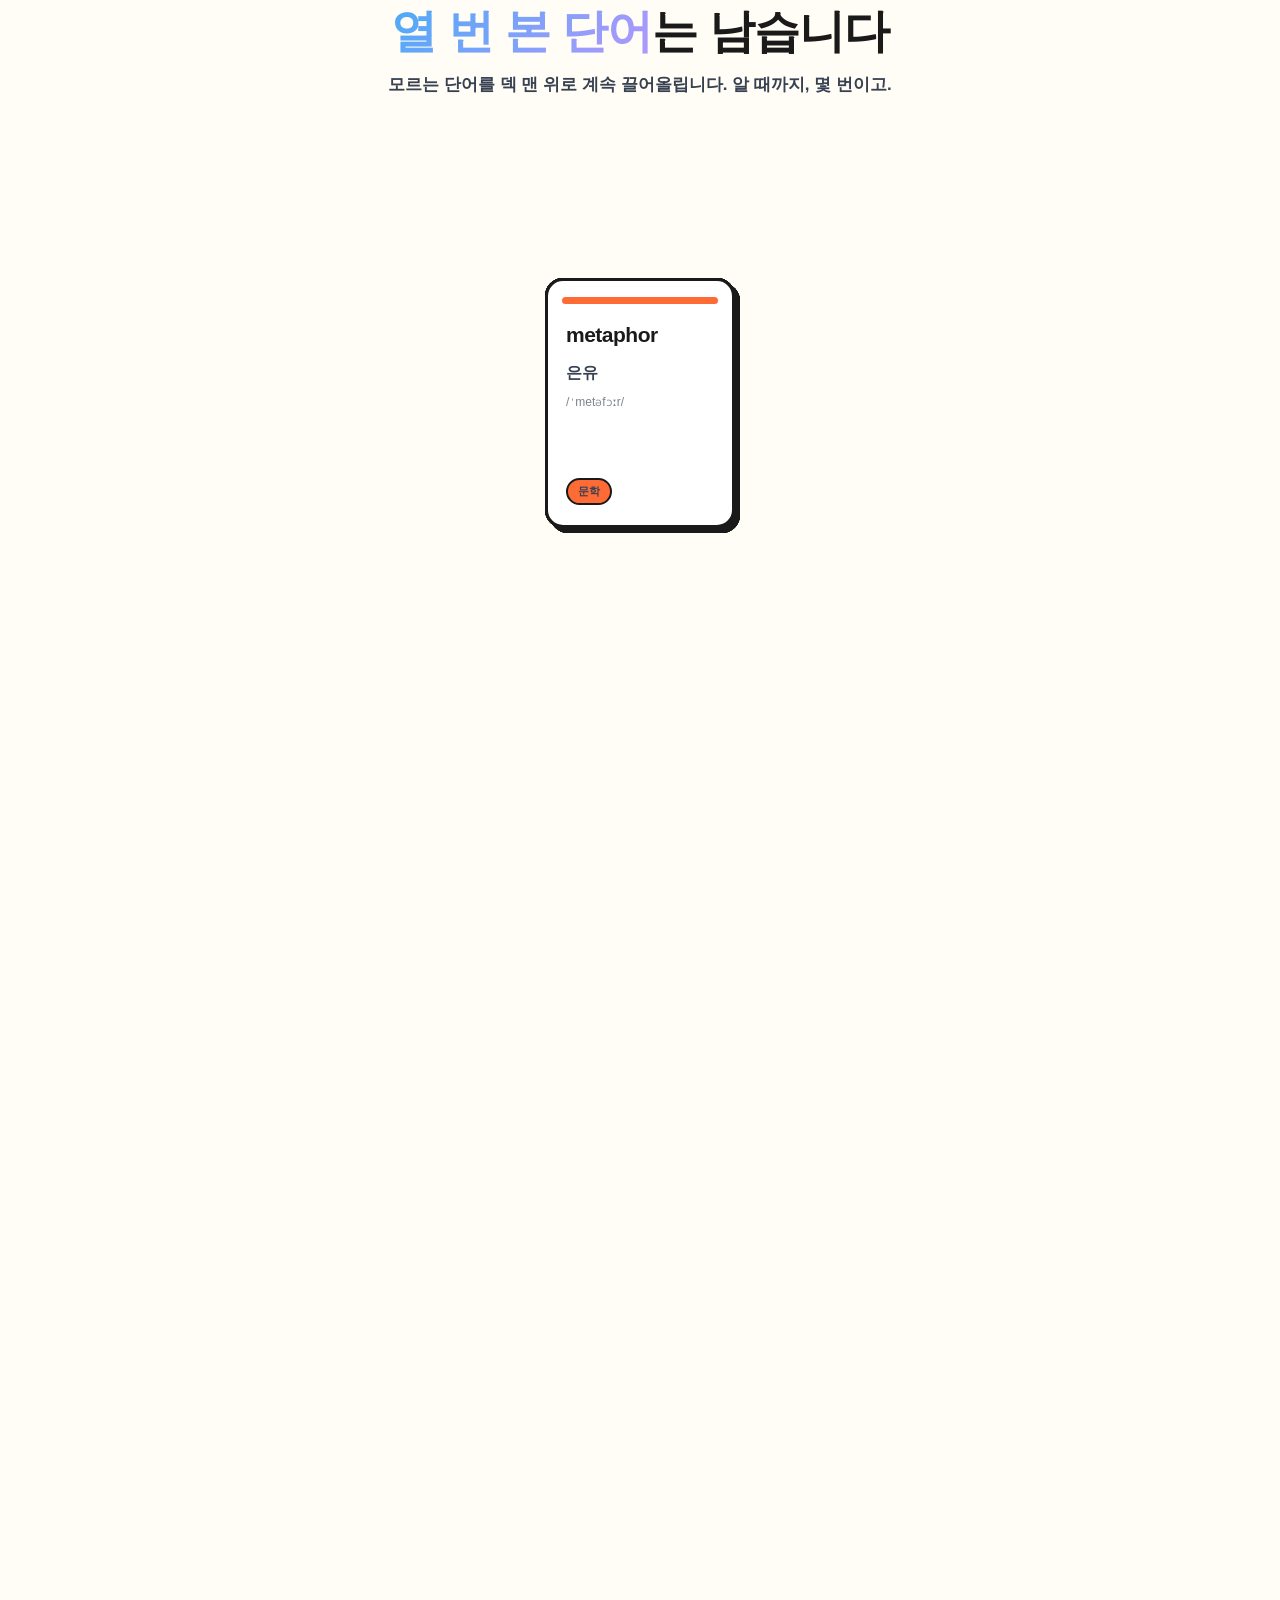
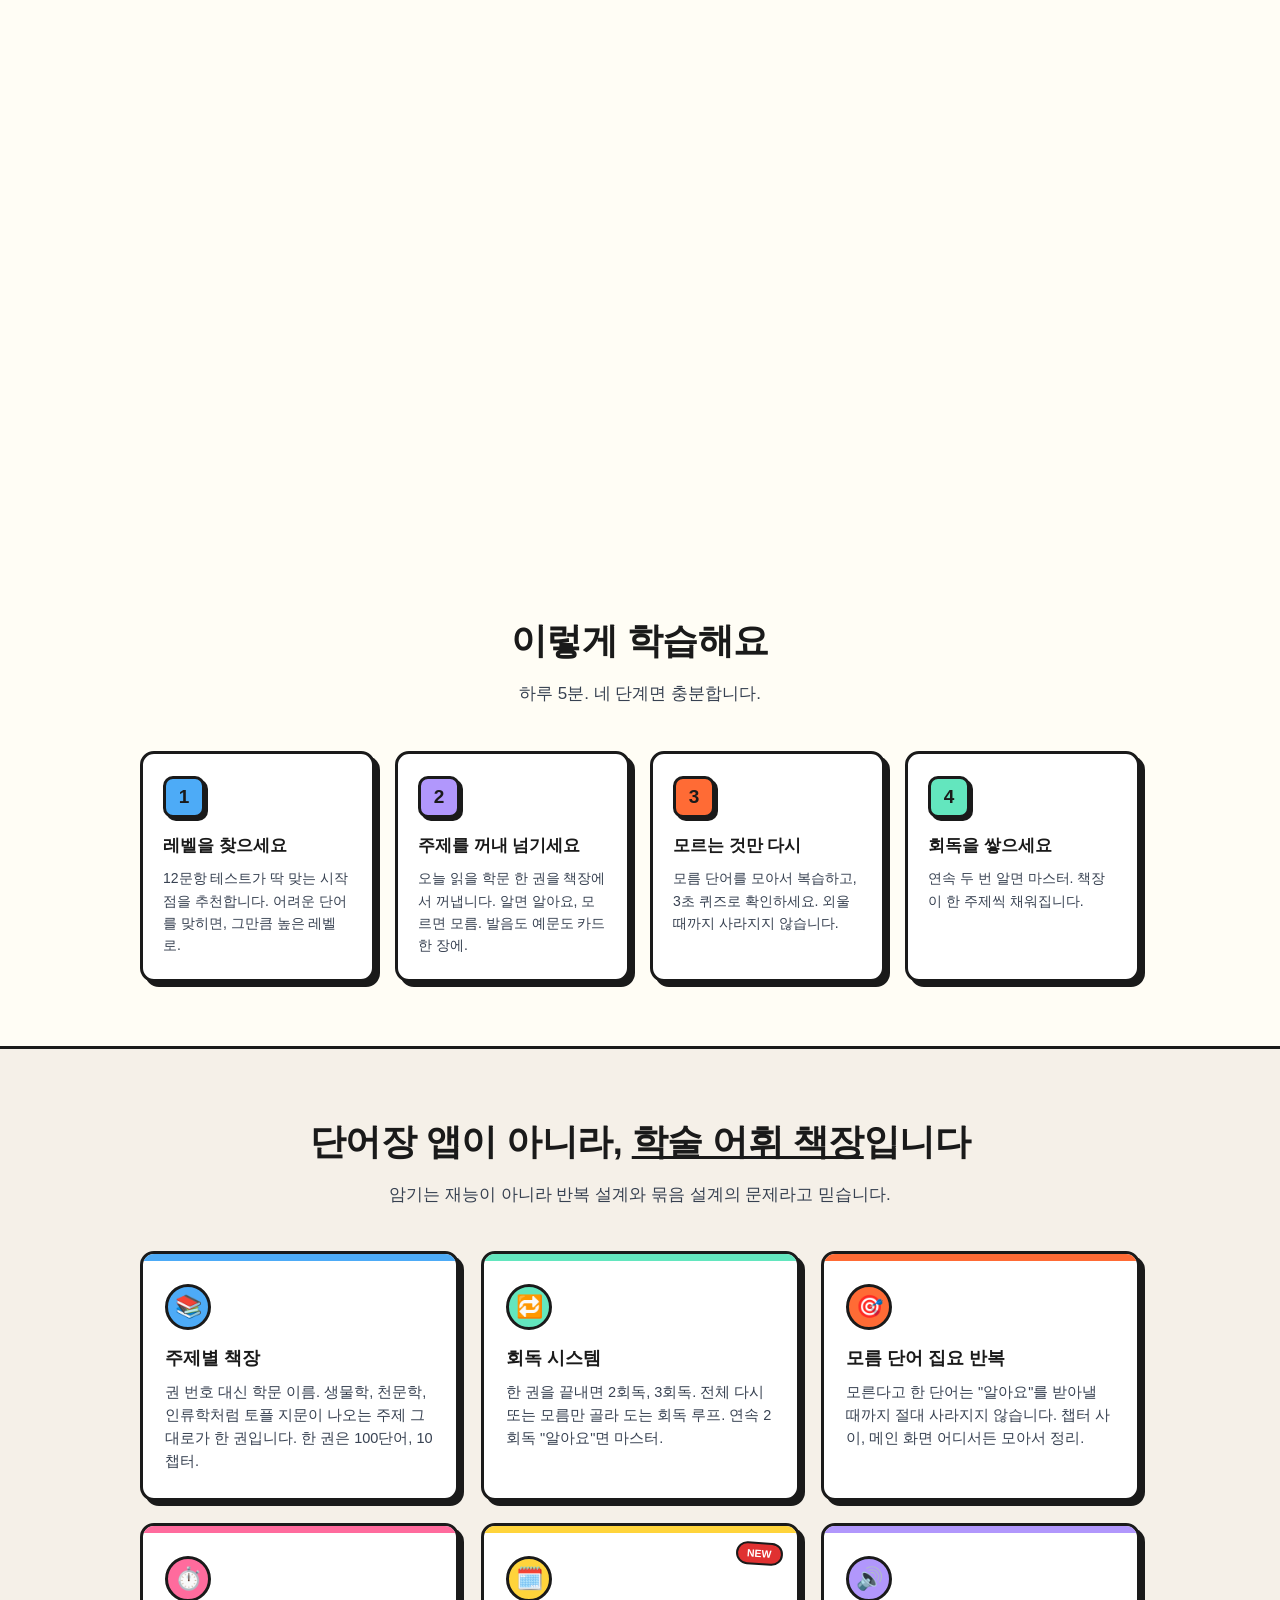
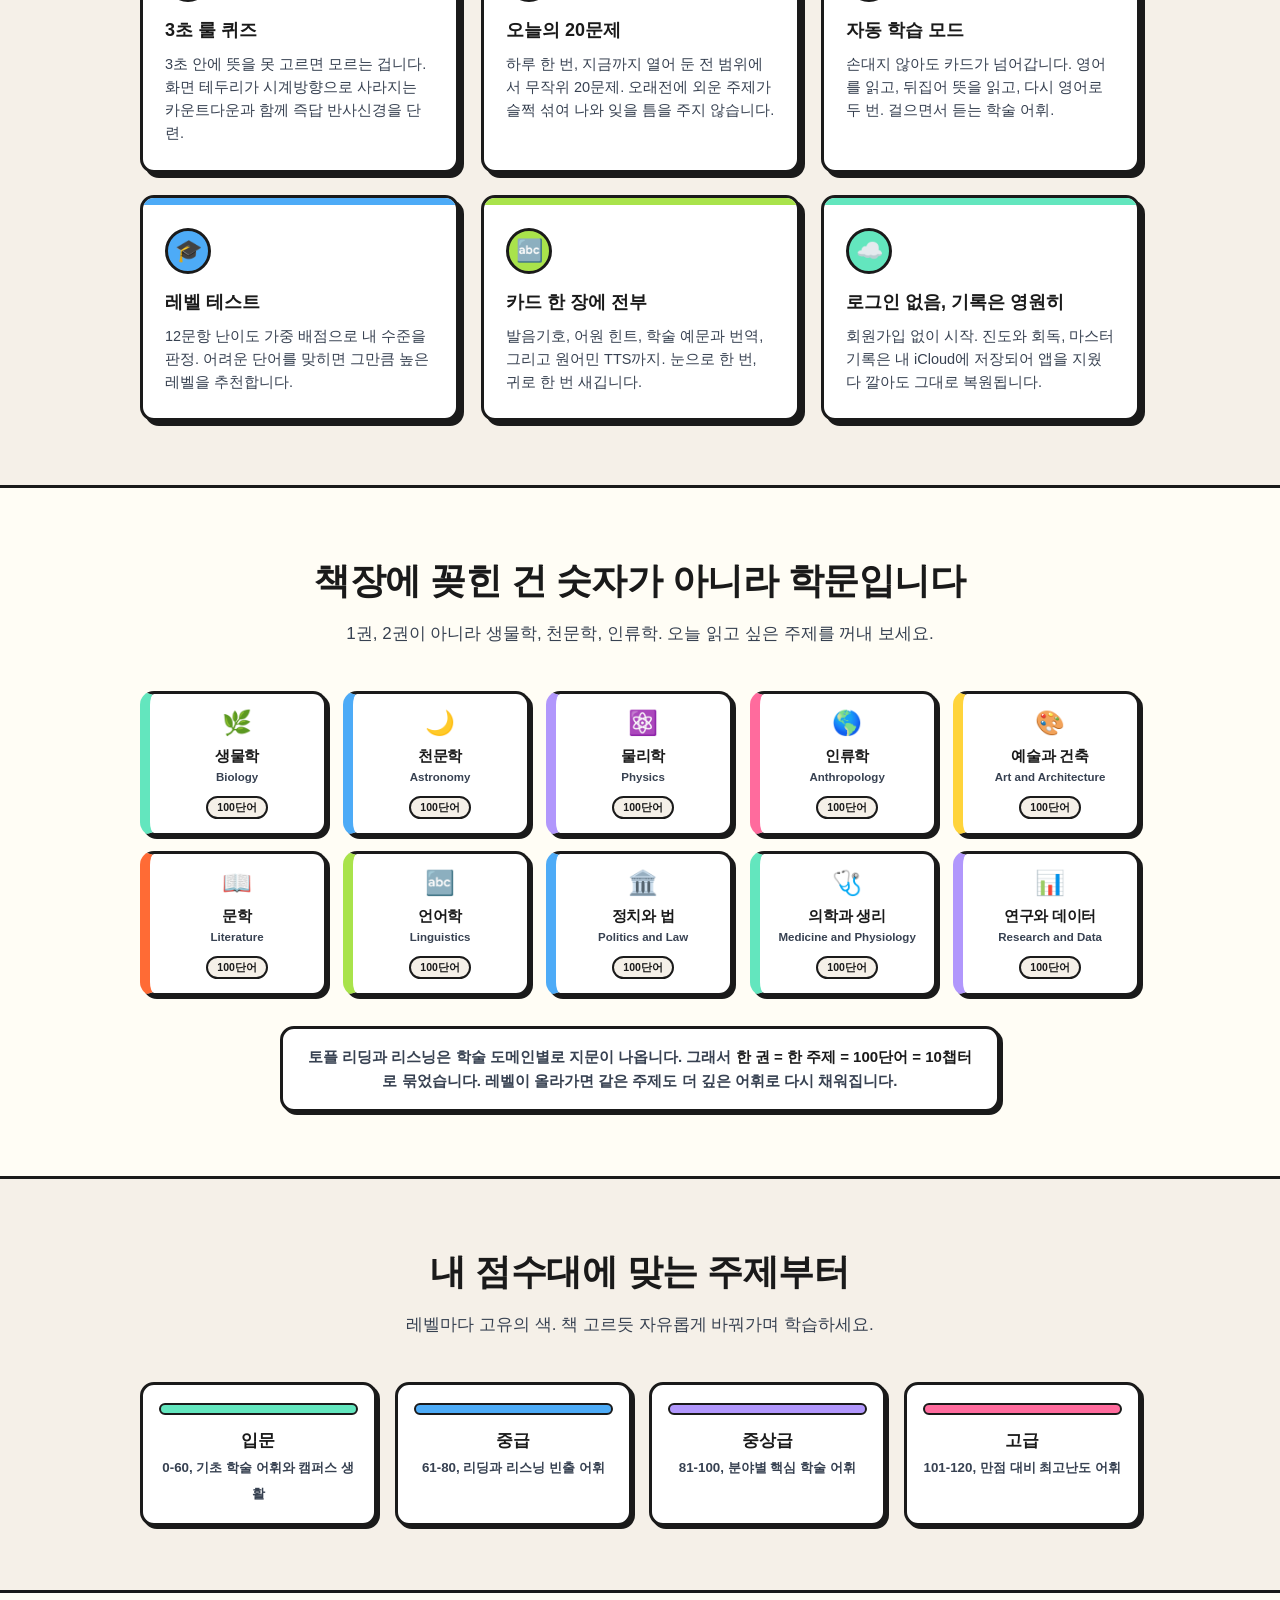
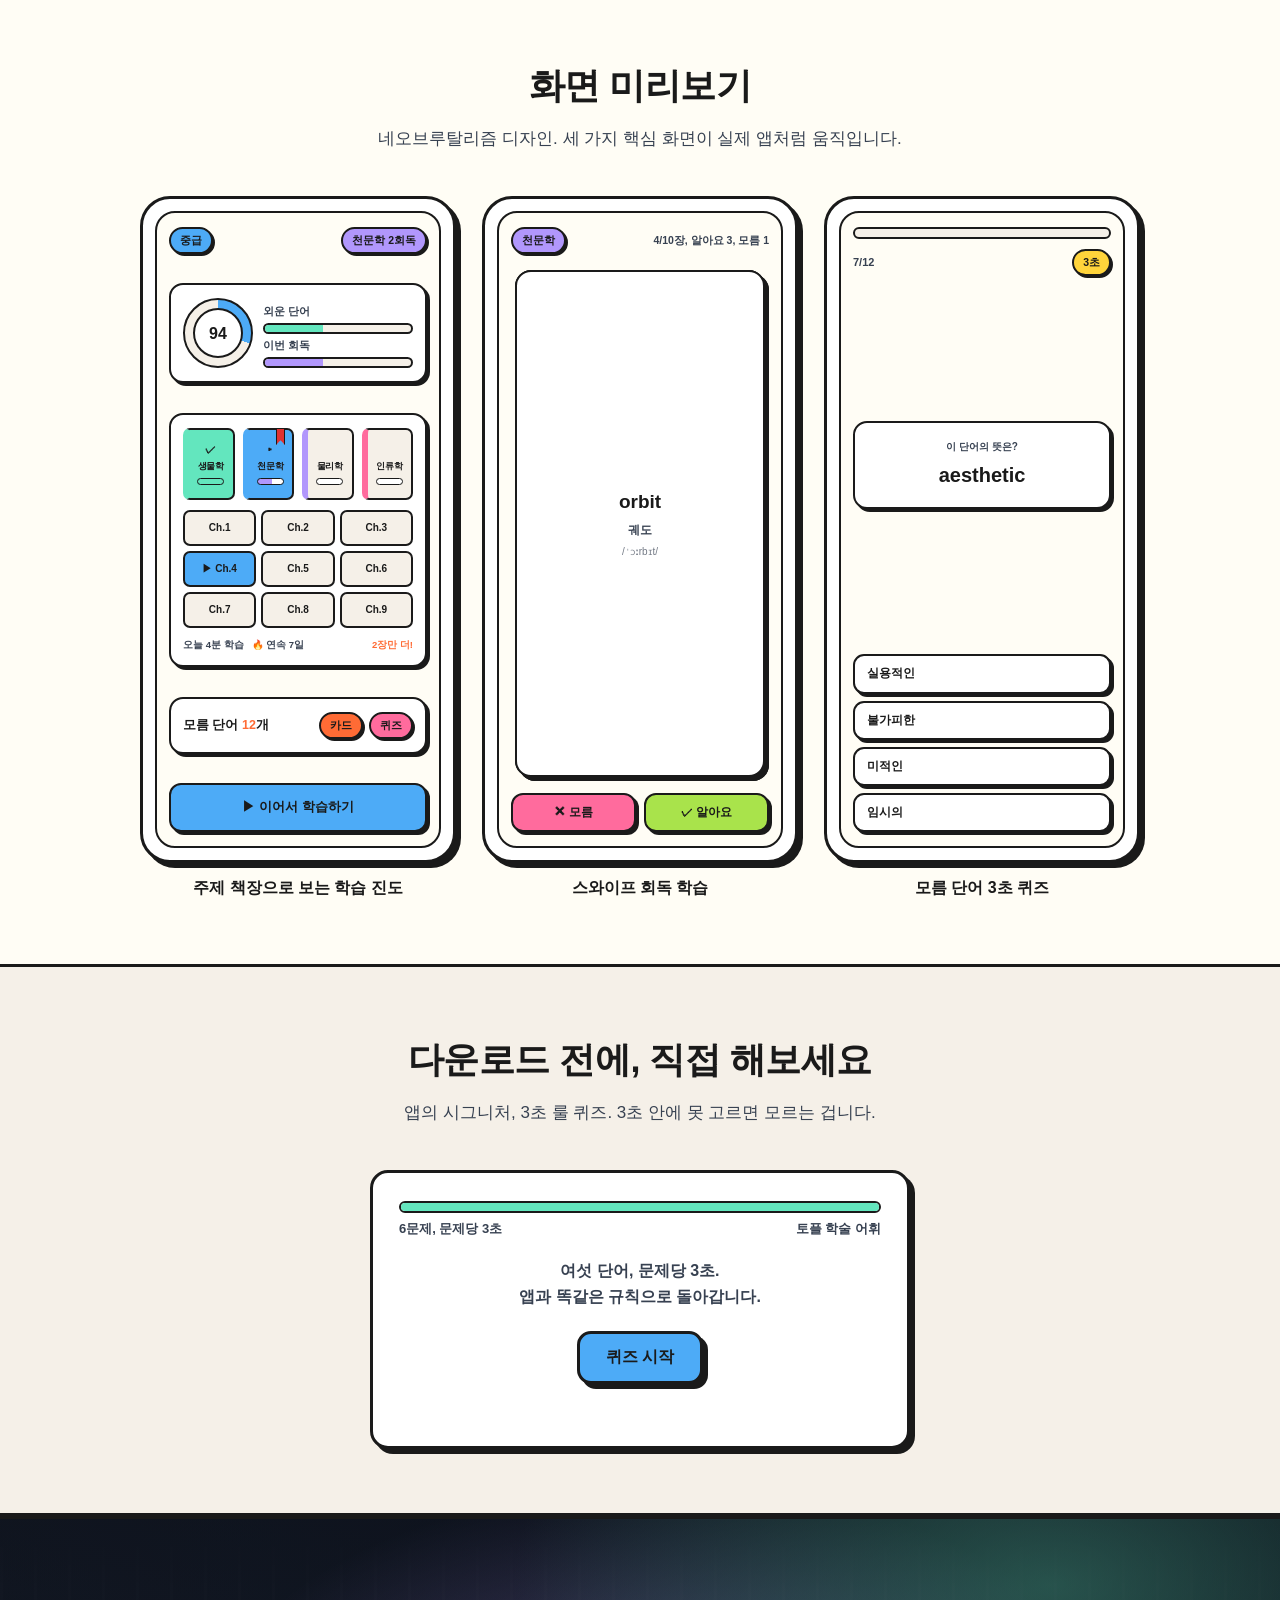
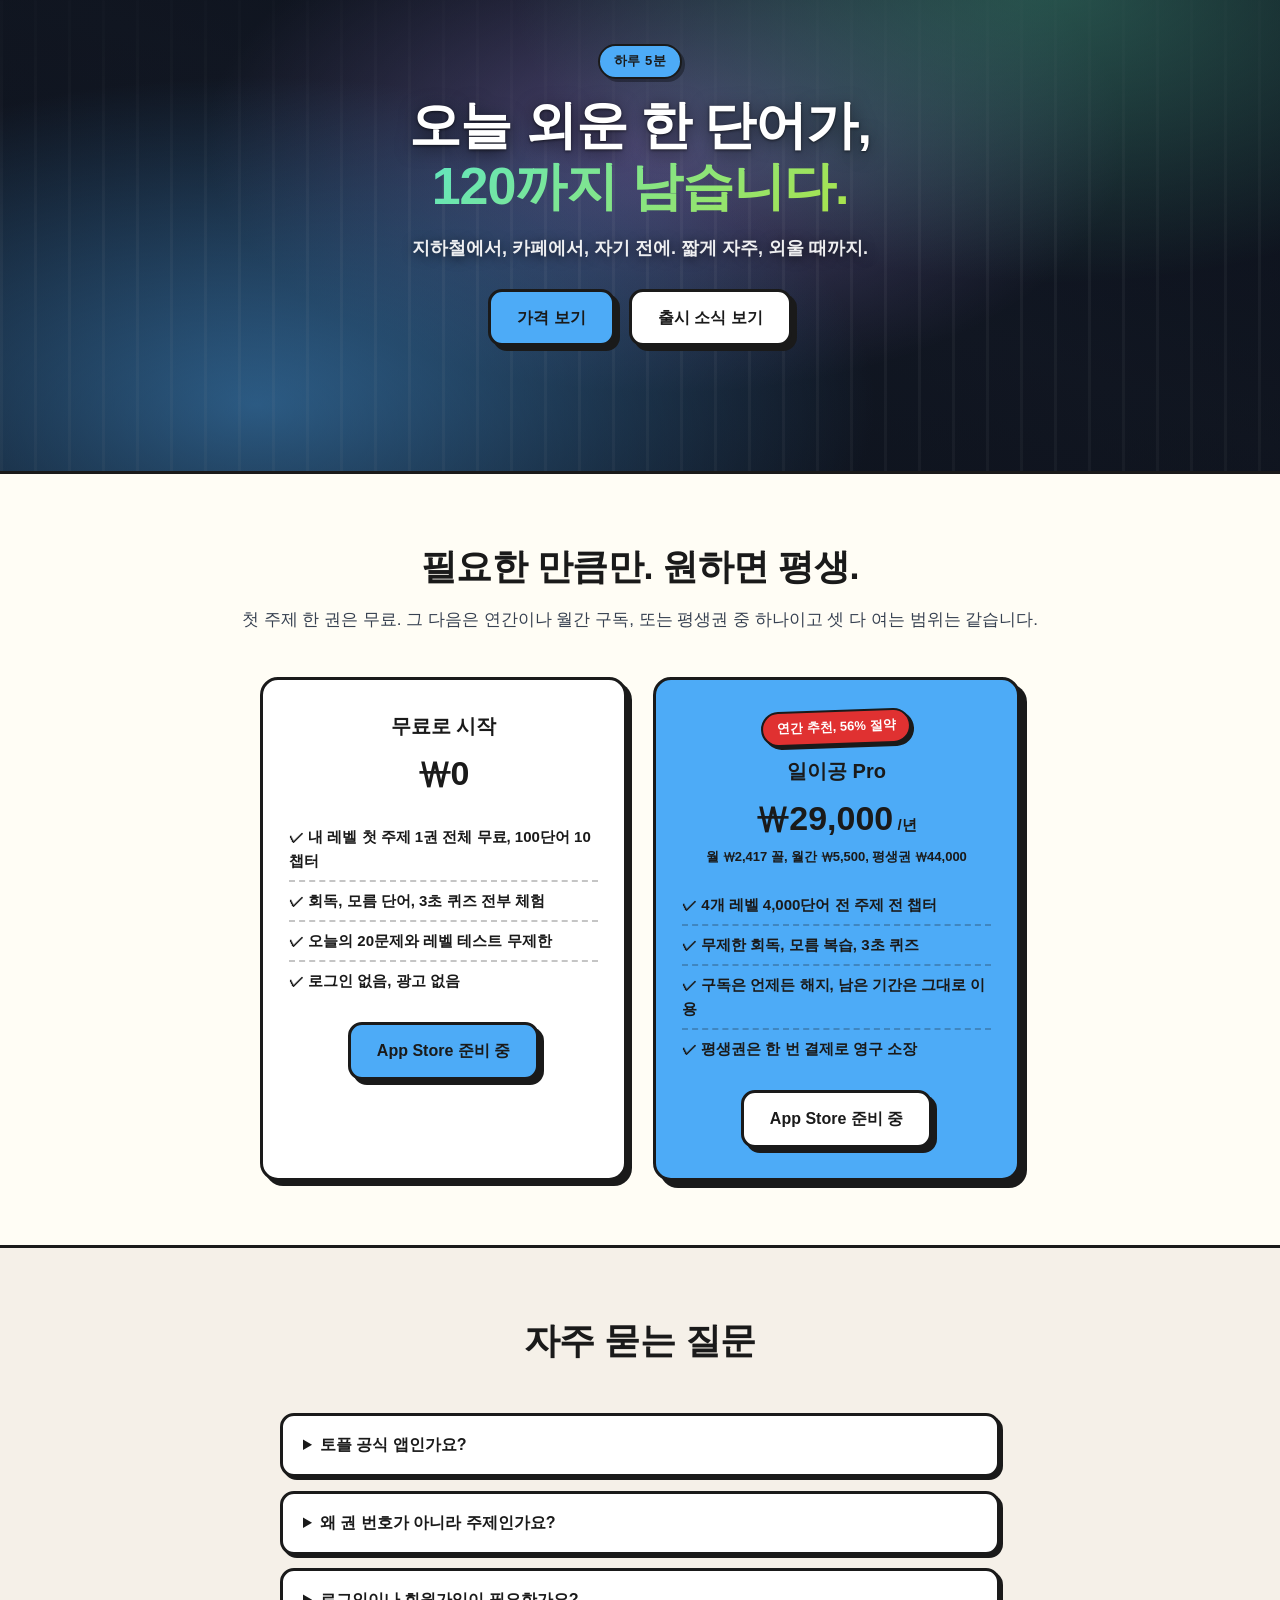
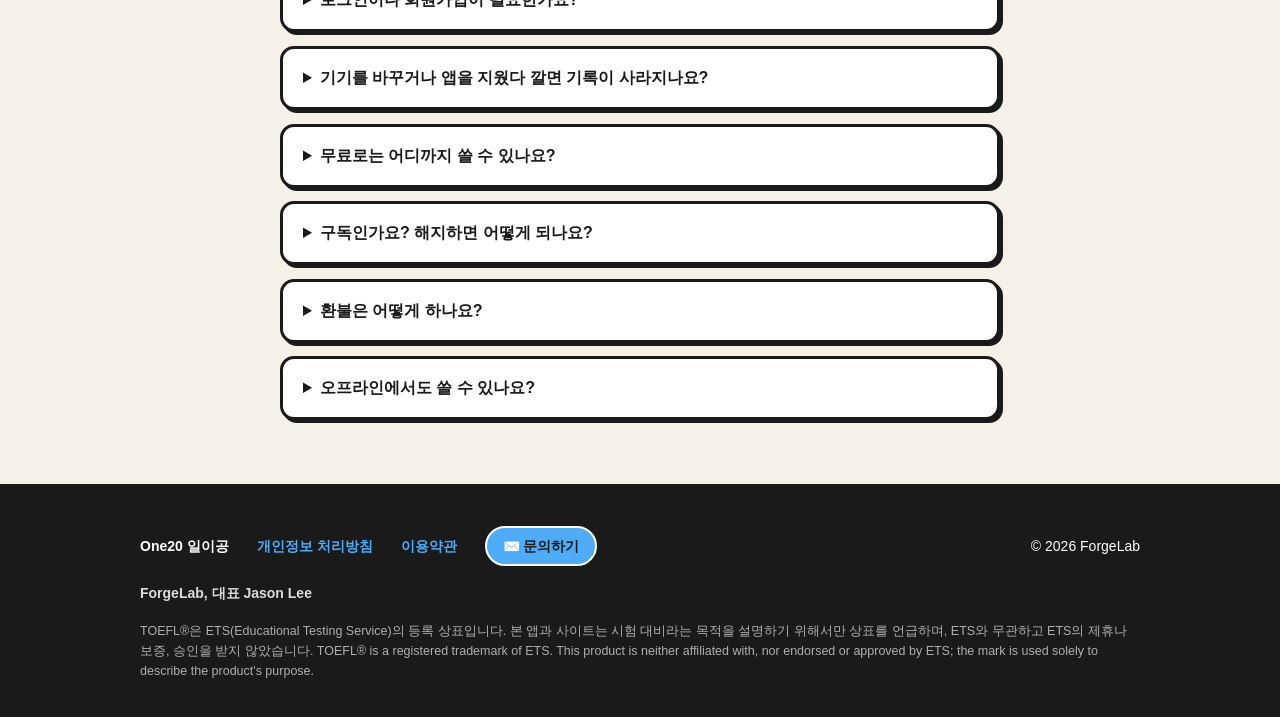
==== commit d8506d9d: "Site: onboarding reel and wide film band, centred VOCA tiles The hero now carries the third onboardi" ====
--- a/docs/index.html
+++ b/docs/index.html
@@ -71,6 +71,12 @@
   <!-- CSS-drawn app preview (출시 스크린샷 교체 전 임시 목업) -->
   <div class="hero-visual" data-reveal="zoom">
   <div class="glow" aria-hidden="true"></div>
+  <div class="reel" aria-hidden="false">
+    <video autoplay muted loop playsinline preload="metadata" poster="assets/video/onboarding-smile.jpg"
+           aria-label="오늘 외운 한 단어가 120까지 남는다는 온보딩 영상">
+      <source src="assets/video/onboarding-smile.mp4" type="video/mp4" />
+    </video>
+  </div>
   <div class="phone" aria-hidden="true">
     <div class="notch"></div>
     <div class="mock-row score">
@@ -98,7 +104,9 @@
 
 <!-- ======================= STATEMENT BAND 1 ======================= -->
 <section class="cinema" id="film" aria-label="주제별 학술 어휘">
-  <div class="cinema-art" aria-hidden="true"></div>
+  <video autoplay muted loop playsinline preload="metadata" poster="assets/video/hero-fan.jpg">
+    <source src="assets/video/hero-fan.mp4" type="video/mp4" />
+  </video>
   <div class="scrim"></div>
   <div class="cinema-inner">
     <div class="cinema-copy">
@@ -634,6 +642,23 @@
   groups.forEach(function (el) { io.observe(el); });
 })();
 
+/* ---------- Play the film only while it is on screen ---------- */
+(function () {
+  var vids = Array.prototype.slice.call(document.querySelectorAll('.cinema video, .reel video'));
+  if (!vids.length) return;
+  var reduce = window.matchMedia('(prefers-reduced-motion: reduce)').matches;
+  if (reduce) { vids.forEach(function (v) { v.pause(); v.removeAttribute('autoplay'); }); return; }
+  if (!('IntersectionObserver' in window)) return;
+  var io = new IntersectionObserver(function (entries) {
+    entries.forEach(function (e) {
+      var v = e.target;
+      if (e.isIntersecting) { var p = v.play(); if (p && p.catch) p.catch(function () {}); }
+      else { v.pause(); }
+    });
+  }, { threshold: 0.2 });
+  vids.forEach(function (v) { io.observe(v); });
+})();
+
 /* ---------- Signature: scroll-linked card fan ---------- */
 (function () {
   var section = document.getElementById('story');
--- a/docs/styles.css
+++ b/docs/styles.css
@@ -165,6 +165,7 @@
   border: var(--bw) solid var(--ink);
   border-radius: 12px;
   font-size: 30px;
+  line-height: 1;
   font-weight: 900;
   color: var(--ink);
   box-shadow: 4px 4px 0 var(--ink);
@@ -1076,6 +1077,30 @@
    layered brand gradients plus a shelf-of-spines stripe pattern.
    ============================================================ */
 
+/* ---------- Hero film reel (onboarding footage, muted loop) ---------- */
+.reel {
+  width: 230px;
+  aspect-ratio: 9 / 16;
+  flex: none;
+  border: var(--bw) solid var(--ink);
+  border-radius: 24px;
+  box-shadow: var(--shadow-lg);
+  overflow: hidden;
+  background: var(--ink);
+  rotate: -7deg;
+  translate: 0 26px;
+  margin-right: -20px;   /* just the edges touch — the film stays watchable */
+  z-index: 0;
+  transition: rotate 0.25s ease, translate 0.25s ease;
+}
+.reel:hover { rotate: -2deg; translate: 0 18px; }
+.reel video { width: 100%; height: 100%; object-fit: cover; display: block; }
+@media (prefers-reduced-motion: reduce) {
+  .reel { rotate: -7deg; translate: 0 26px; }
+  .reel:hover { rotate: -7deg; translate: 0 26px; }
+}
+@media (max-width: 900px) { .reel { display: none; } }
+
 .cinema {
   position: relative;
   min-height: 62vh;
@@ -1085,6 +1110,15 @@
   border-top: var(--bw) solid var(--ink);
   border-bottom: var(--bw) solid var(--ink);
   padding: 0;
+}
+.cinema video {
+  position: absolute; inset: 0;
+  width: 100%; height: 100%;
+  object-fit: cover;
+  z-index: 0;
+}
+@media (prefers-reduced-motion: reduce) {
+  .cinema video { display: none; }         /* poster only, no autoplay */
 }
 .cinema .cinema-art {
   position: absolute; inset: 0; z-index: 0;
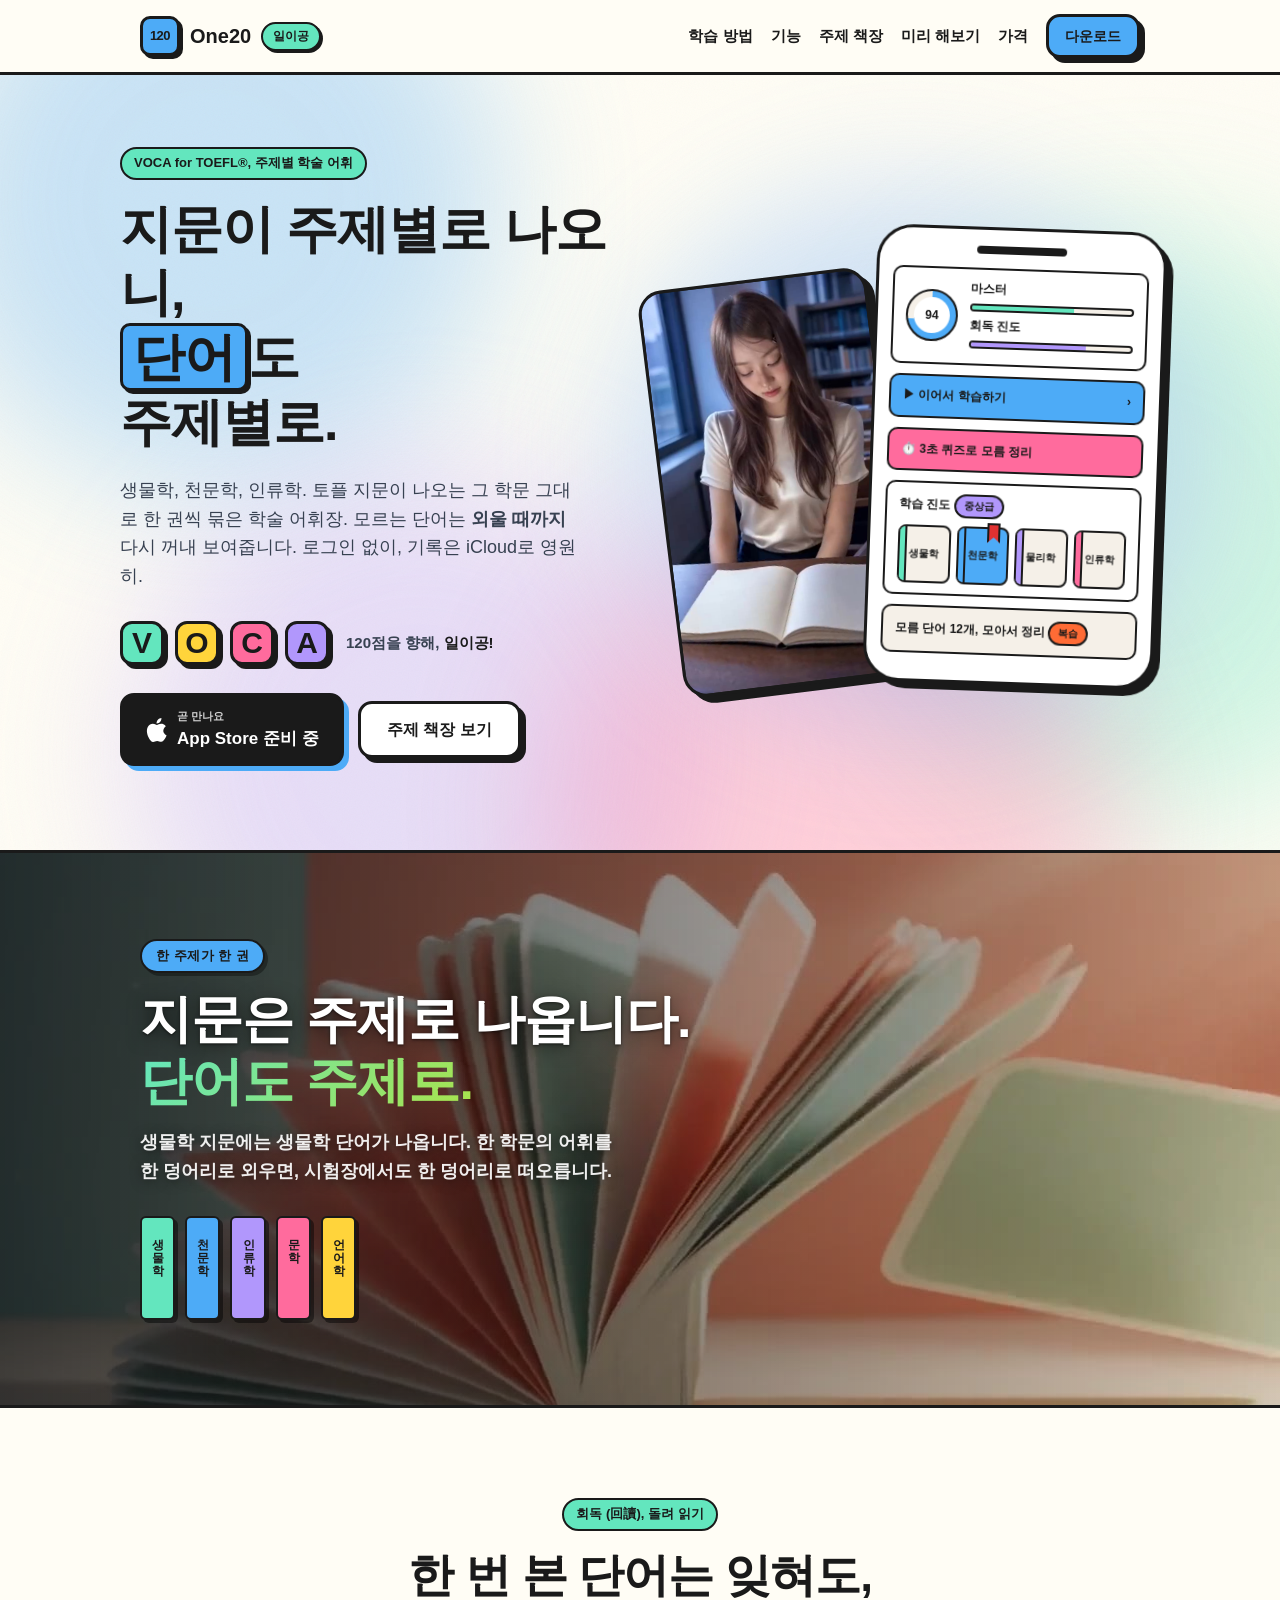
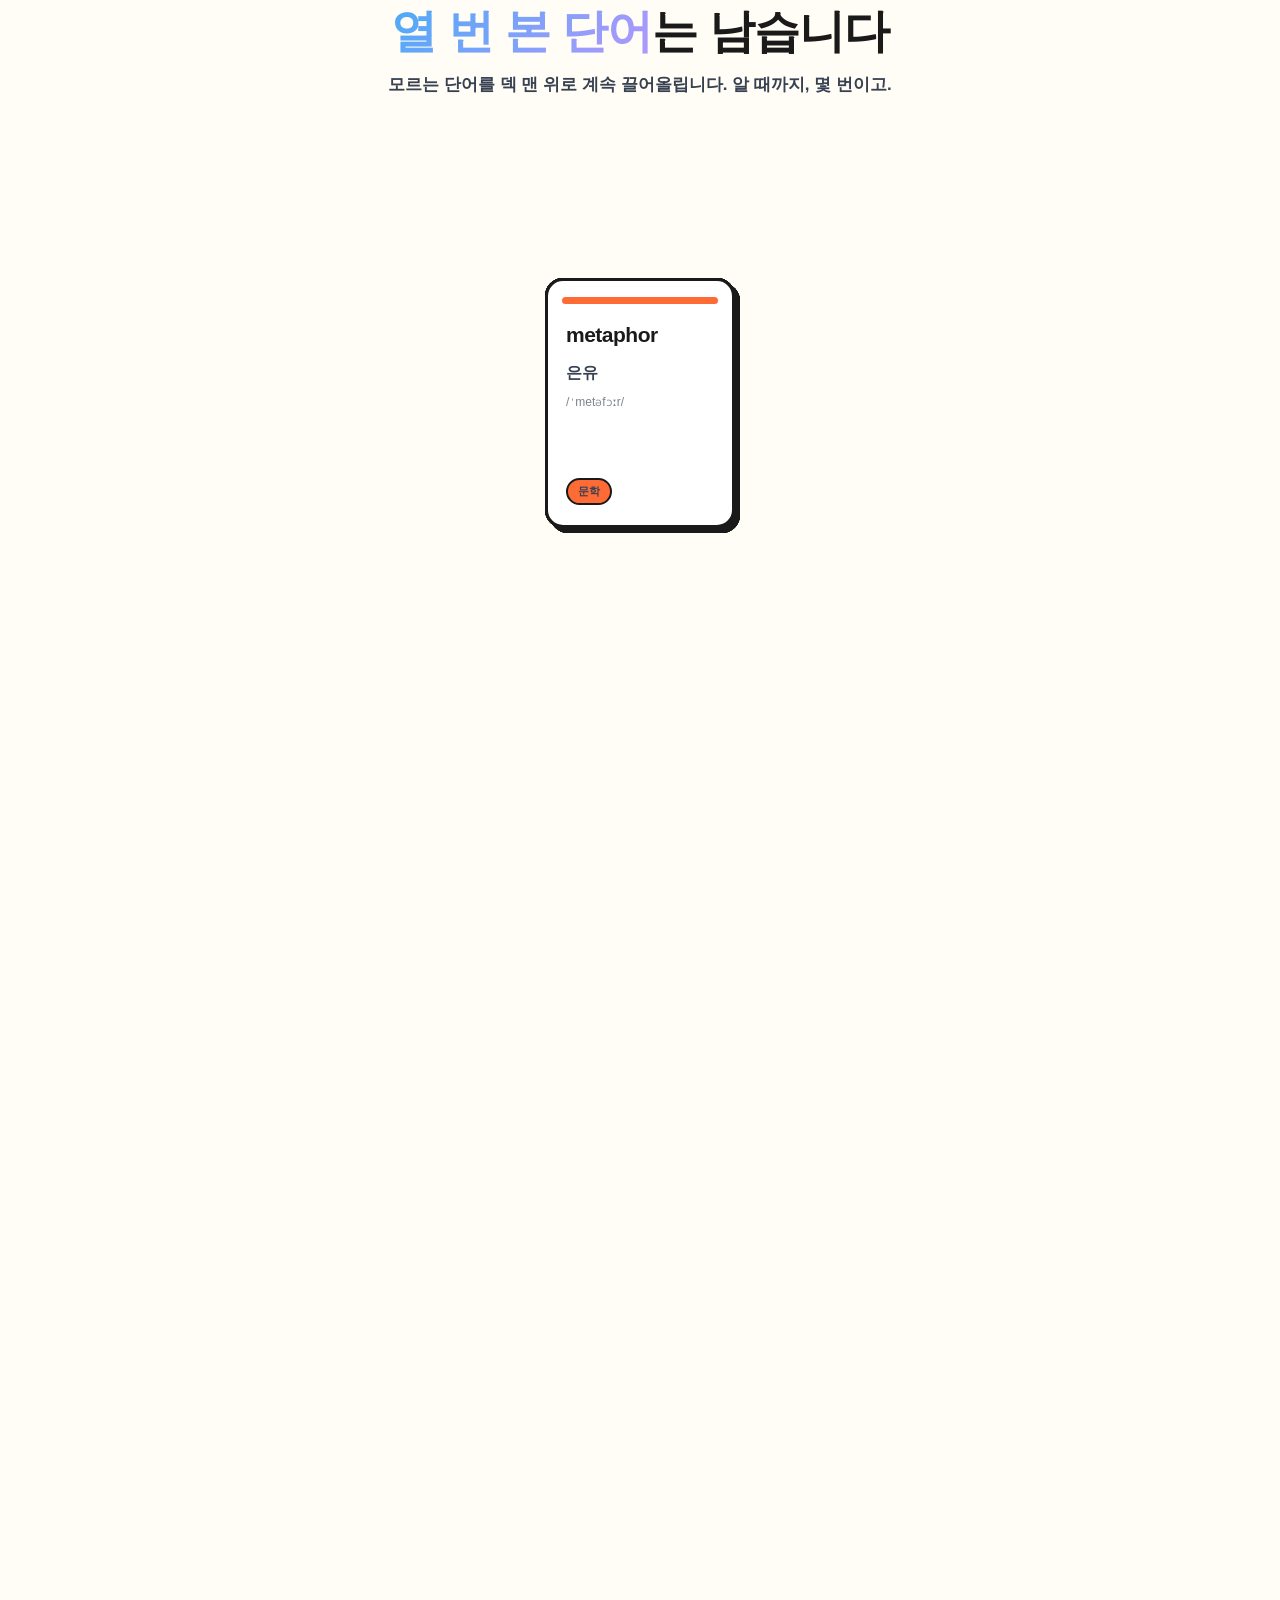
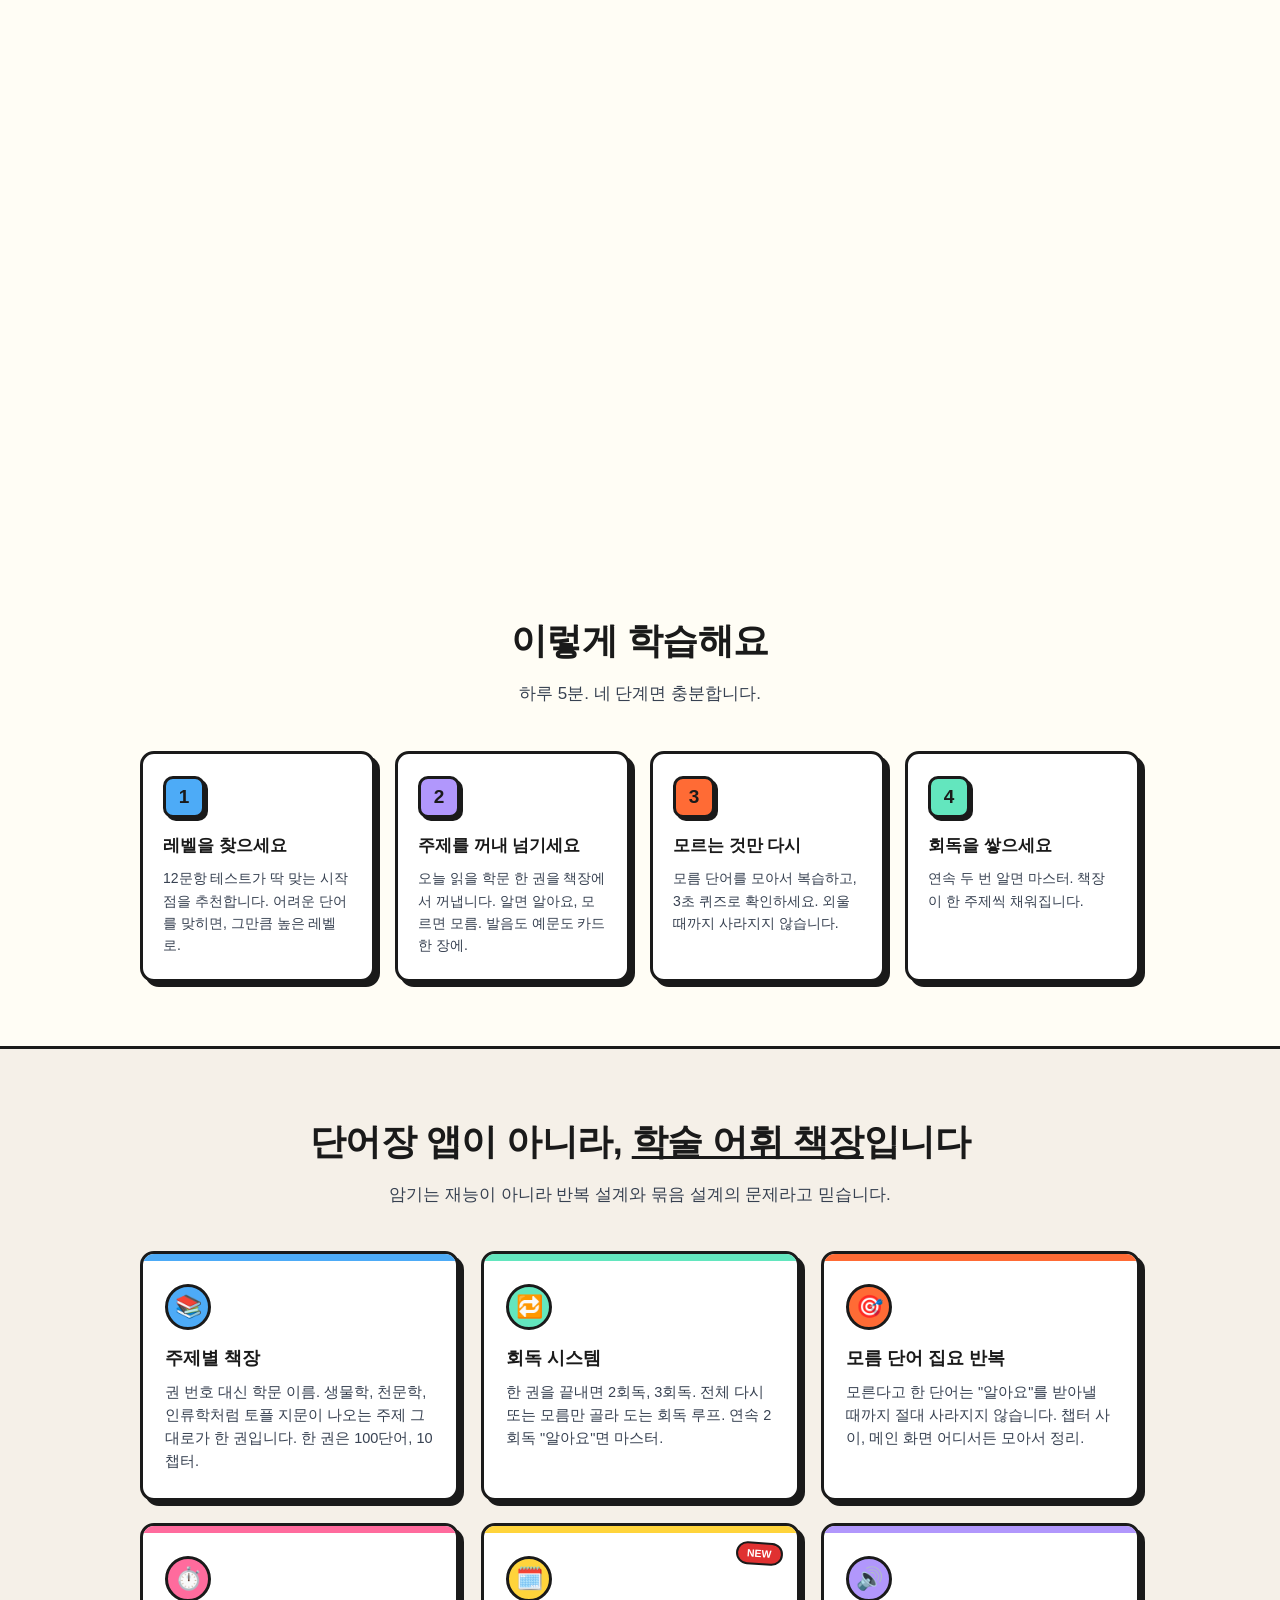
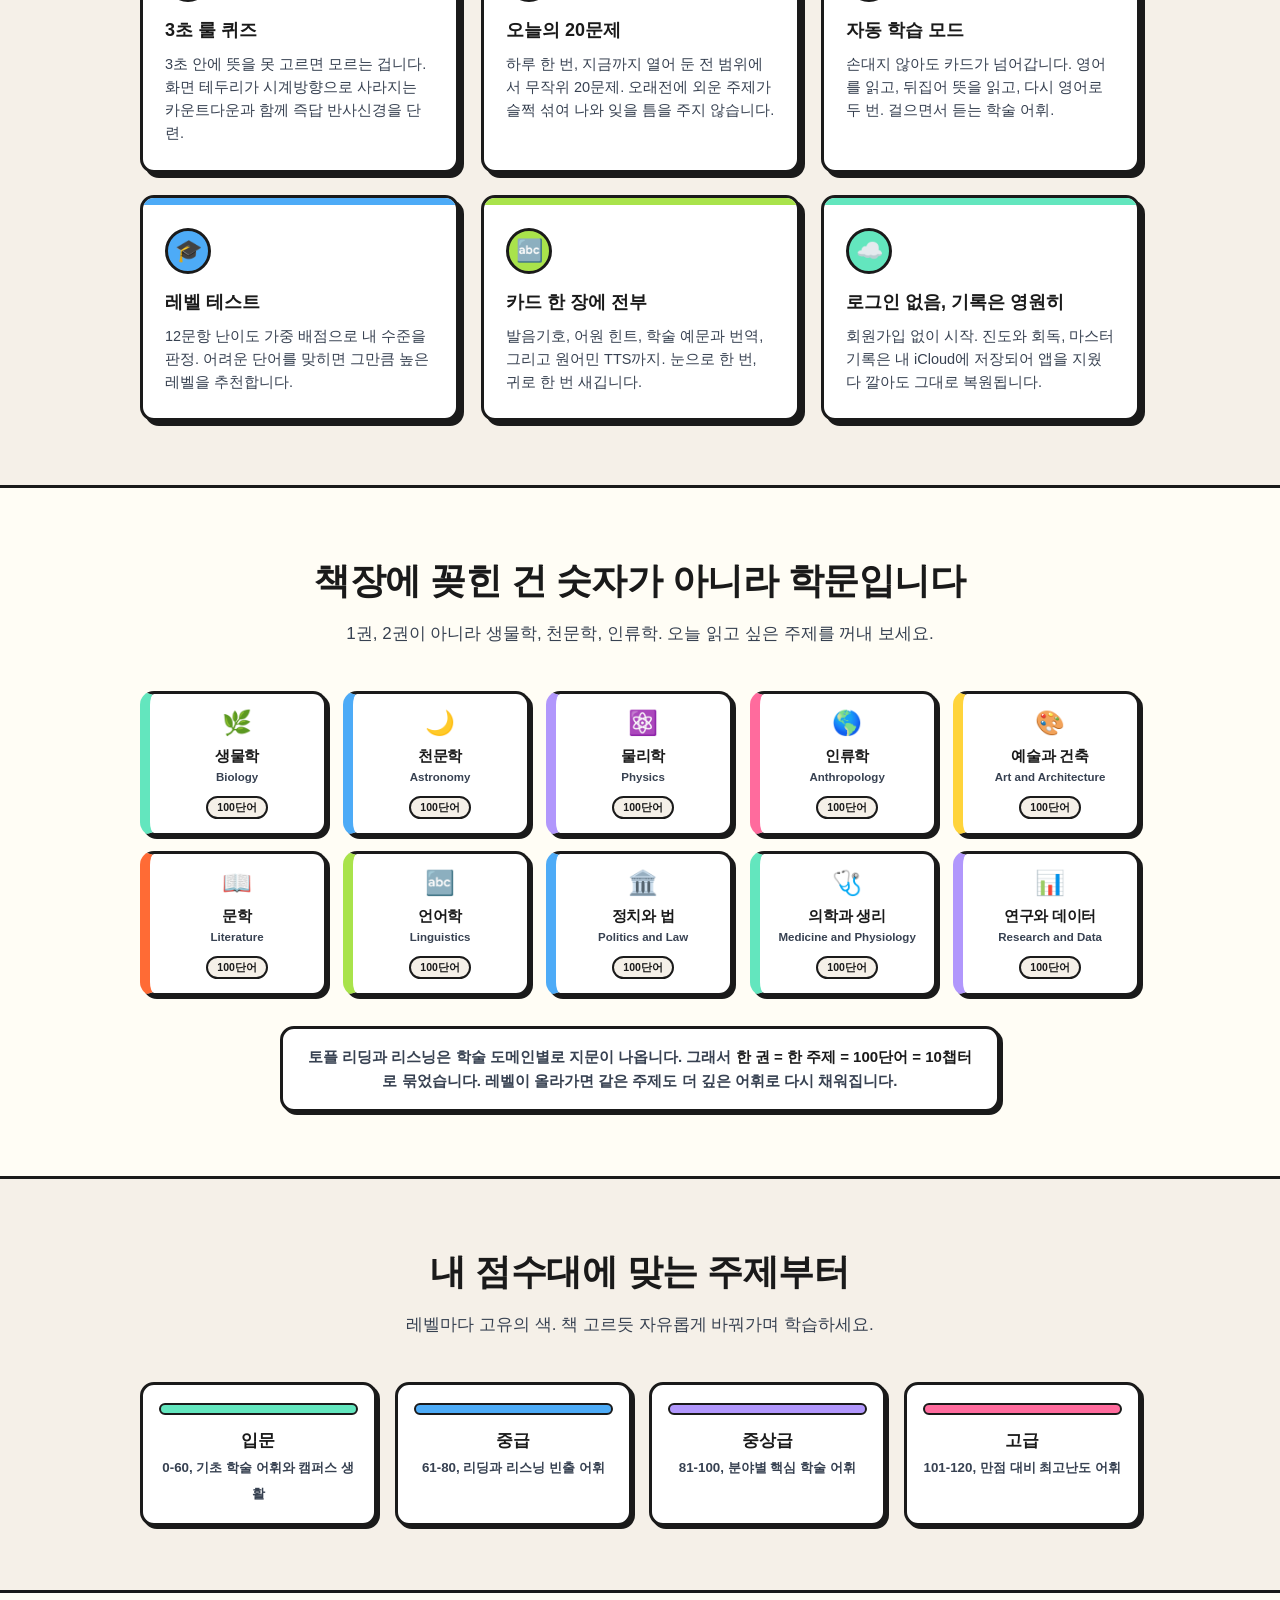
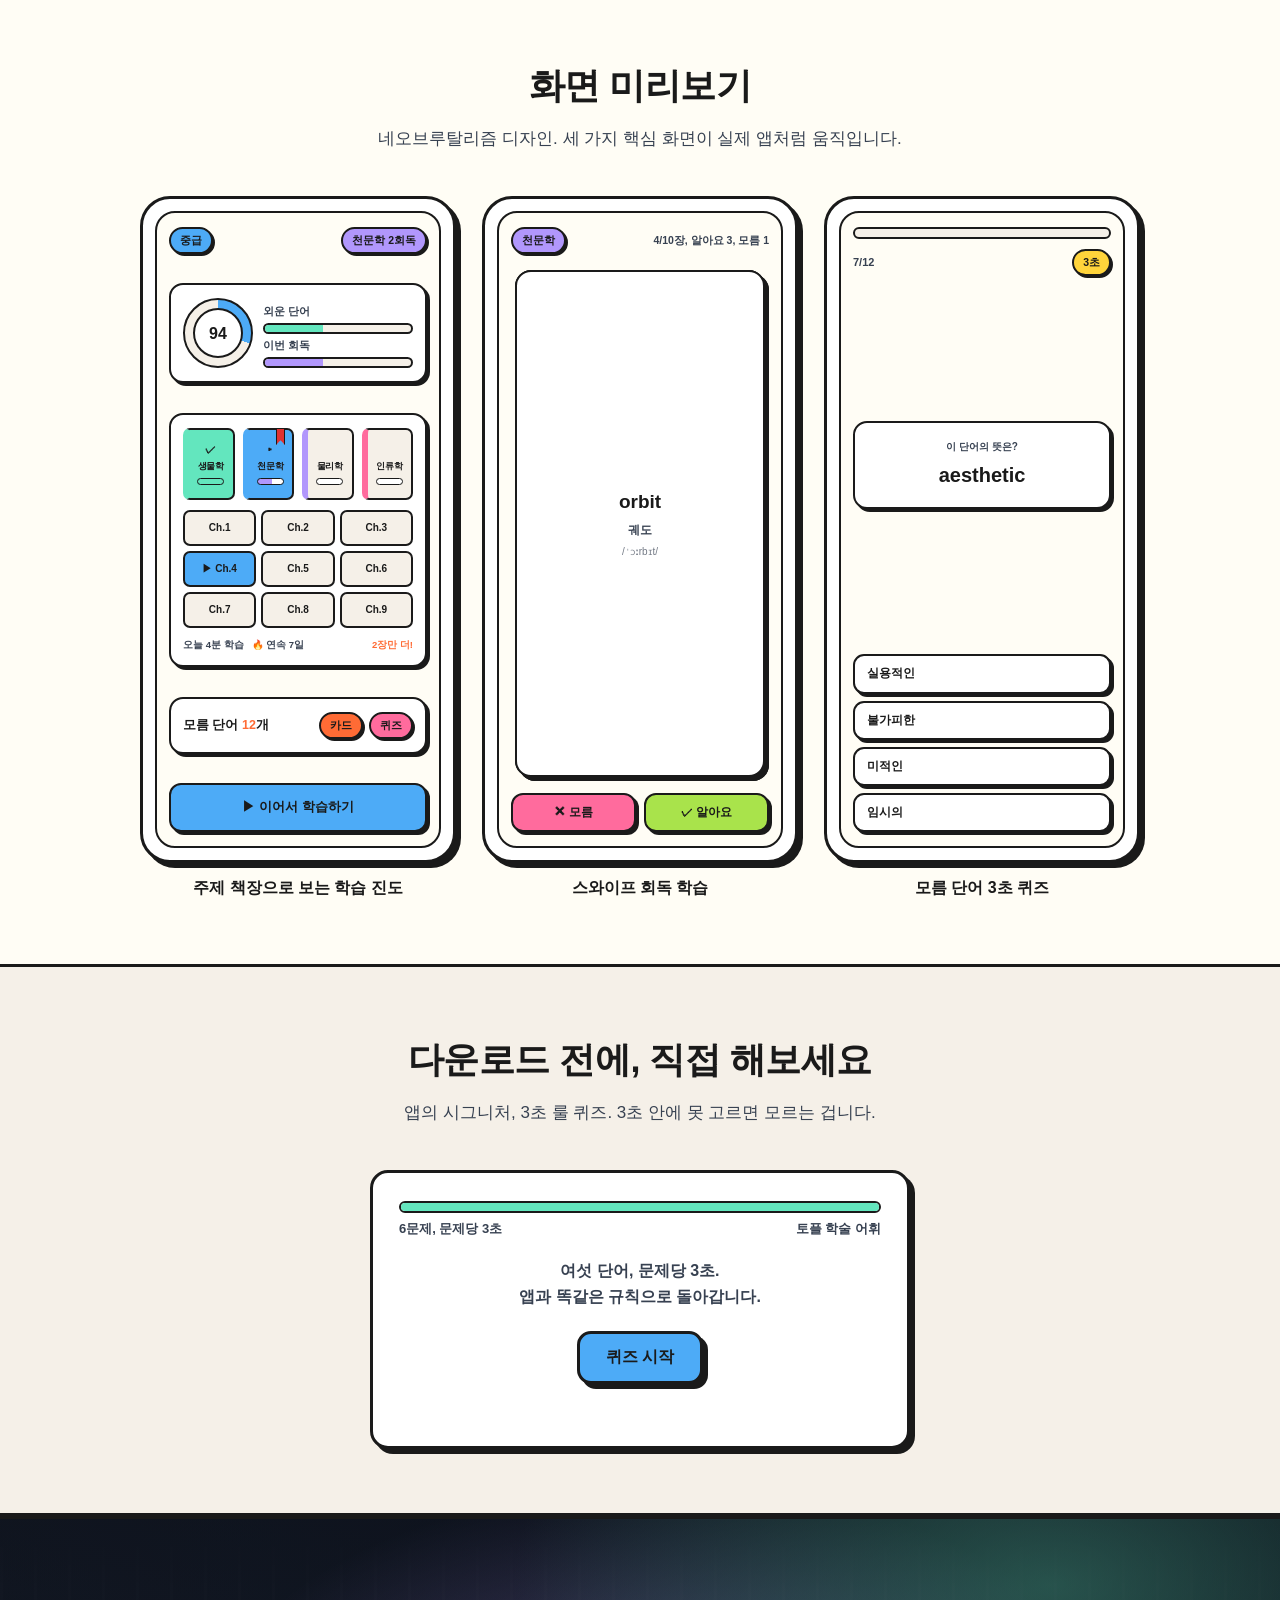
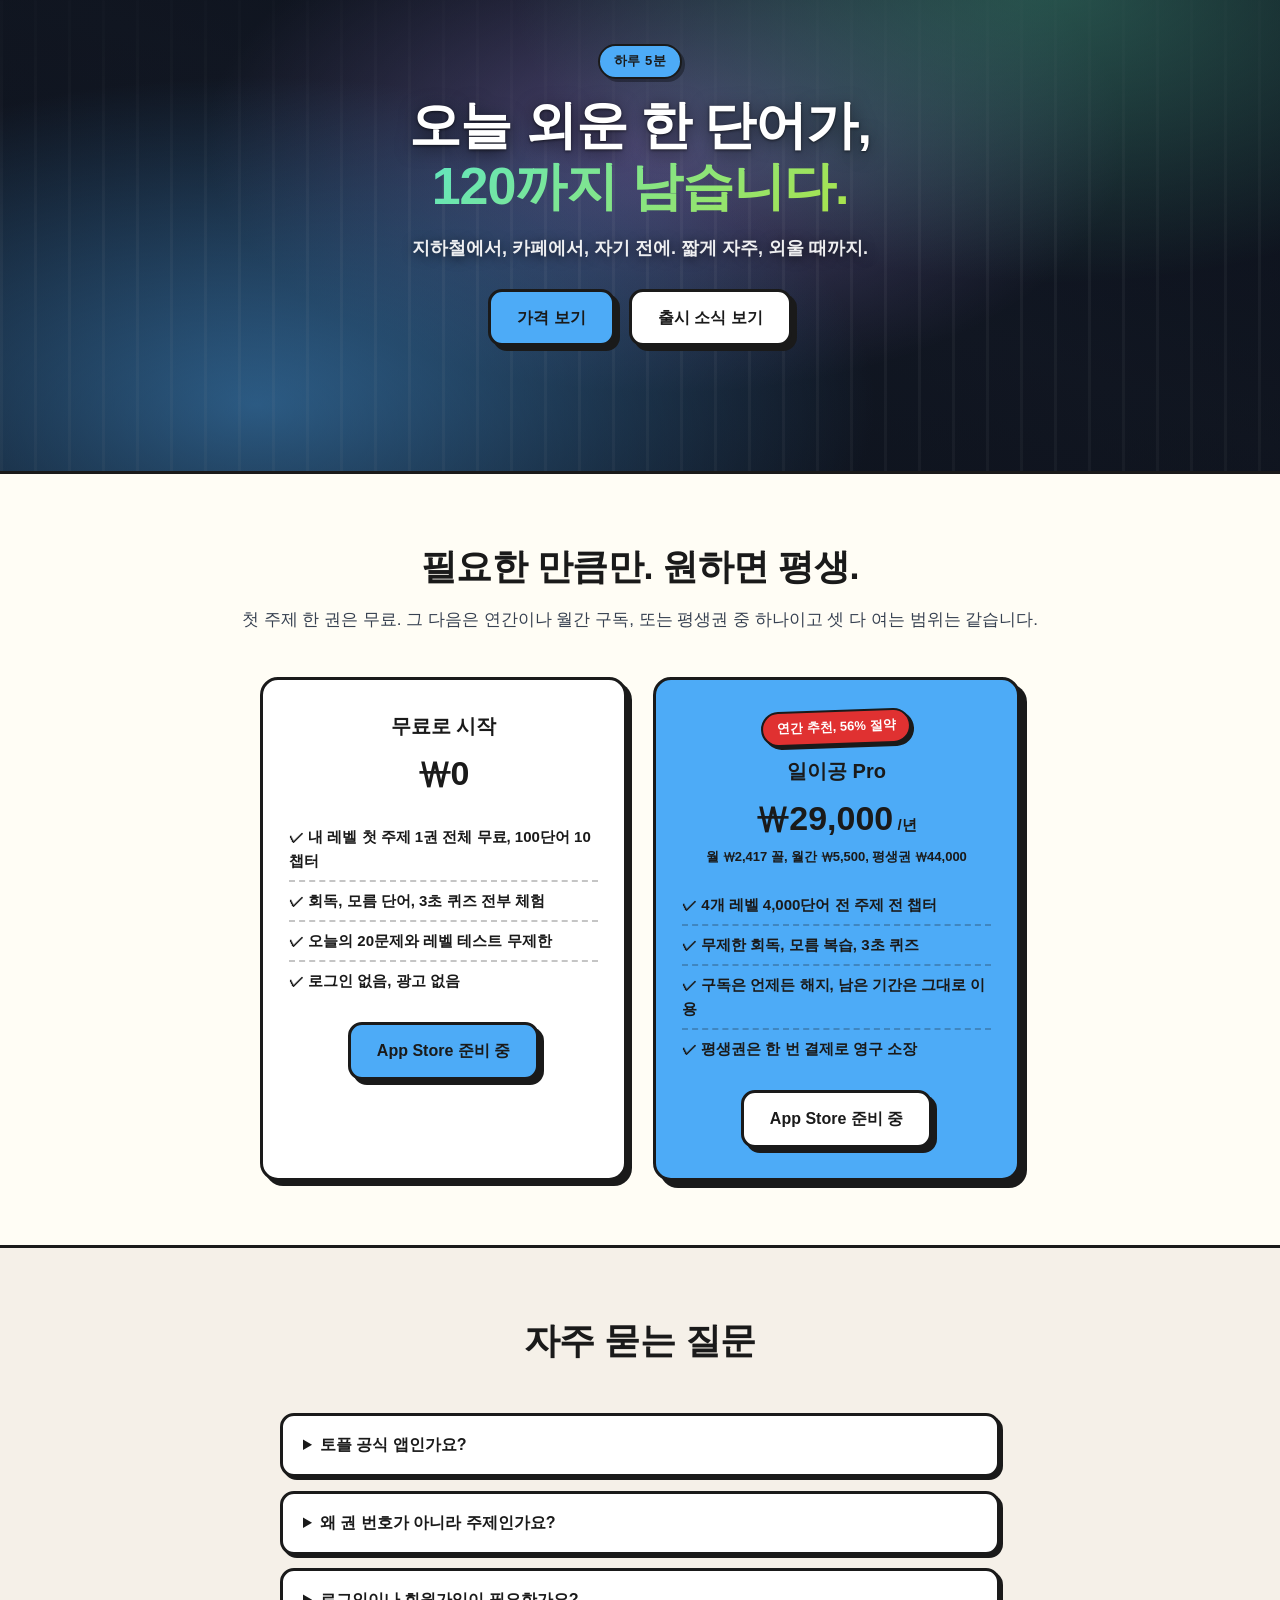
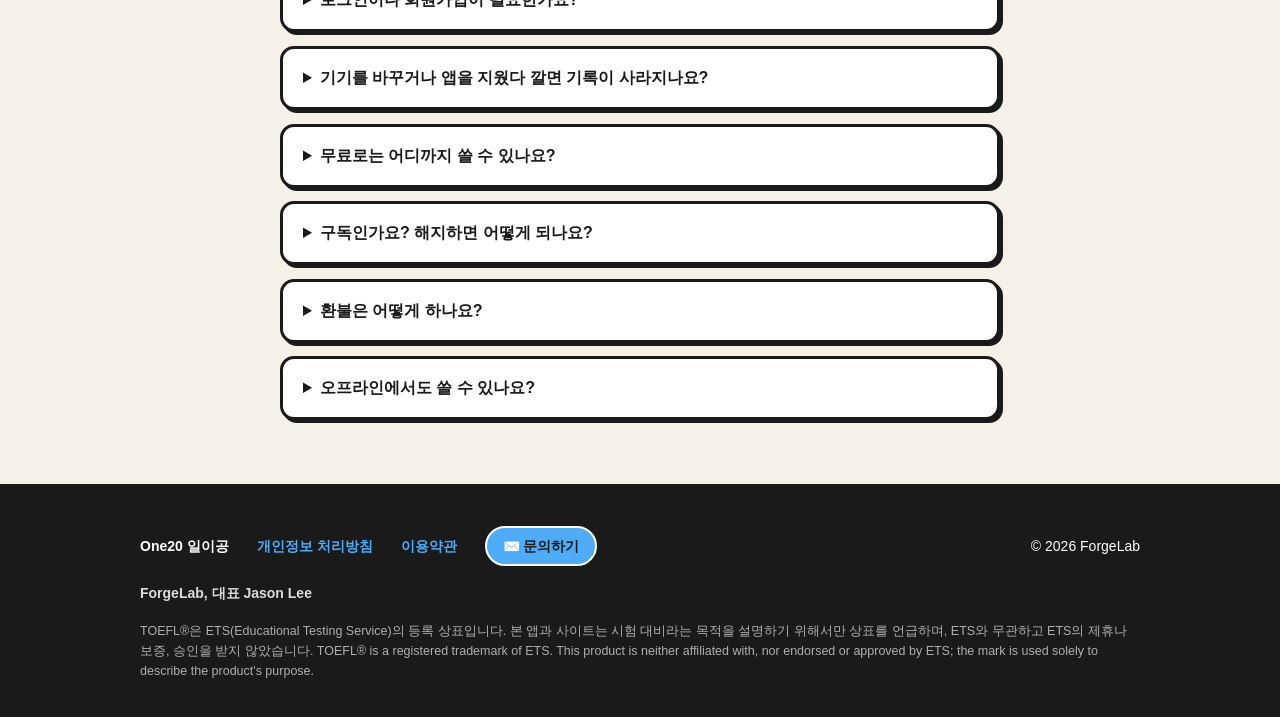
==== commit 09f5498d: "Site: hero reel runs all three onboarding beats as one seamless loop The three 4.375s clips are cros" ====
--- a/docs/index.html
+++ b/docs/index.html
@@ -72,9 +72,9 @@
   <div class="hero-visual" data-reveal="zoom">
   <div class="glow" aria-hidden="true"></div>
   <div class="reel" aria-hidden="false">
-    <video autoplay muted loop playsinline preload="metadata" poster="assets/video/onboarding-smile.jpg"
-           aria-label="오늘 외운 한 단어가 120까지 남는다는 온보딩 영상">
-      <source src="assets/video/onboarding-smile.mp4" type="video/mp4" />
+    <video autoplay muted loop playsinline preload="metadata" poster="assets/video/onboarding-loop.jpg"
+           aria-label="백지에서 회독을 거쳐 120까지, 앱 온보딩 세 장면을 이어 붙인 영상">
+      <source src="assets/video/onboarding-loop.mp4" type="video/mp4" />
     </video>
   </div>
   <div class="phone" aria-hidden="true">
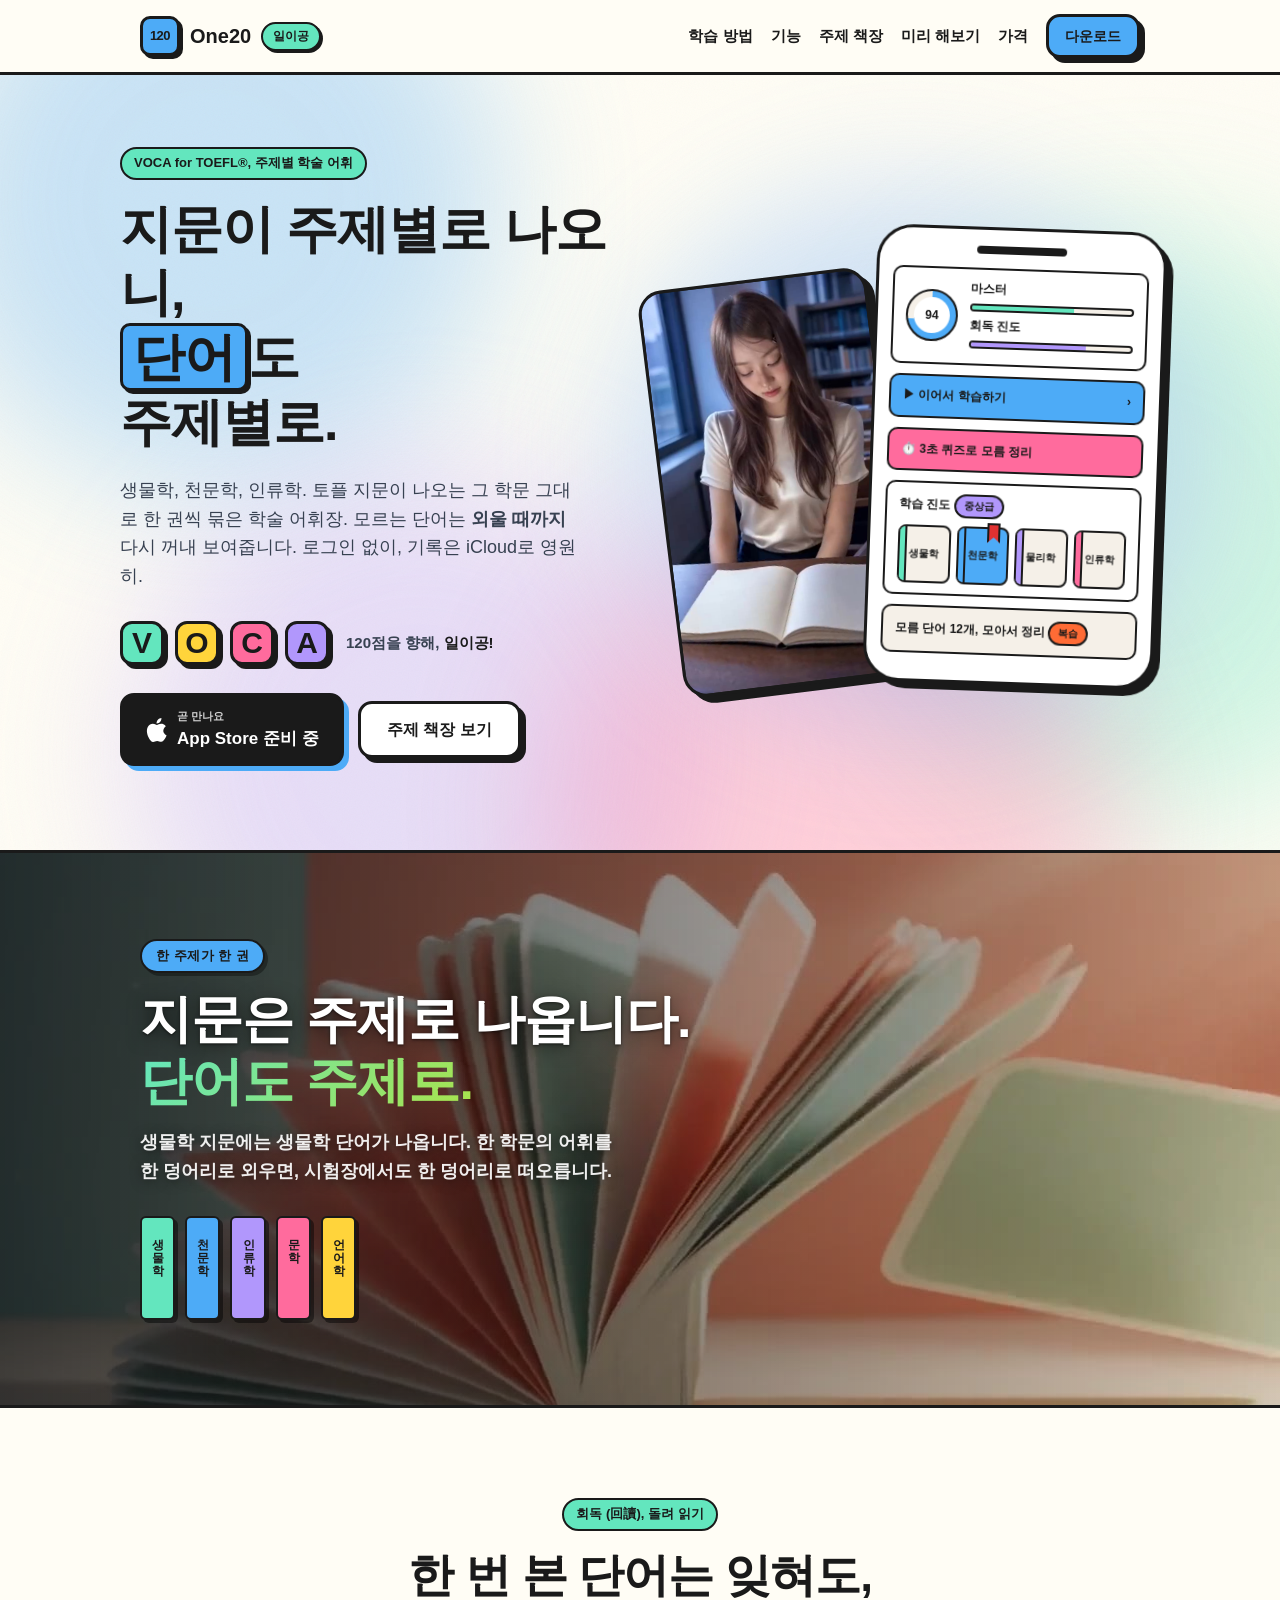
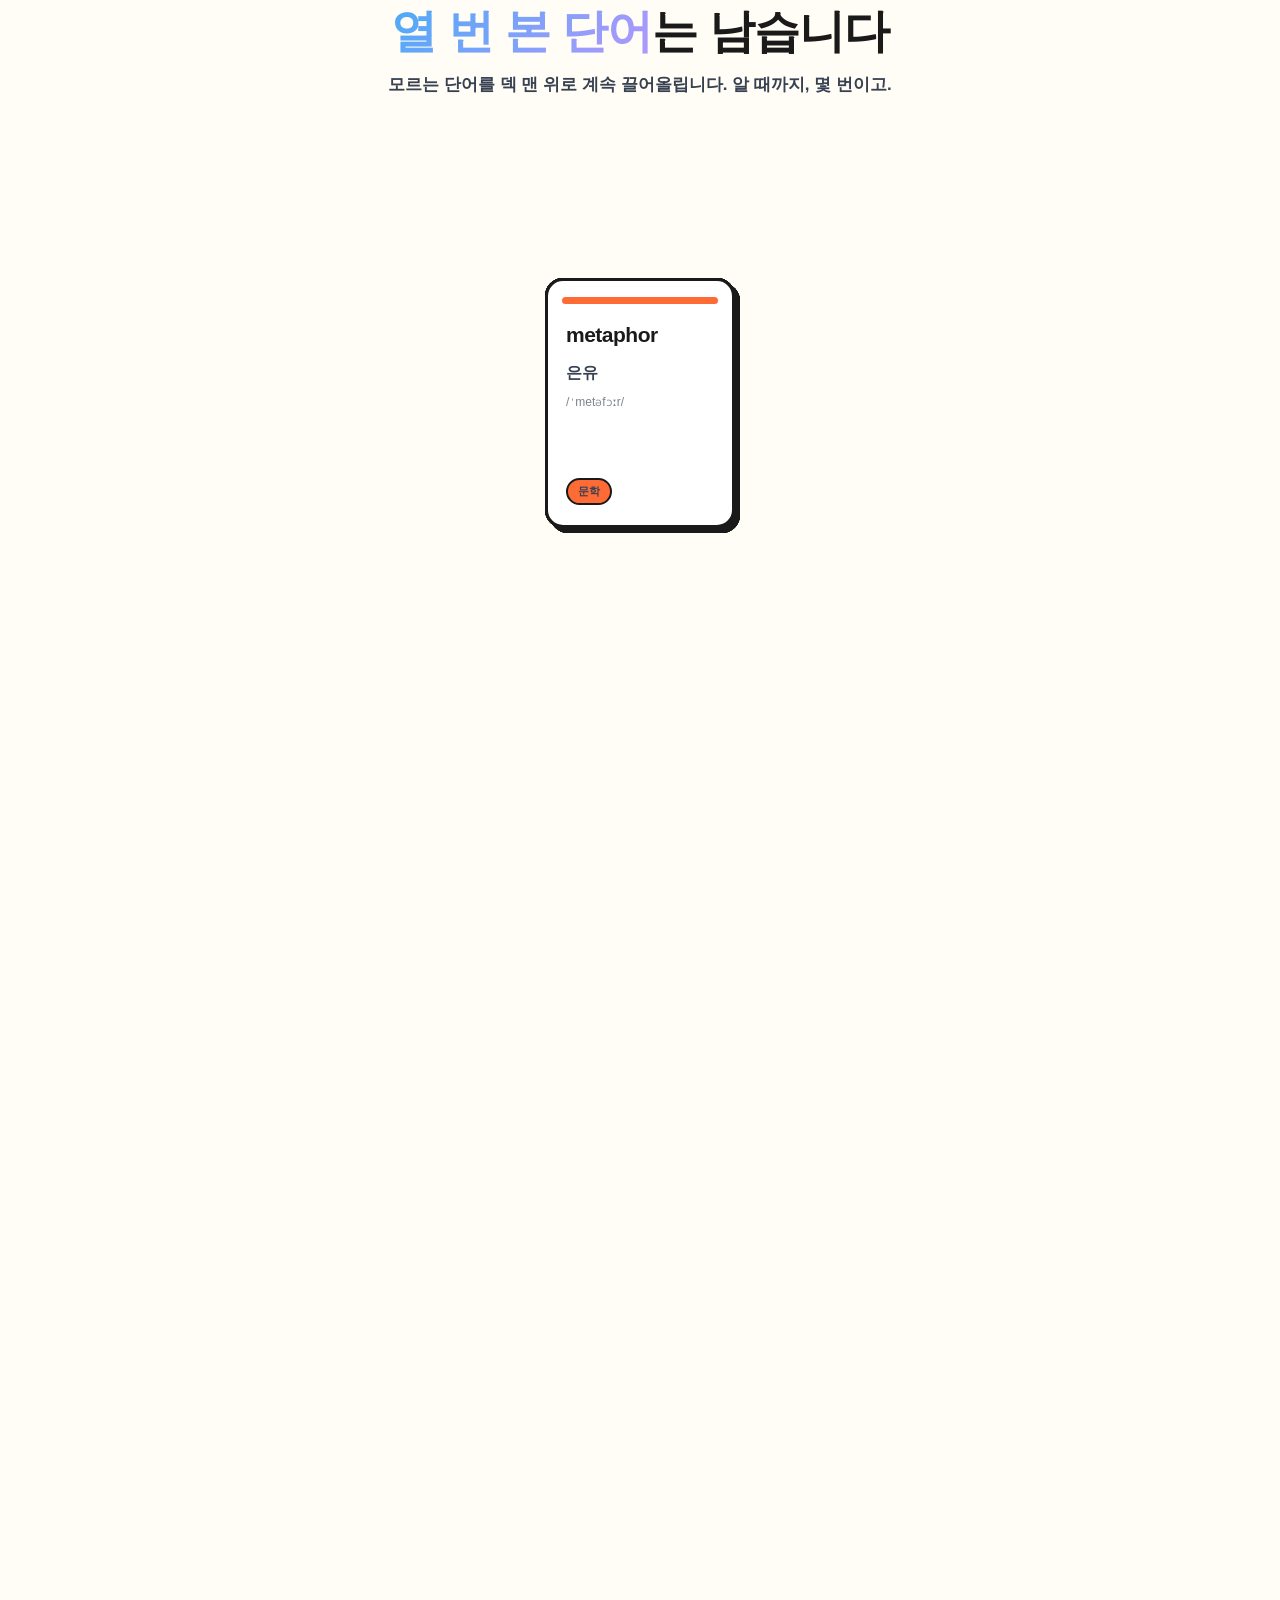
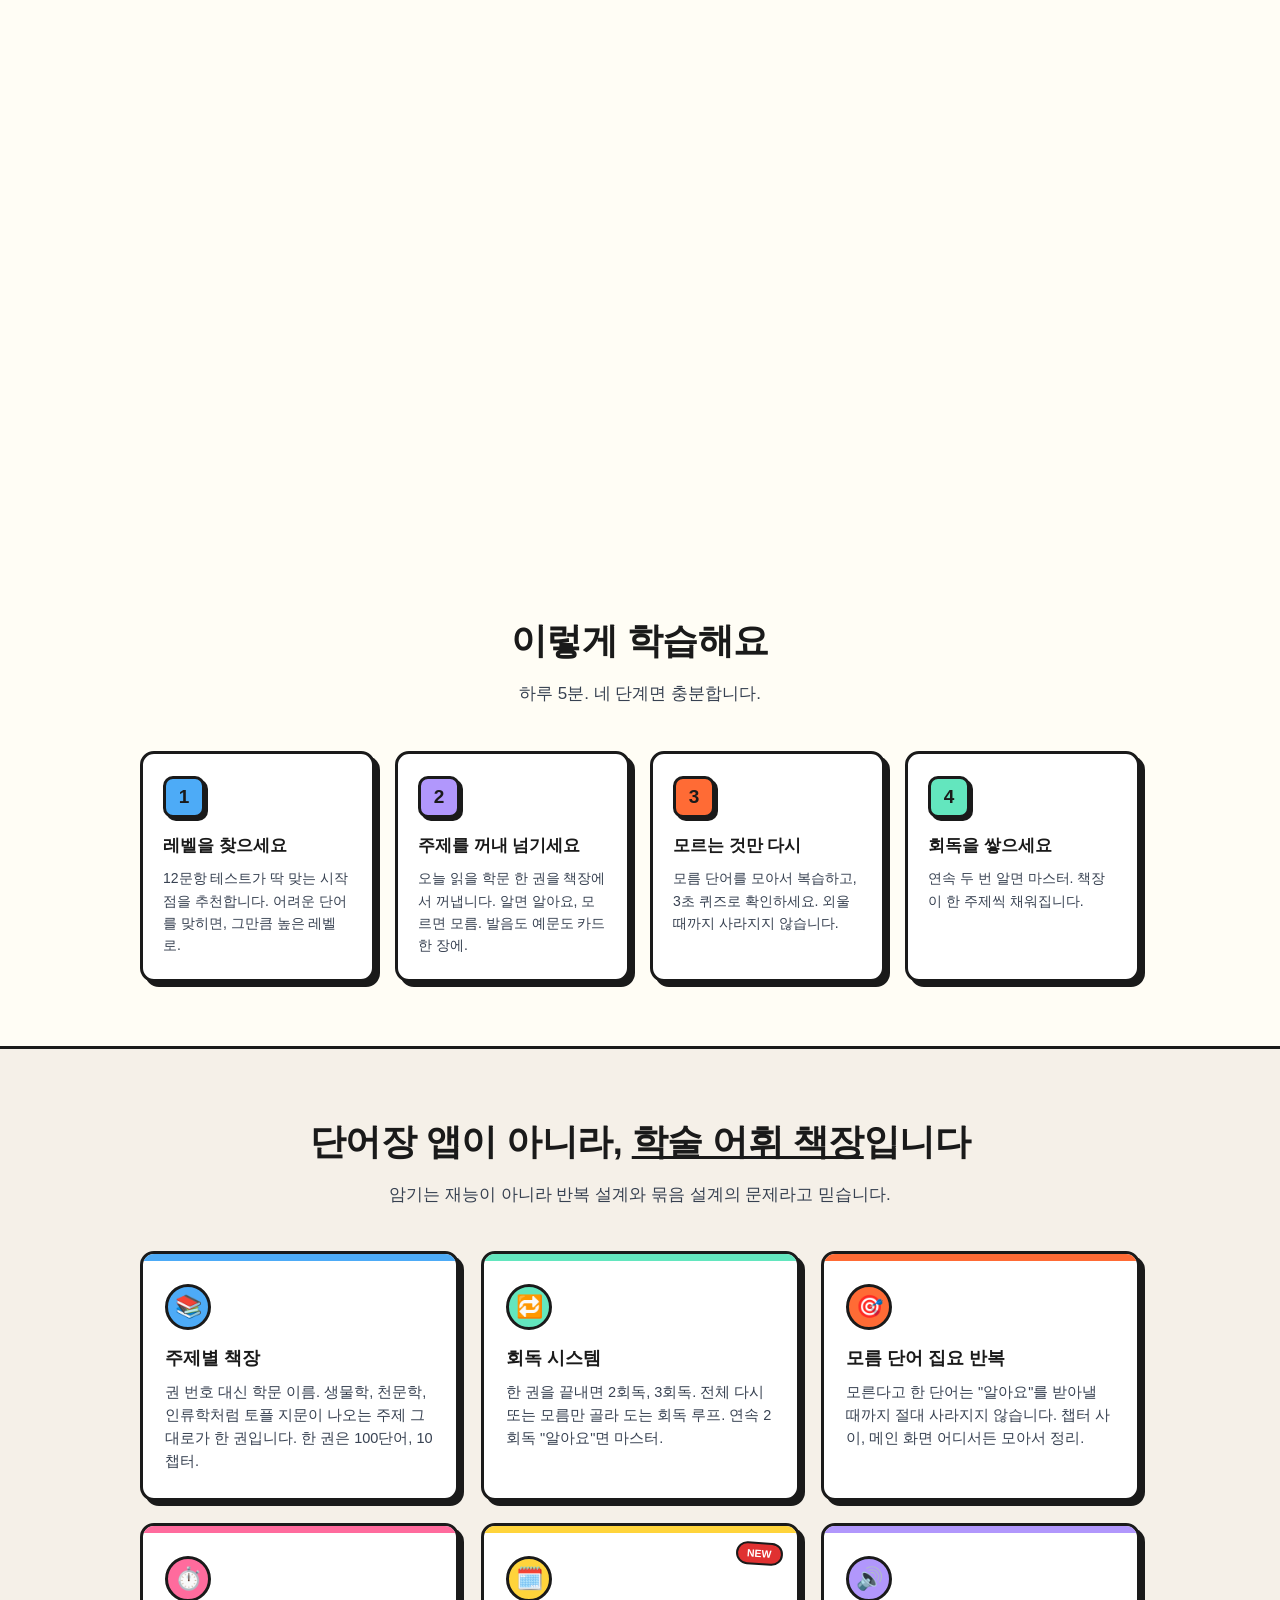
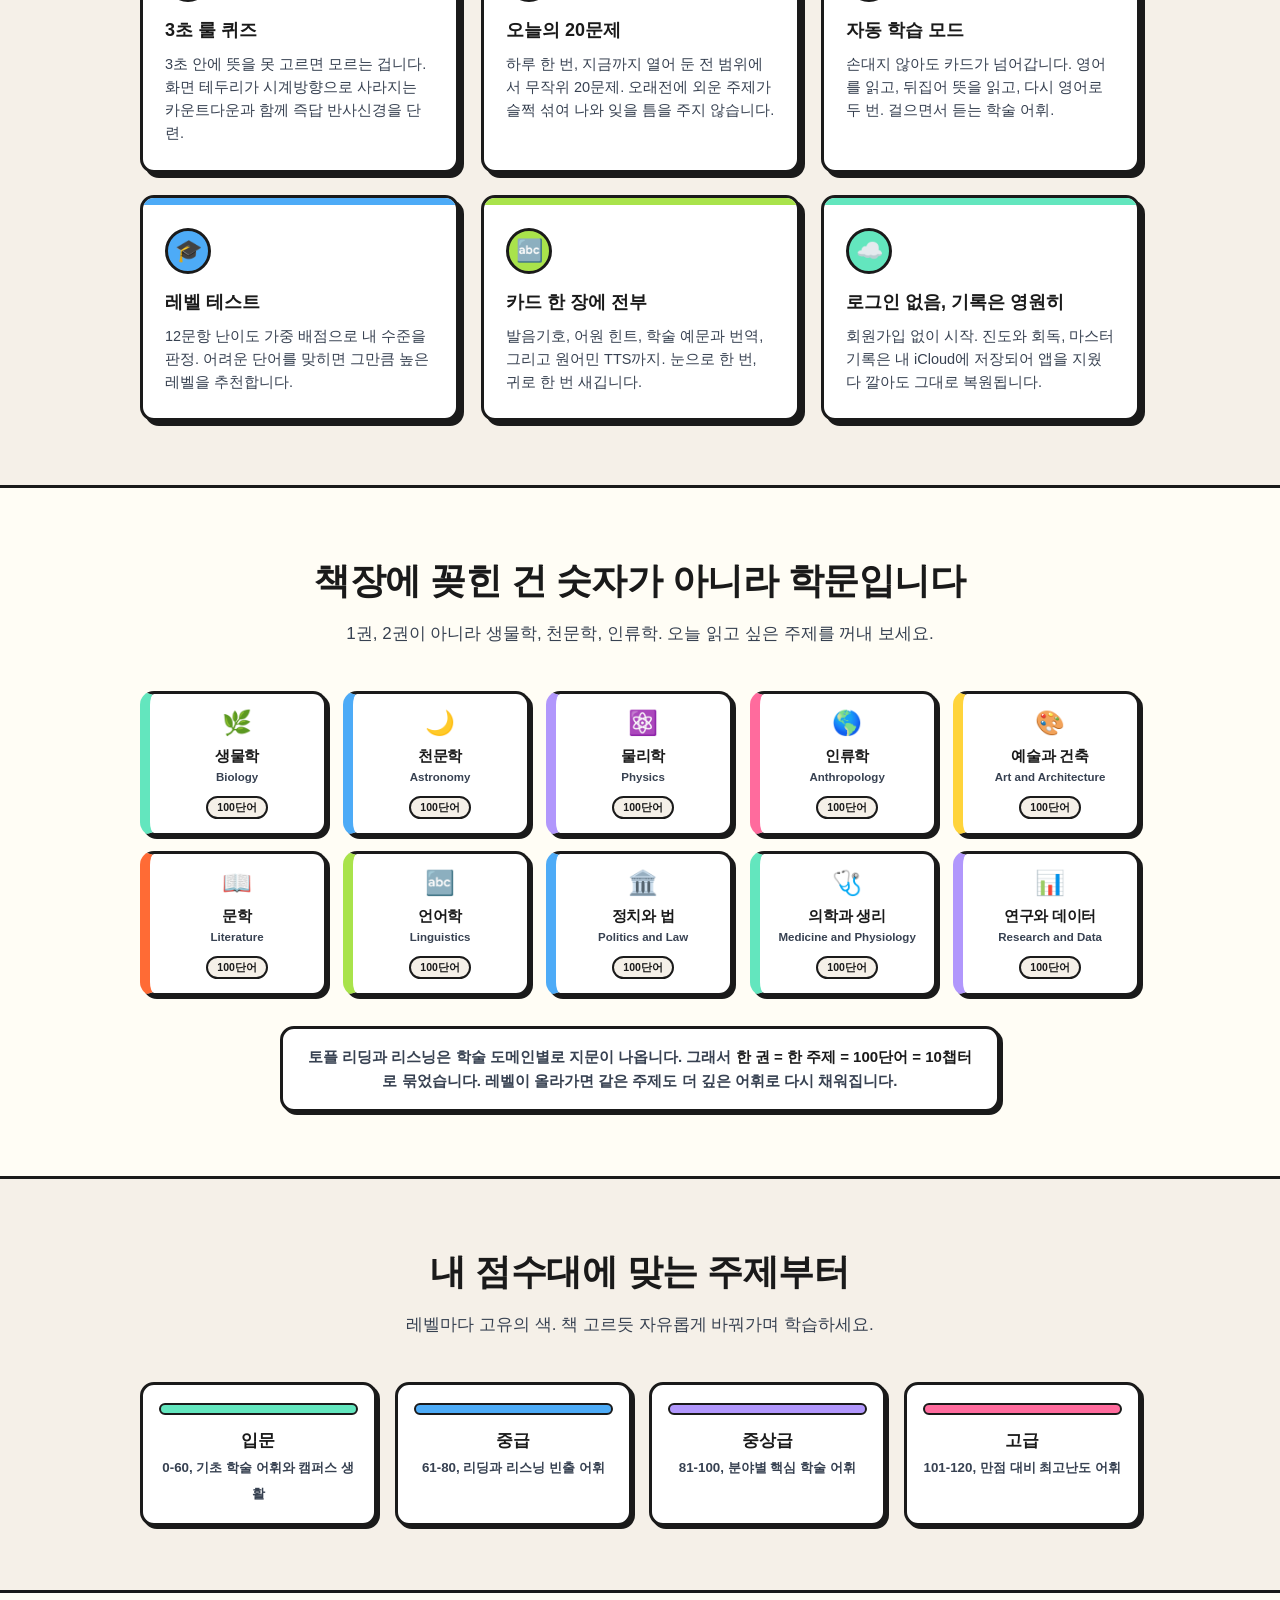
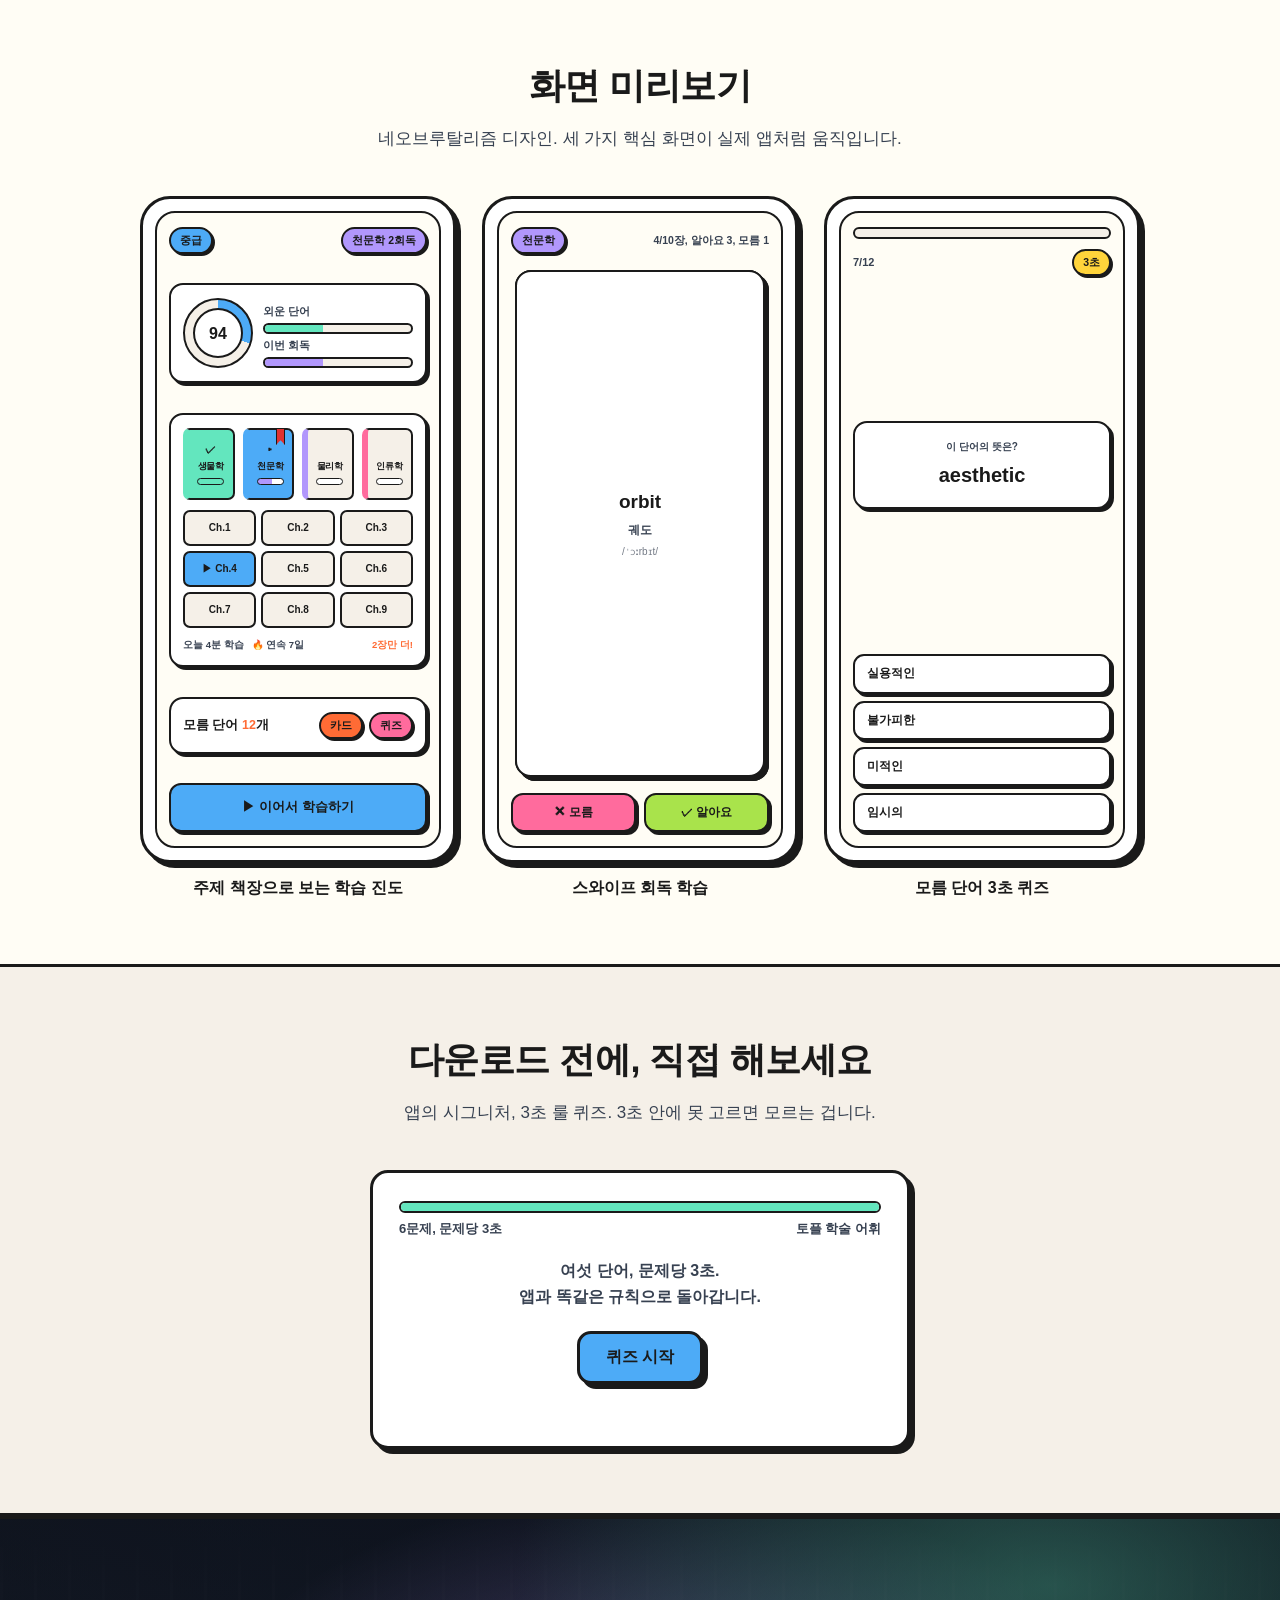
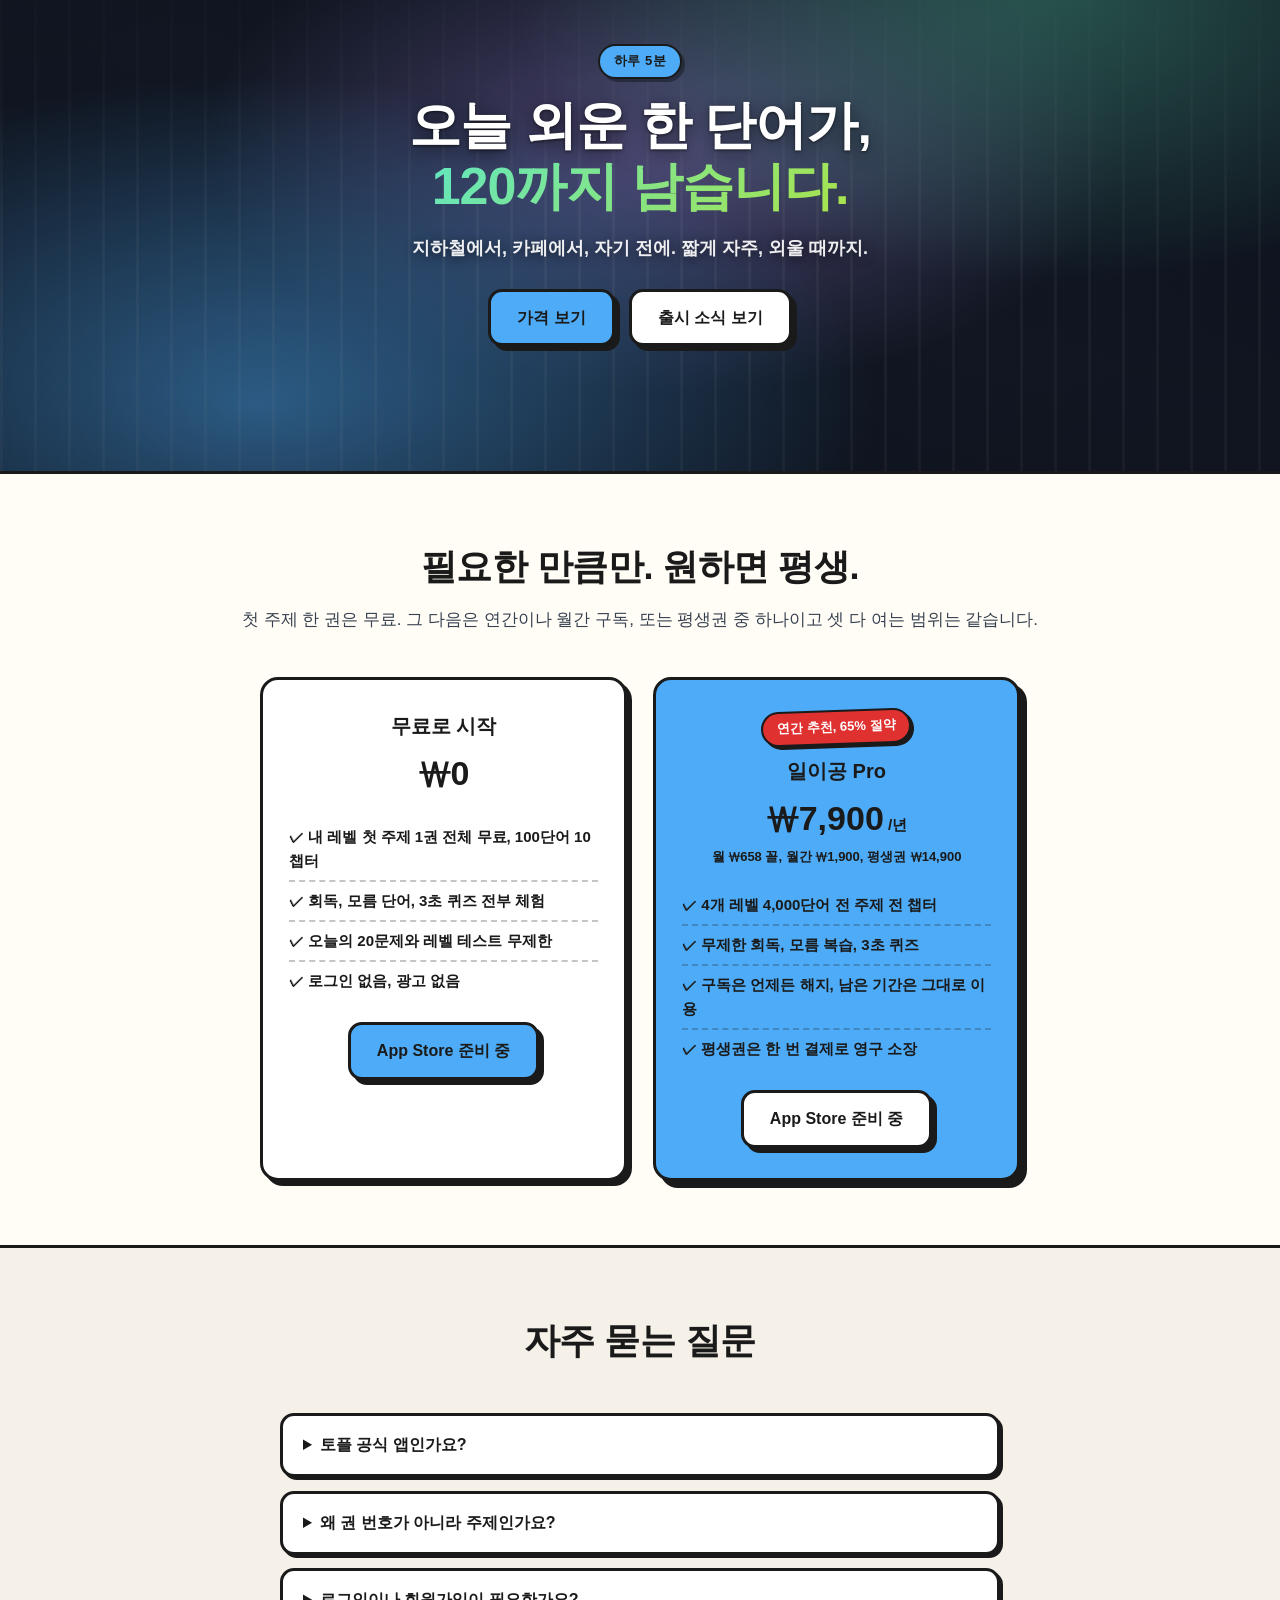
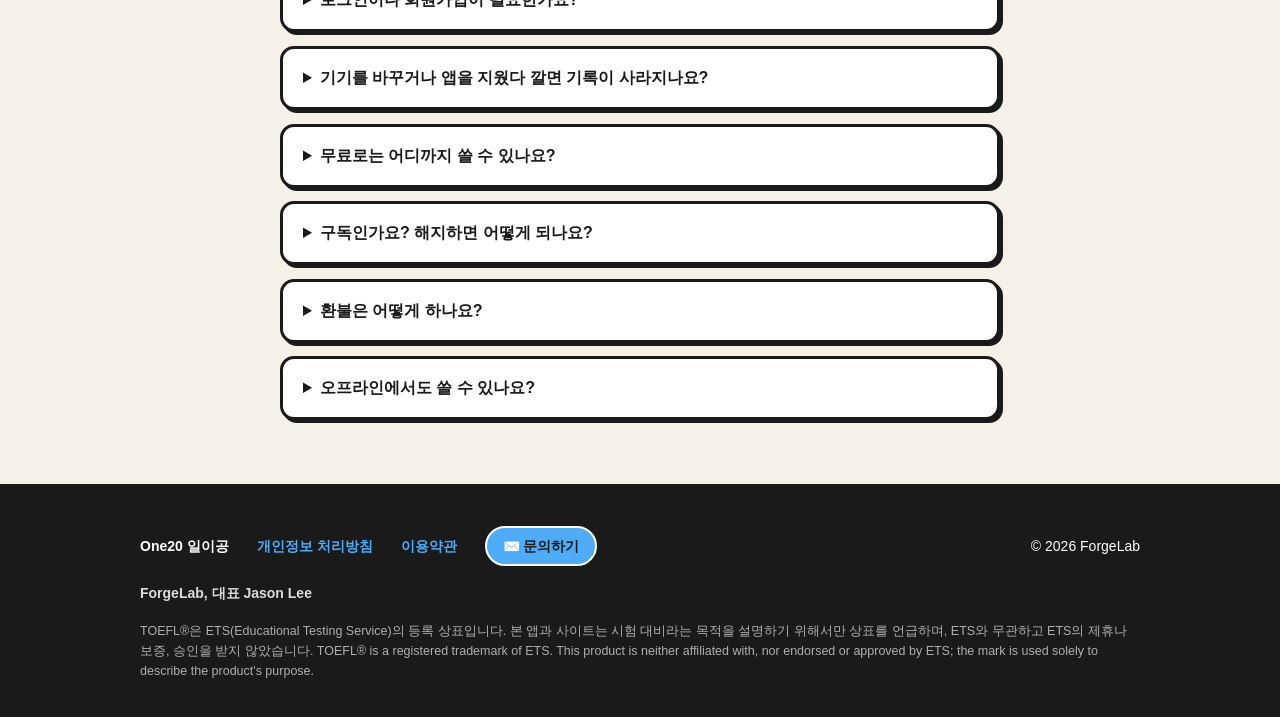
==== commit 866afd09: "Pricing: ₩1,900 monthly / ₩7,900 yearly / ₩14,900 lifetime Co-Authored-By: Claude Opus 5 <noreply@an" ====
--- a/docs/index.html
+++ b/docs/index.html
@@ -512,10 +512,10 @@
         <a class="nb-btn" href="#download" style="margin-top: 22px;">App Store 준비 중</a>
       </div>
       <div class="price-card hot">
-        <span class="sale-badge">연간 추천, 56% 절약</span>
+        <span class="sale-badge">연간 추천, 65% 절약</span>
         <h3>일이공 Pro</h3>
-        <div class="price">₩29,000<span style="font-size:0.45em; font-weight:800;"> /년</span></div>
-        <div class="price-note">월 ₩2,417 꼴, 월간 ₩5,500, 평생권 ₩44,000</div>
+        <div class="price">₩7,900<span style="font-size:0.45em; font-weight:800;"> /년</span></div>
+        <div class="price-note">월 ₩658 꼴, 월간 ₩1,900, 평생권 ₩14,900</div>
         <ul>
           <li>4개 레벨 4,000단어 전 주제 전 챕터</li>
           <li>무제한 회독, 모름 복습, 3초 퀴즈</li>
@@ -551,7 +551,7 @@
       </details>
       <details>
         <summary>무료로는 어디까지 쓸 수 있나요?</summary>
-        <p>내 레벨의 <strong>첫 주제 한 권 전체(10챕터, 100단어)</strong>를 무료로 끝까지 학습할 수 있습니다. 회독, 모름 단어 복습, 3초 퀴즈, 오늘의 20문제, 레벨 테스트까지 모든 기능이 제한 없이 동작합니다. 두 번째 주제부터는 이용권이 필요하며 연간 ₩29,000, 월간 ₩5,500 구독 또는 평생권 ₩44,000 중 하나를 고르면 됩니다. 여는 범위는 셋 다 같습니다.</p>
+        <p>내 레벨의 <strong>첫 주제 한 권 전체(10챕터, 100단어)</strong>를 무료로 끝까지 학습할 수 있습니다. 회독, 모름 단어 복습, 3초 퀴즈, 오늘의 20문제, 레벨 테스트까지 모든 기능이 제한 없이 동작합니다. 두 번째 주제부터는 이용권이 필요하며 연간 ₩7,900, 월간 ₩1,900 구독 또는 평생권 ₩14,900 중 하나를 고르면 됩니다. 여는 범위는 셋 다 같습니다.</p>
       </details>
       <details>
         <summary>구독인가요? 해지하면 어떻게 되나요?</summary>
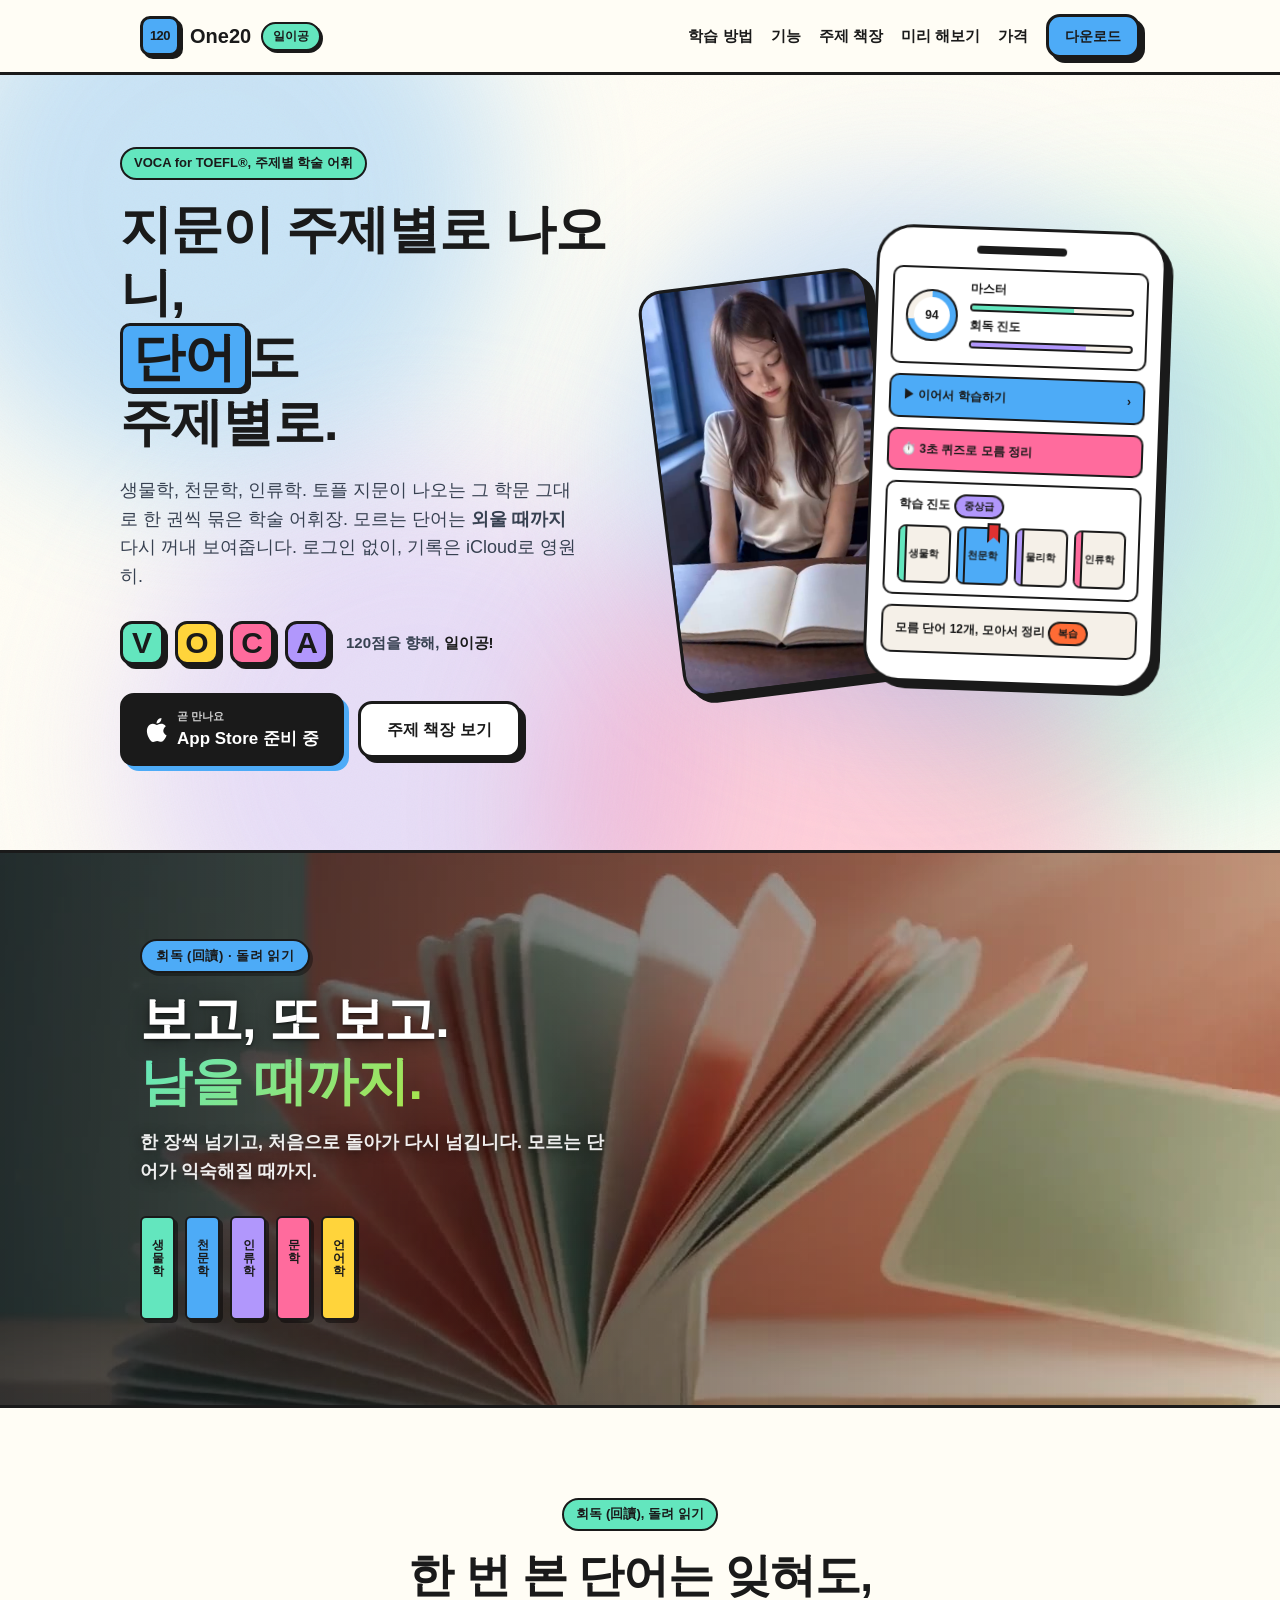
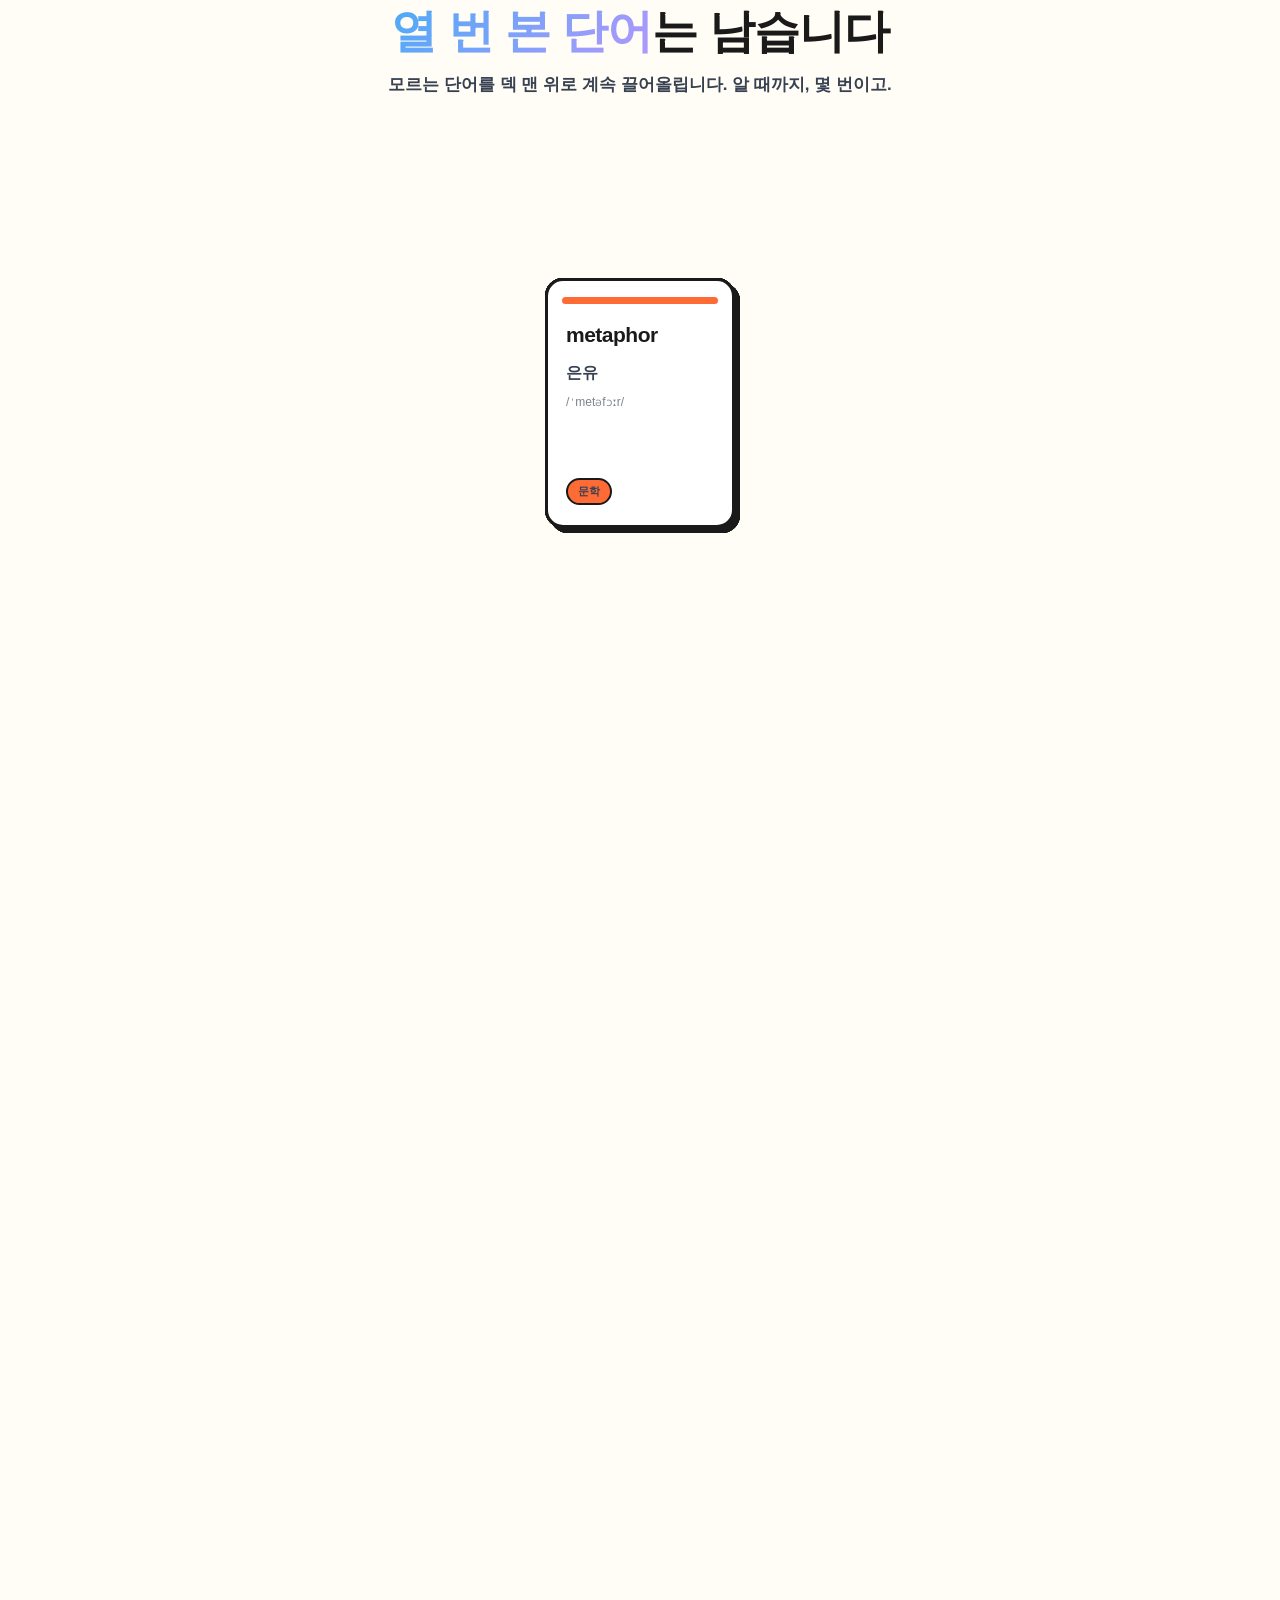
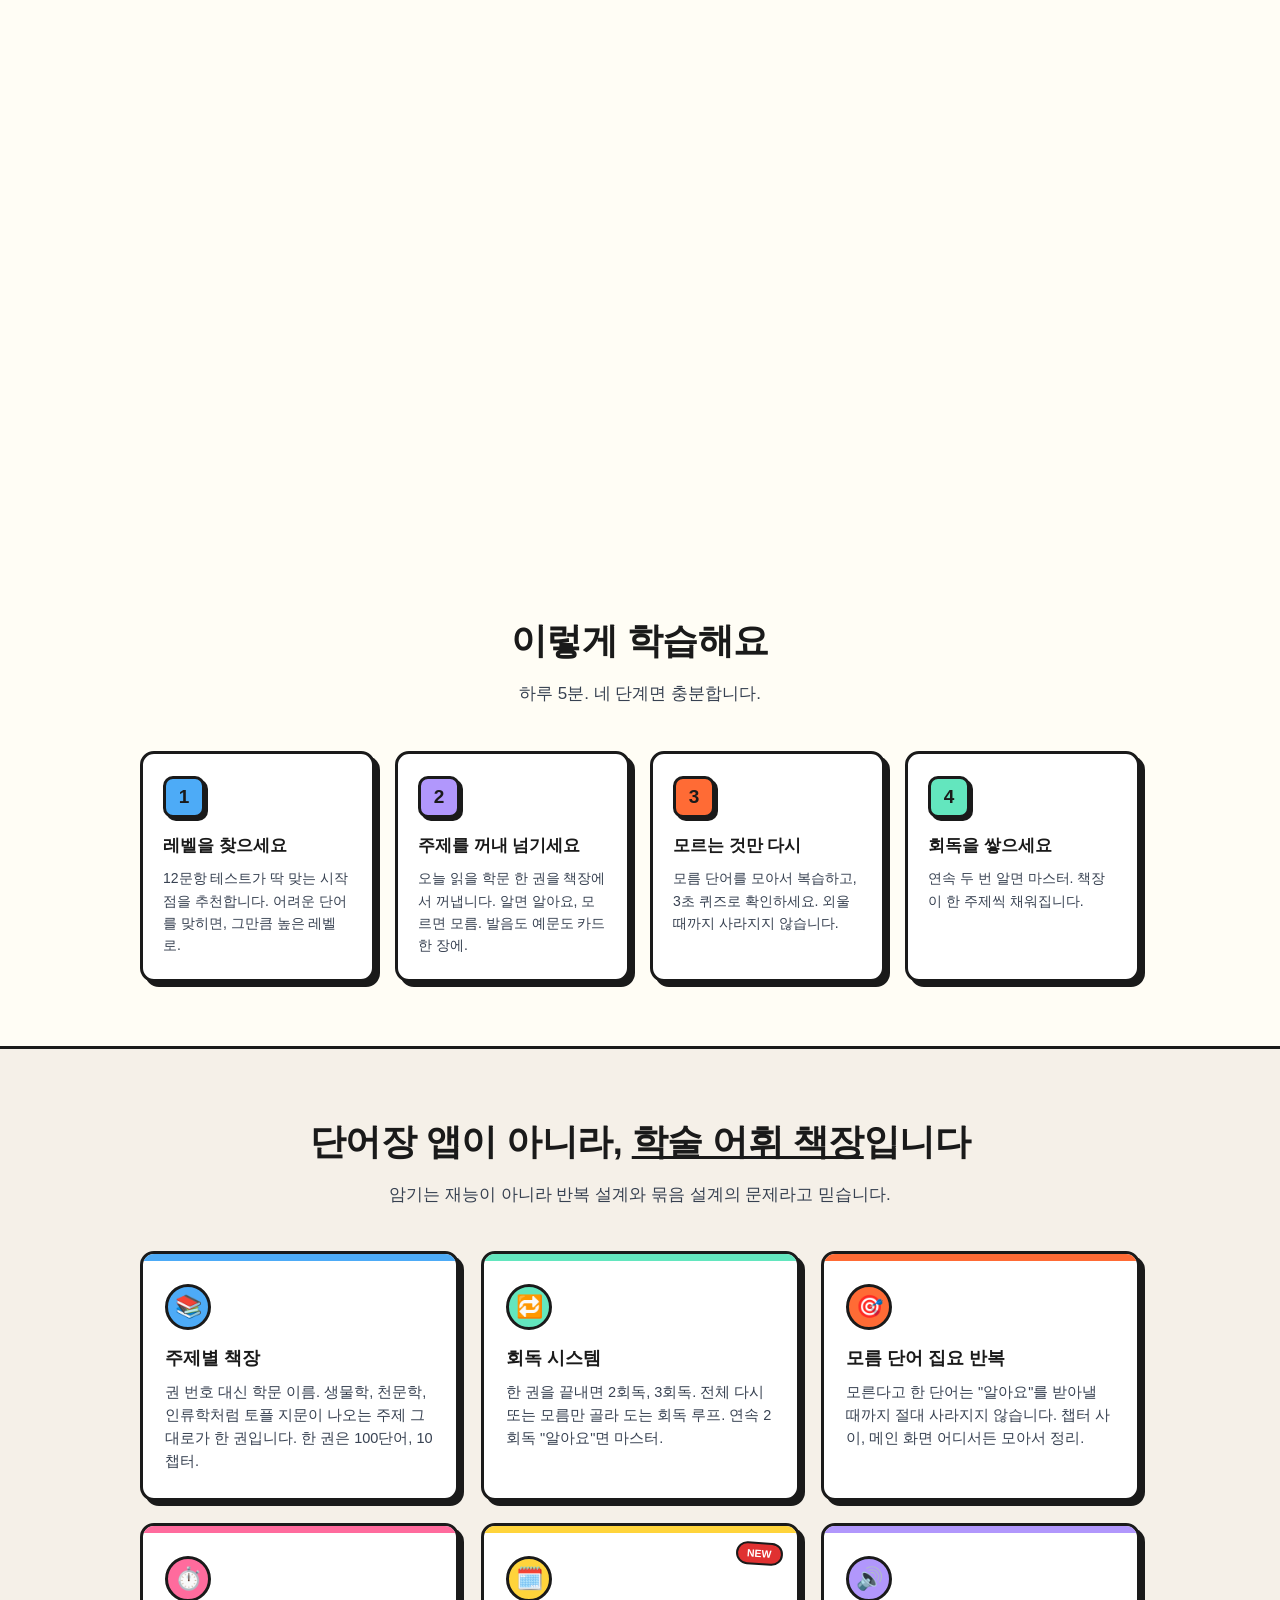
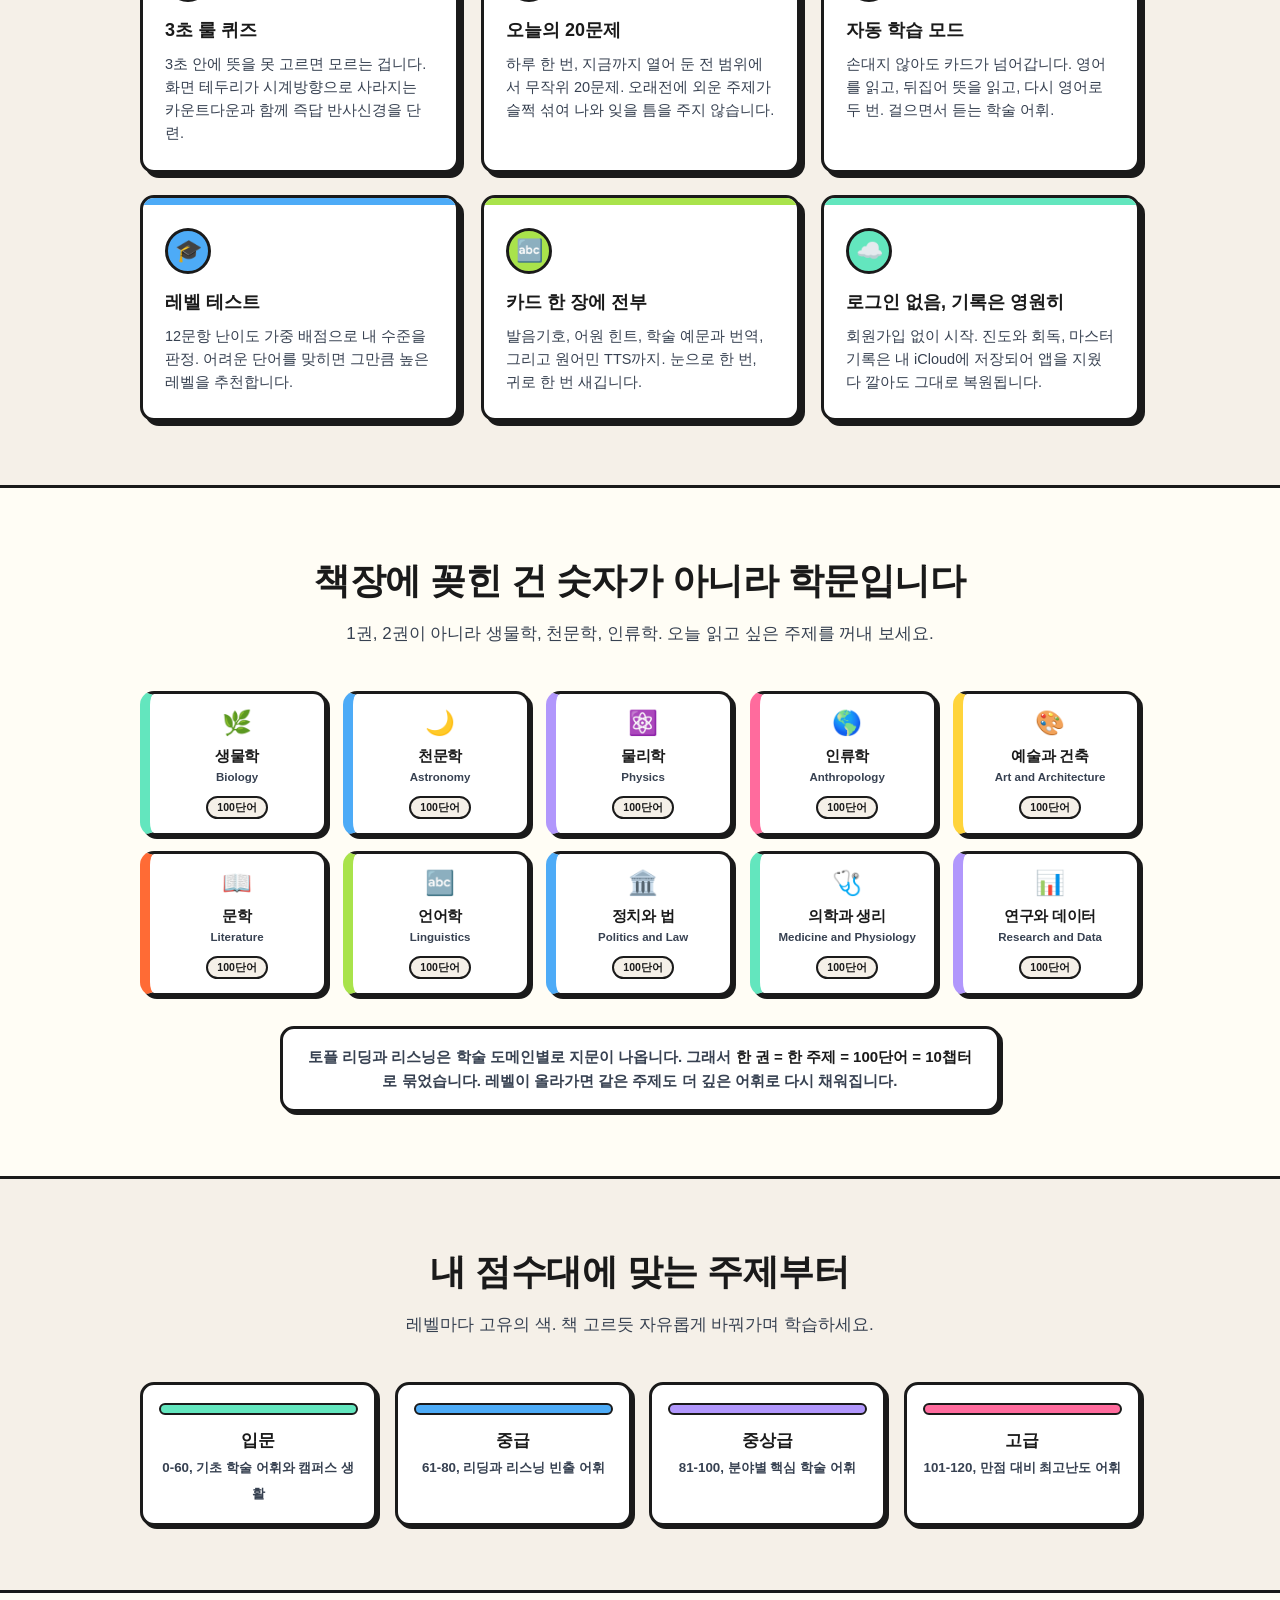
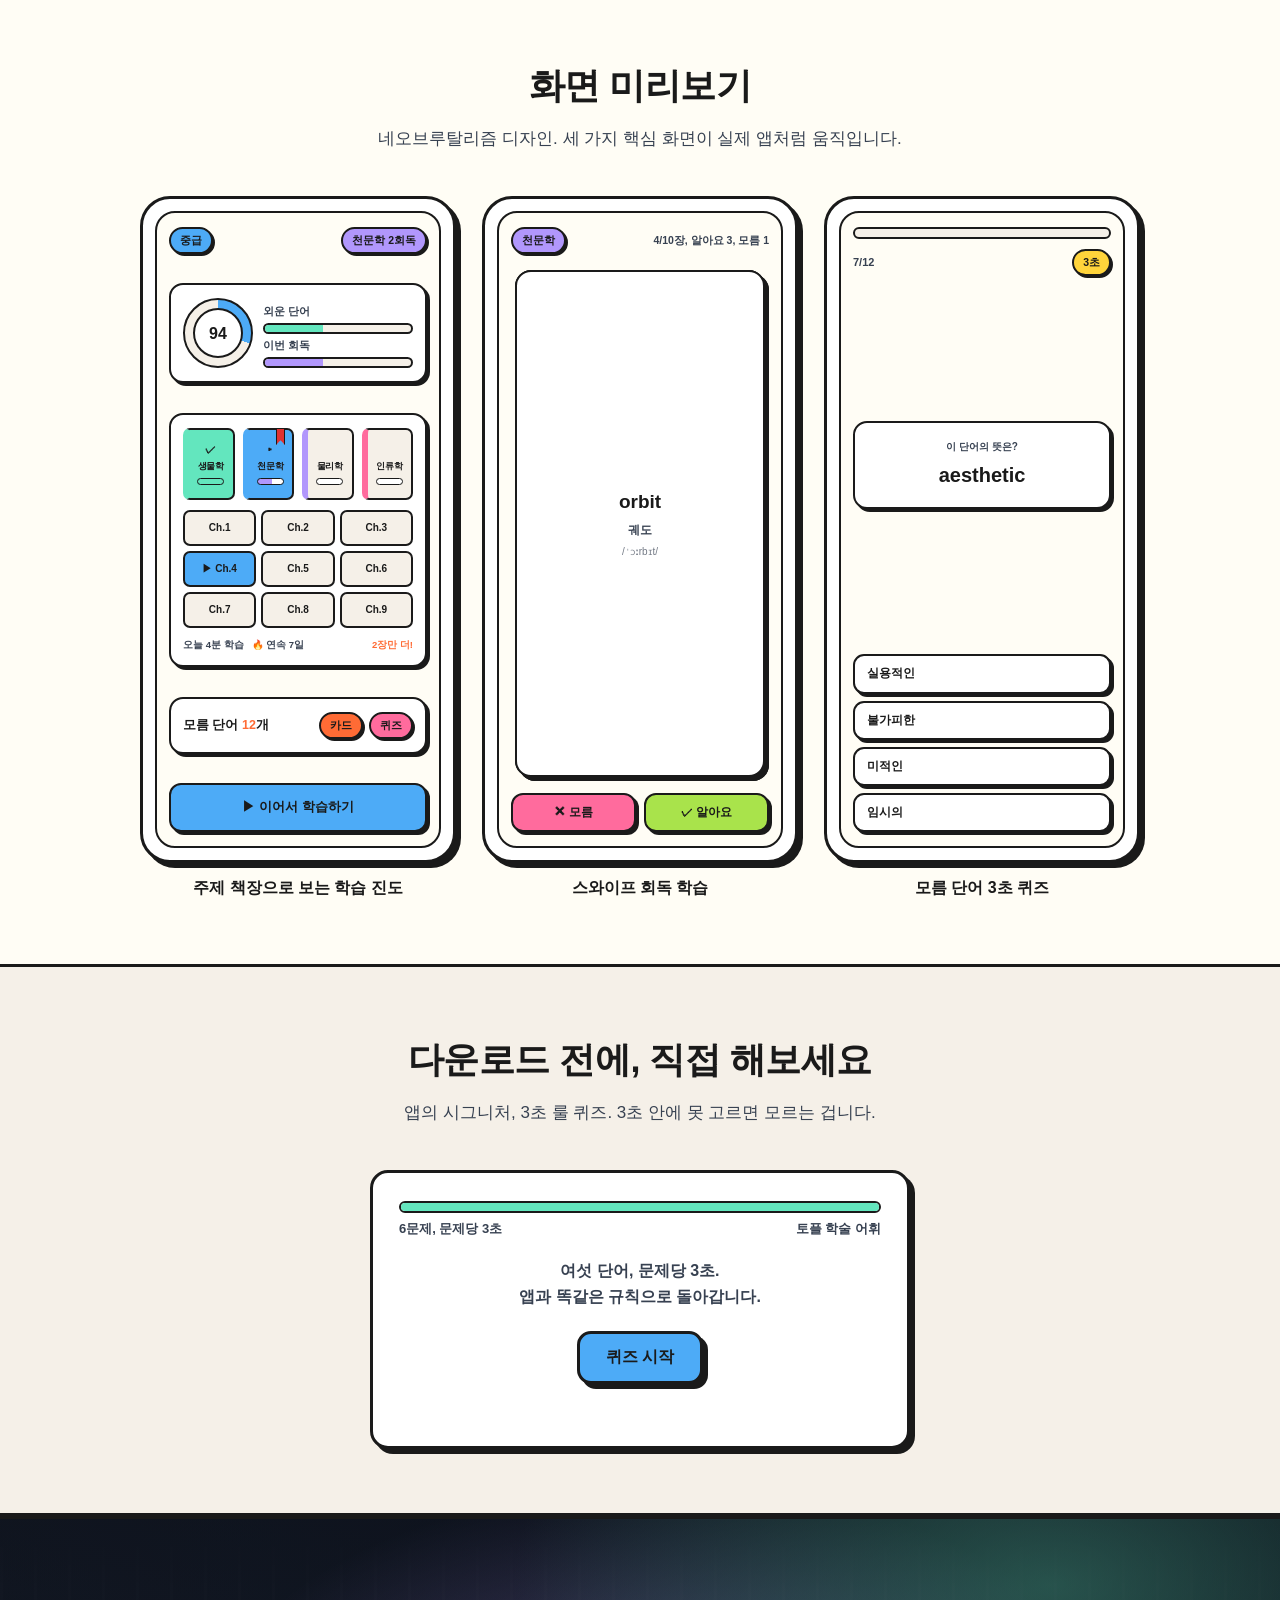
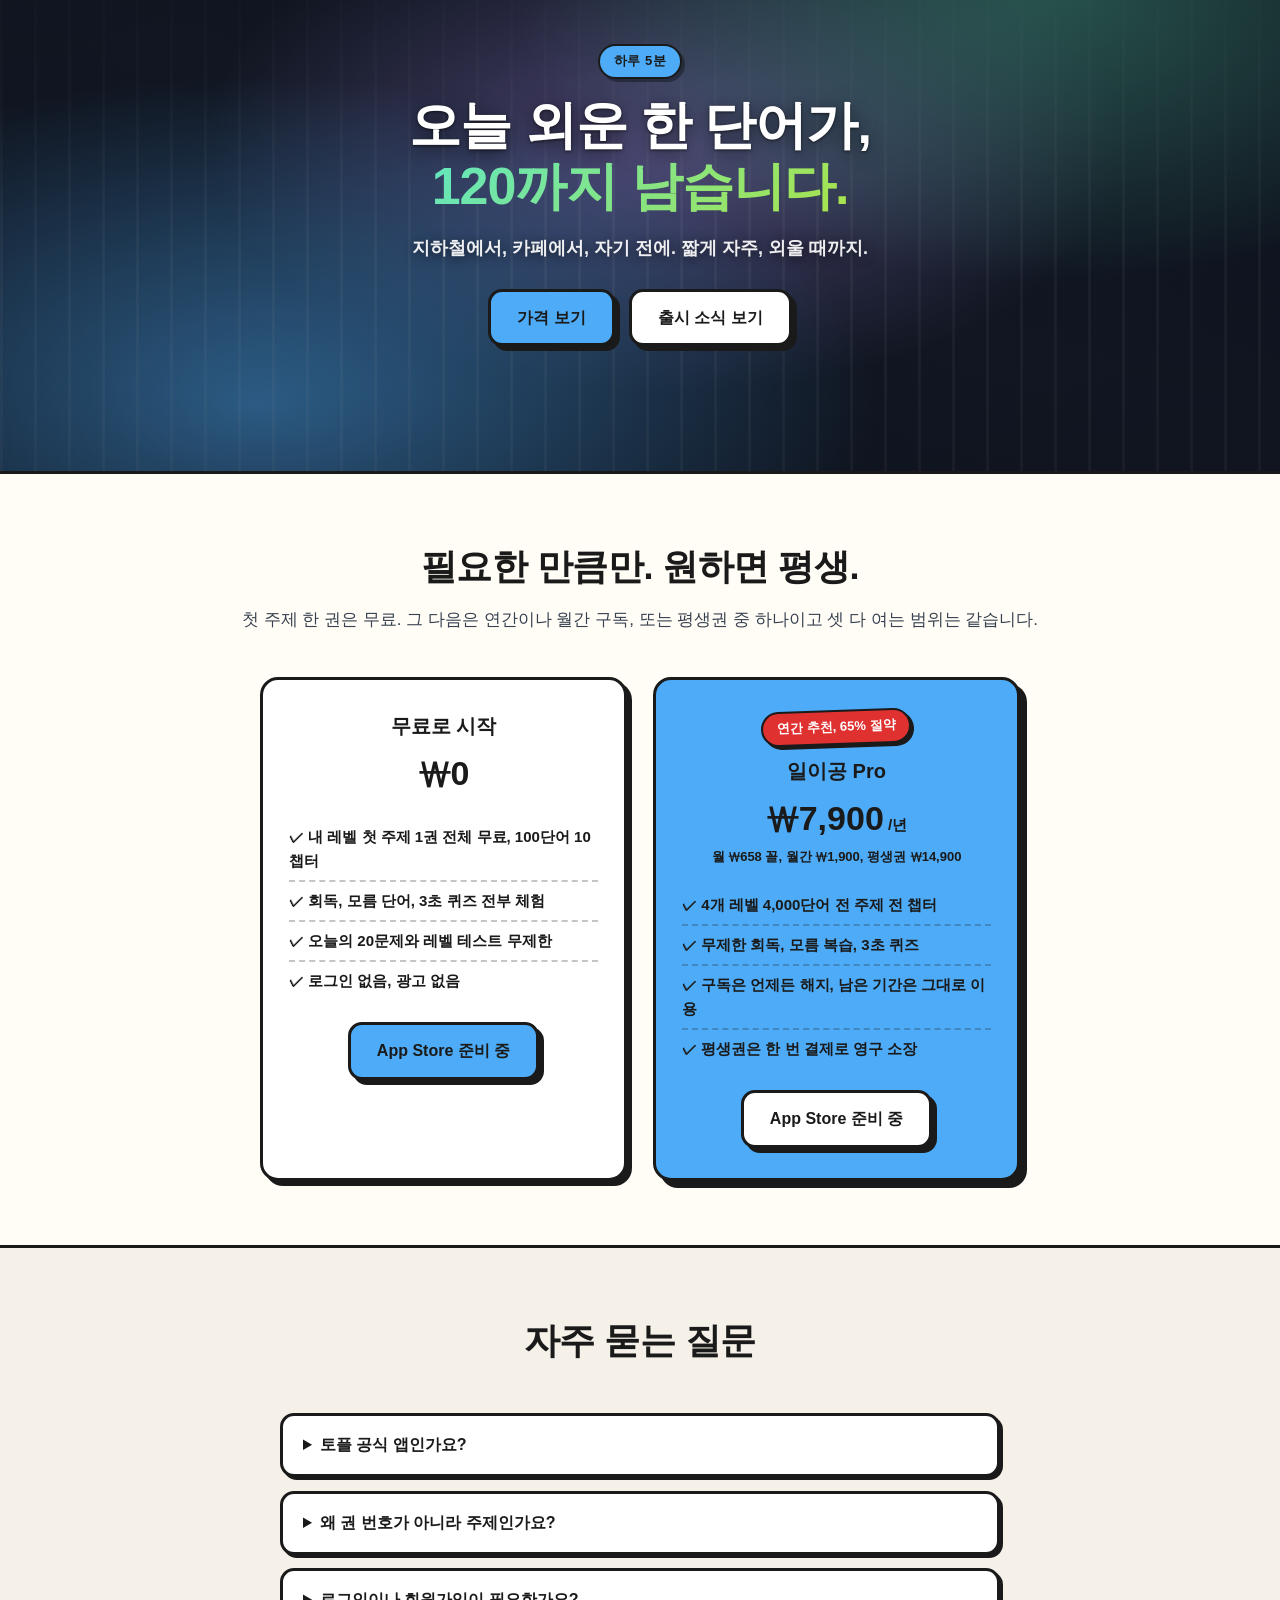
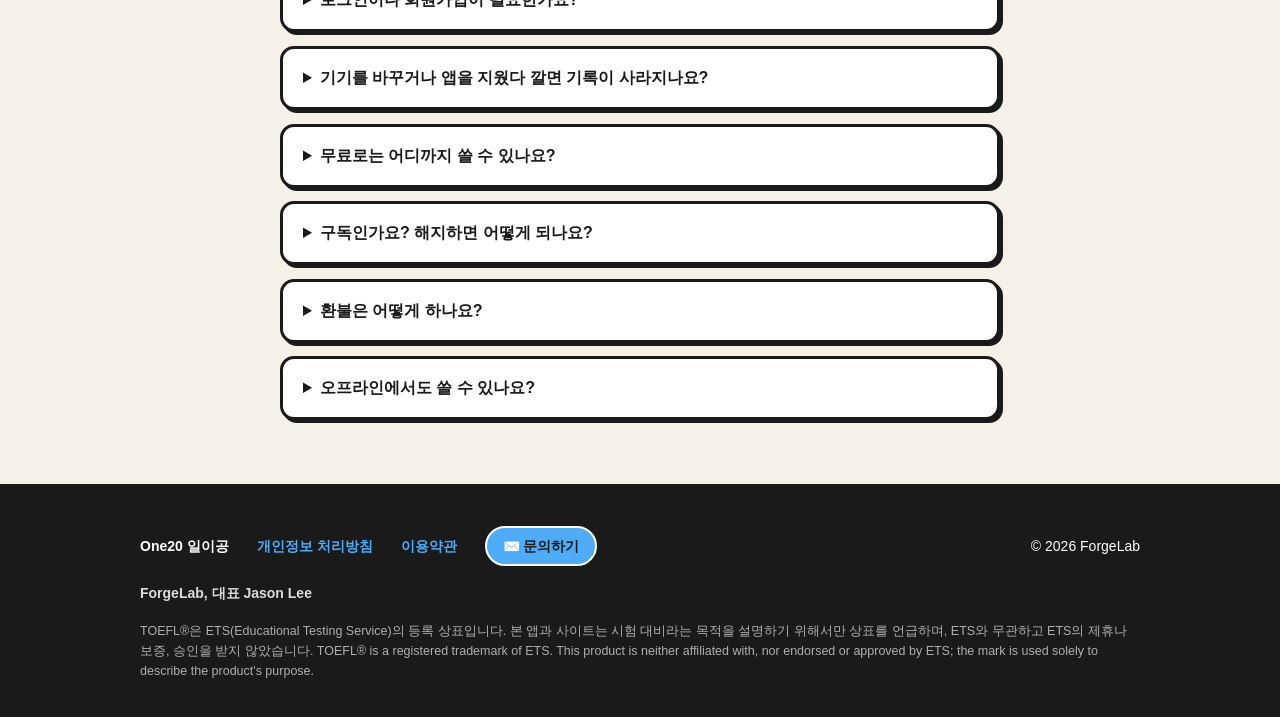
==== commit ba5623a2: "Site: wide film copy matches 구구공 (회독 · 돌려 읽기) Co-Authored-By: Claude Opus 5 <noreply@anthropic.com>" ====
--- a/docs/index.html
+++ b/docs/index.html
@@ -103,16 +103,16 @@
 </header>
 
 <!-- ======================= STATEMENT BAND 1 ======================= -->
-<section class="cinema" id="film" aria-label="주제별 학술 어휘">
+<section class="cinema" id="film" aria-label="회독 브랜드 필름">
   <video autoplay muted loop playsinline preload="metadata" poster="assets/video/hero-fan.jpg">
     <source src="assets/video/hero-fan.mp4" type="video/mp4" />
   </video>
   <div class="scrim"></div>
   <div class="cinema-inner">
     <div class="cinema-copy">
-      <span class="kicker">한 주제가 한 권</span>
-      <h2>지문은 주제로 나옵니다.<br /><span class="film-hl">단어도 주제로.</span></h2>
-      <p>생물학 지문에는 생물학 단어가 나옵니다. 한 학문의 어휘를 한 덩어리로 외우면, 시험장에서도 한 덩어리로 떠오릅니다.</p>
+      <span class="kicker">회독 (回讀) · 돌려 읽기</span>
+      <h2>보고, 또 보고.<br /><span class="film-hl">남을 때까지.</span></h2>
+      <p>한 장씩 넘기고, 처음으로 돌아가 다시 넘깁니다. 모르는 단어가 익숙해질 때까지.</p>
       <div class="spines" aria-hidden="true">
         <span class="spine" style="background: var(--mint);">생물학</span>
         <span class="spine" style="background: var(--blue);">천문학</span>
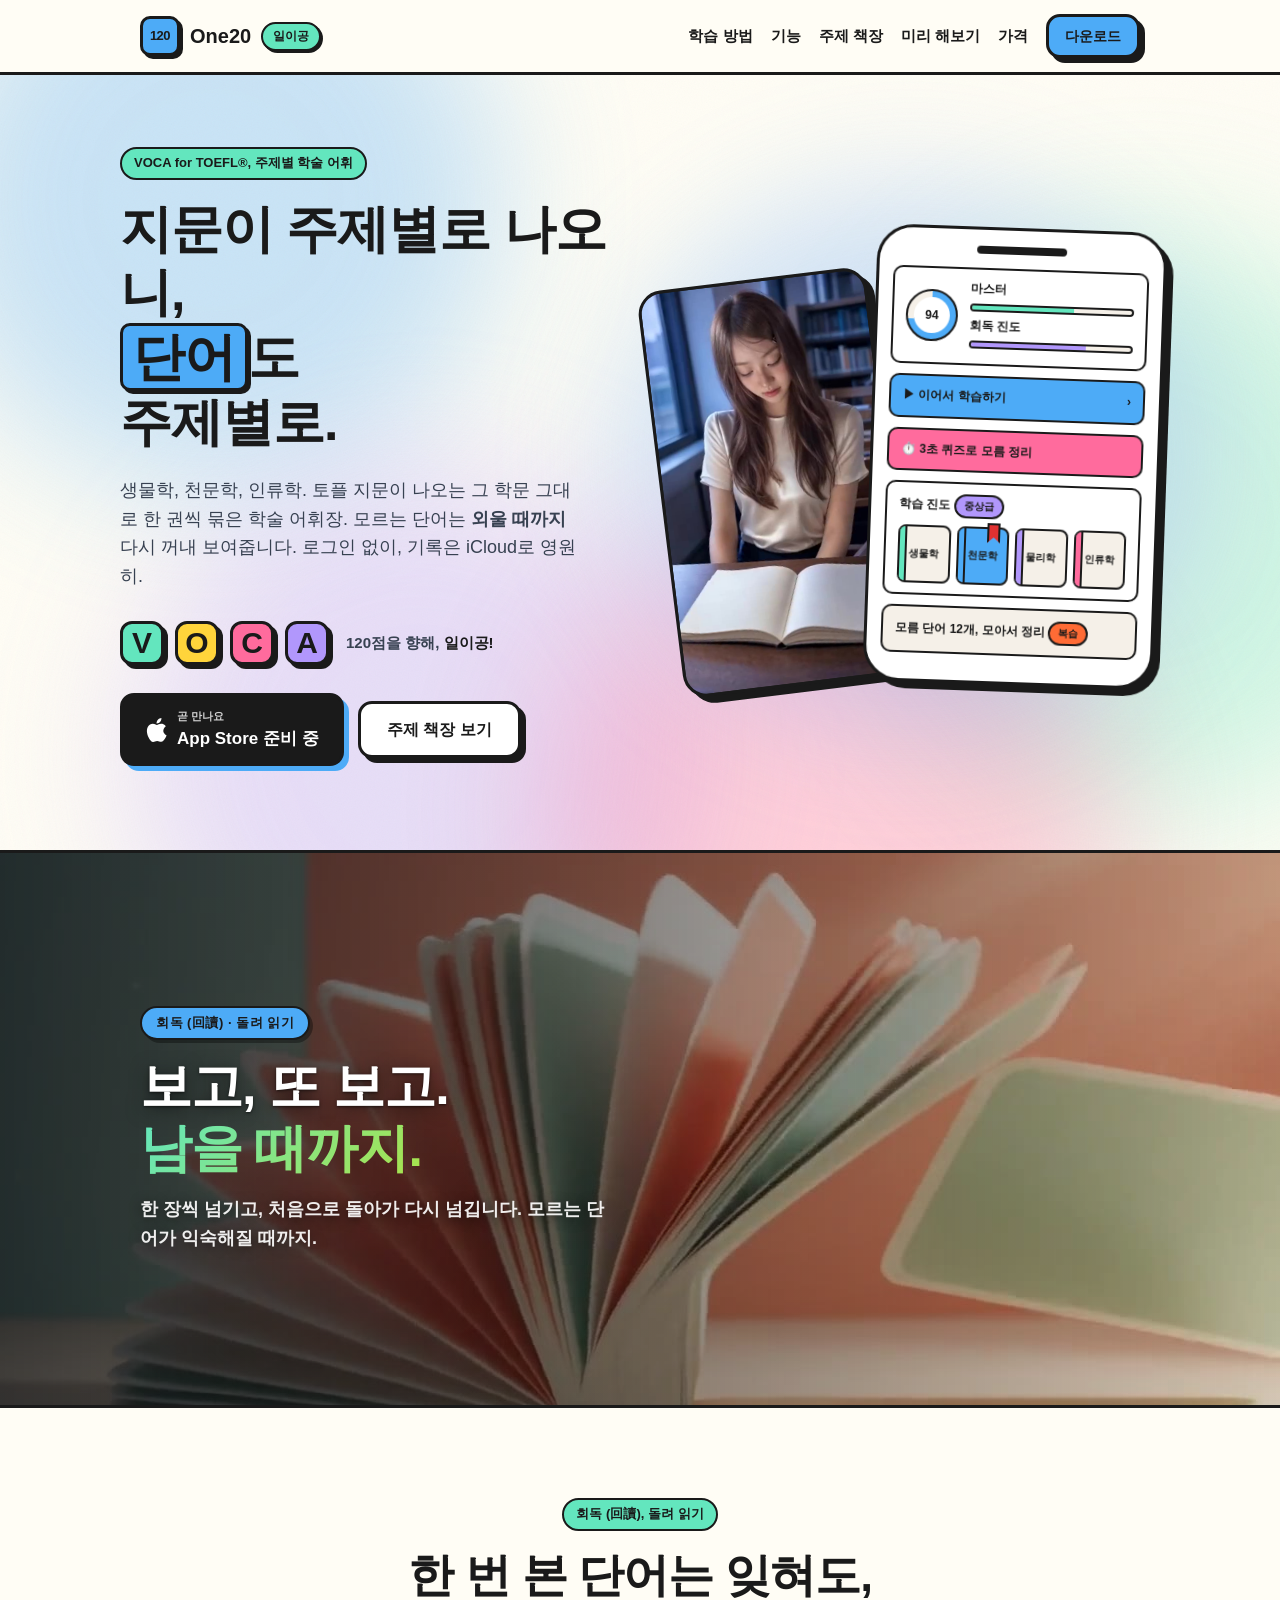
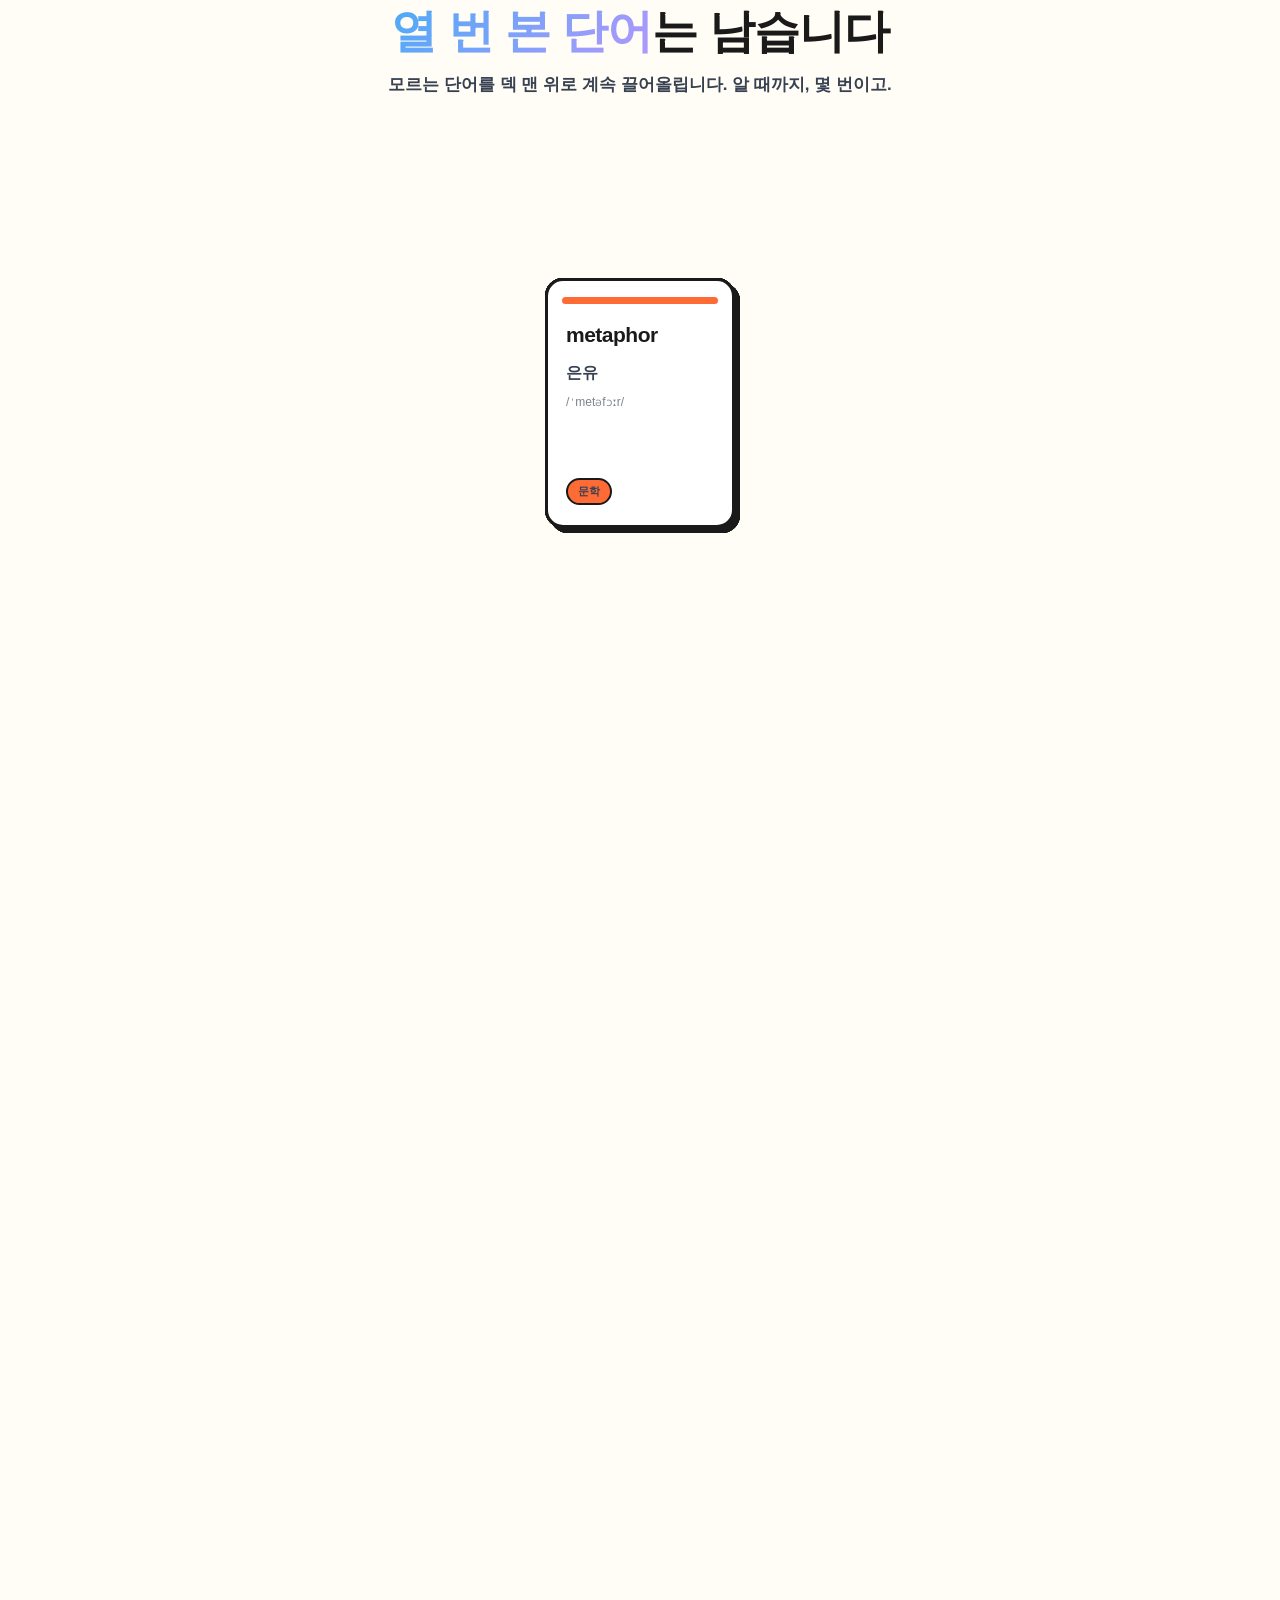
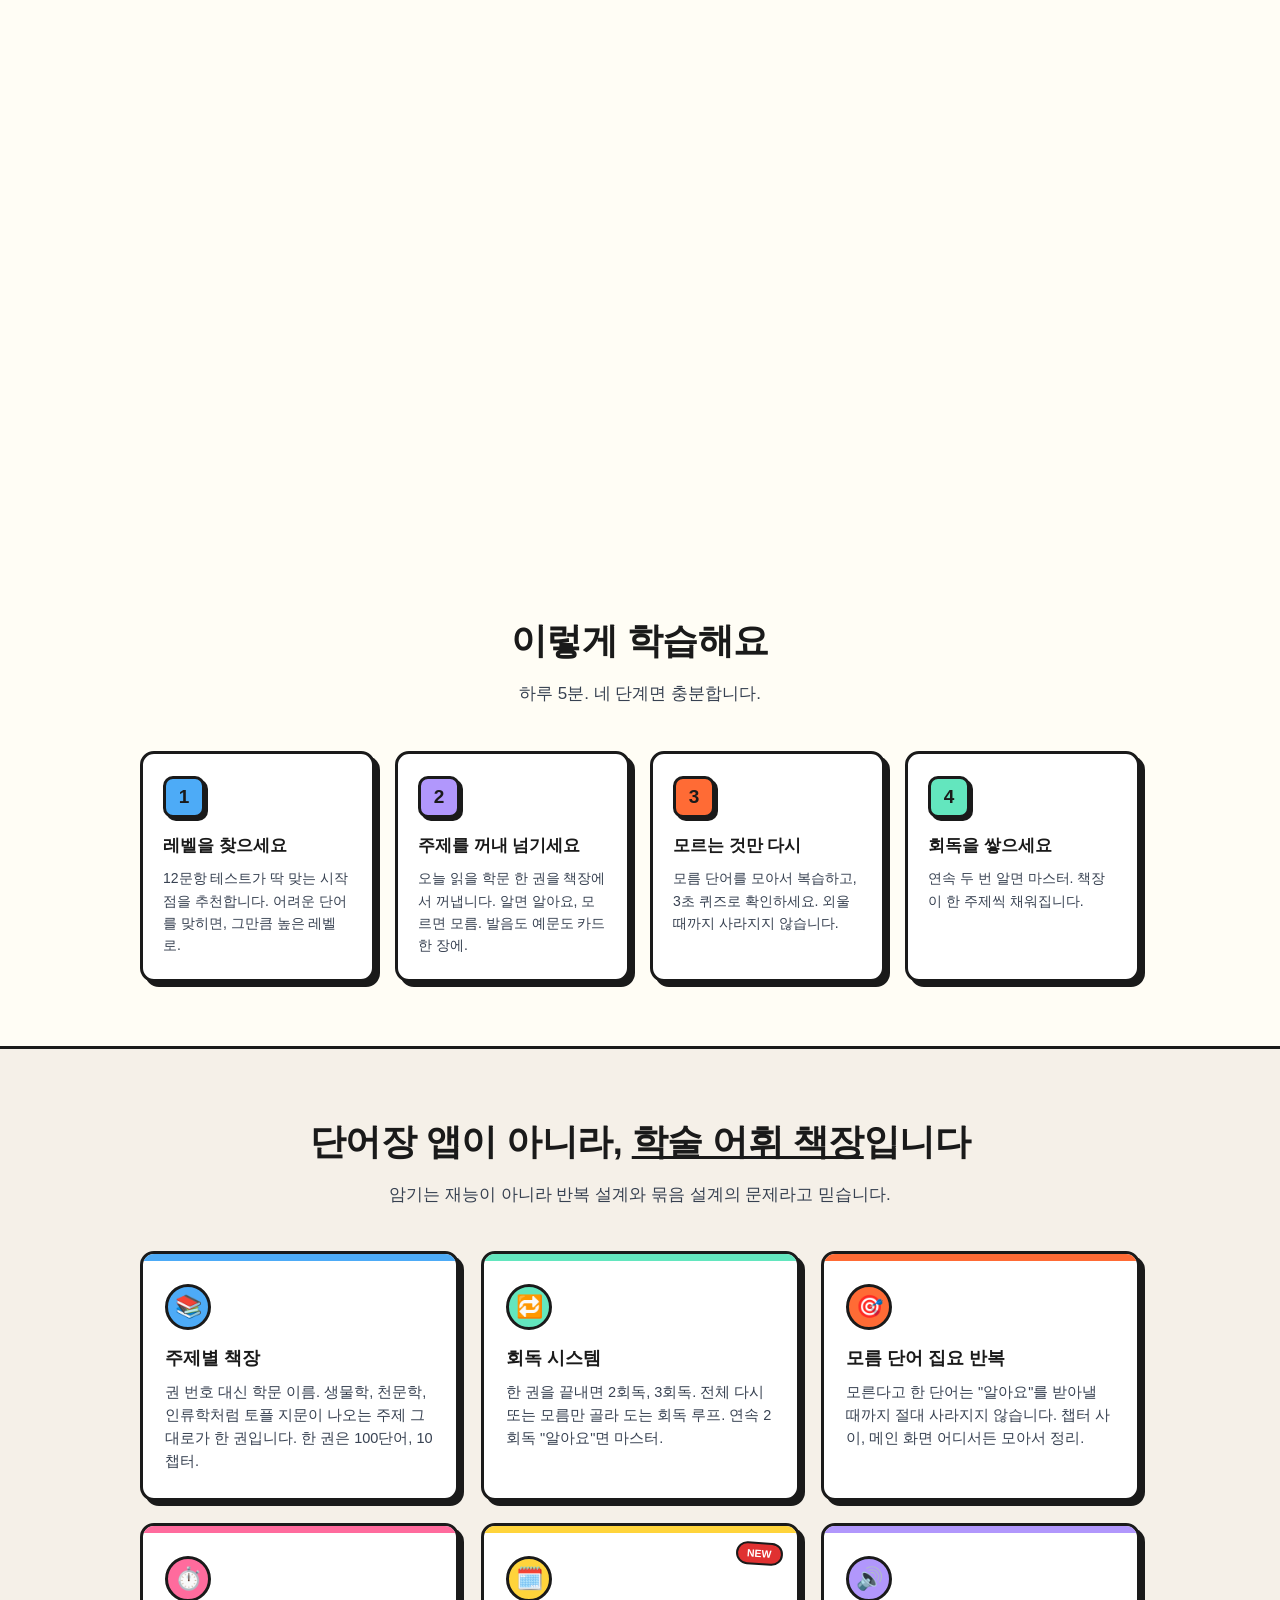
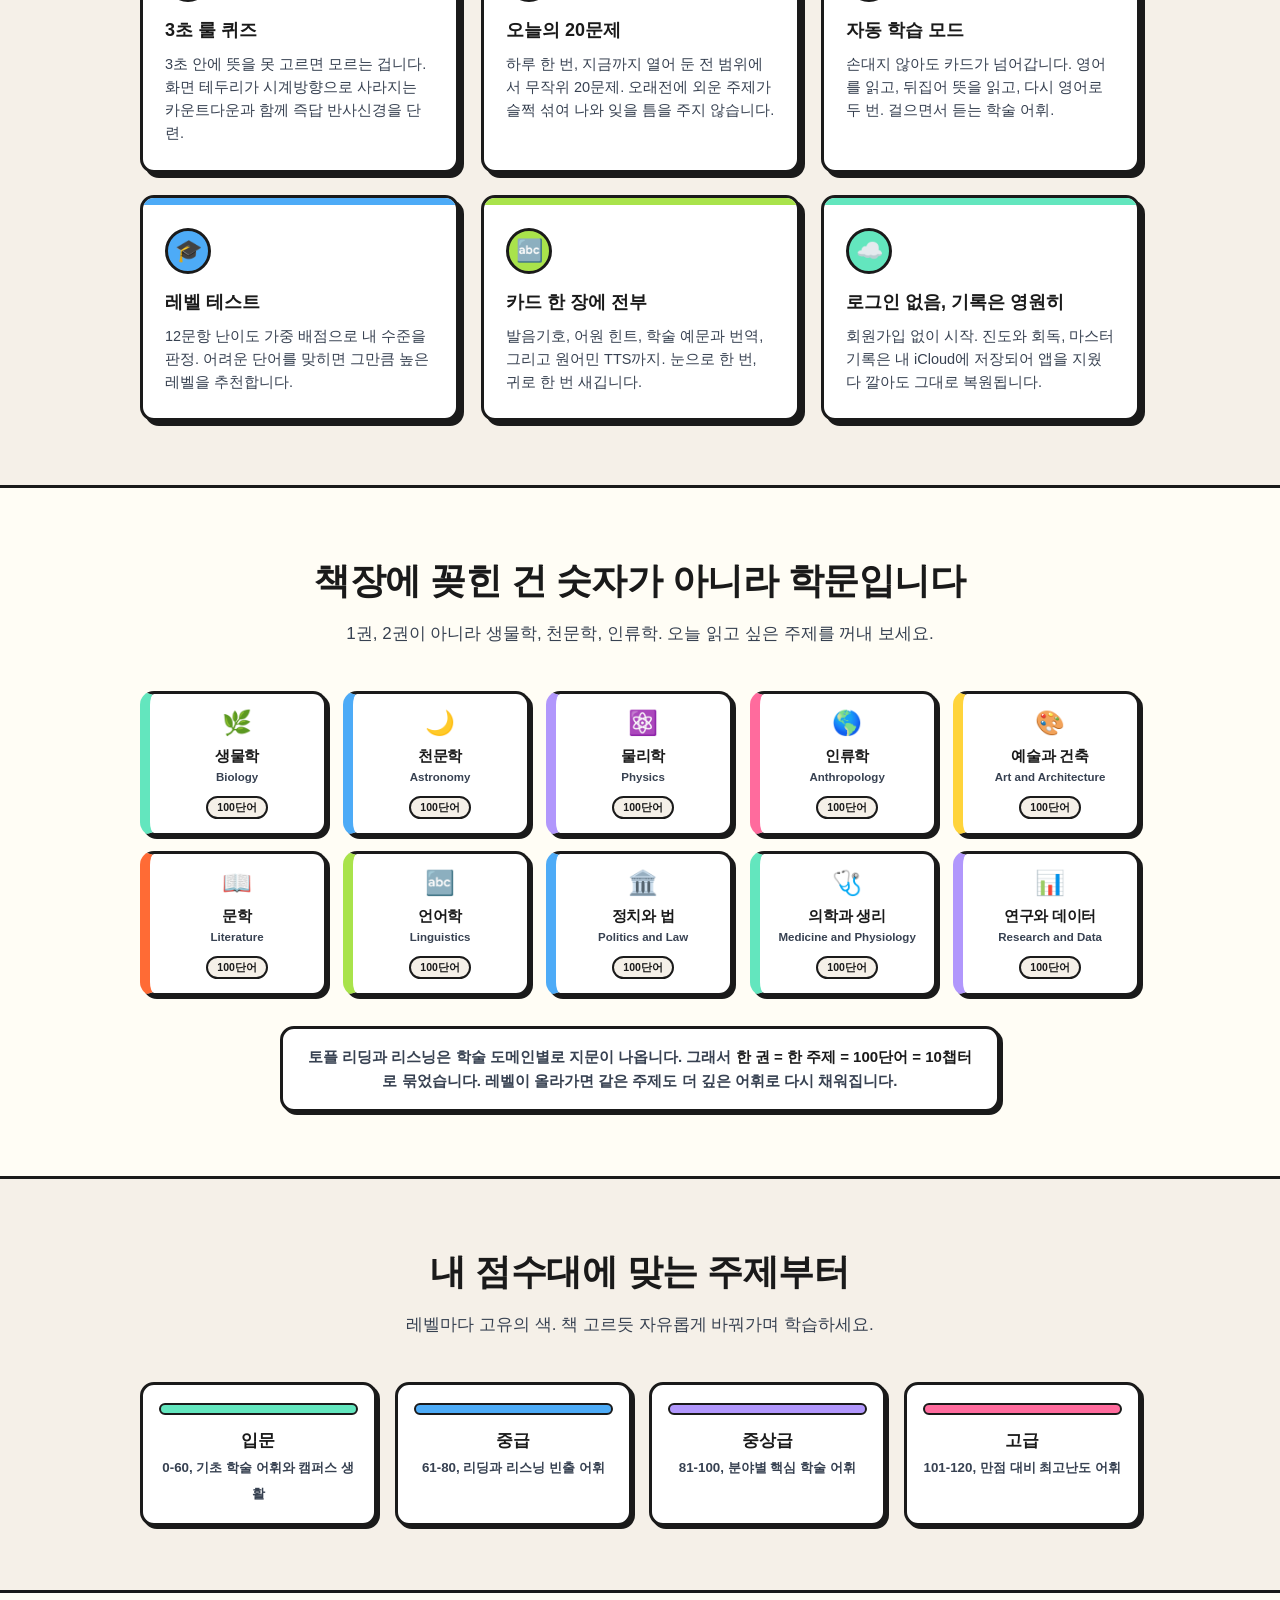
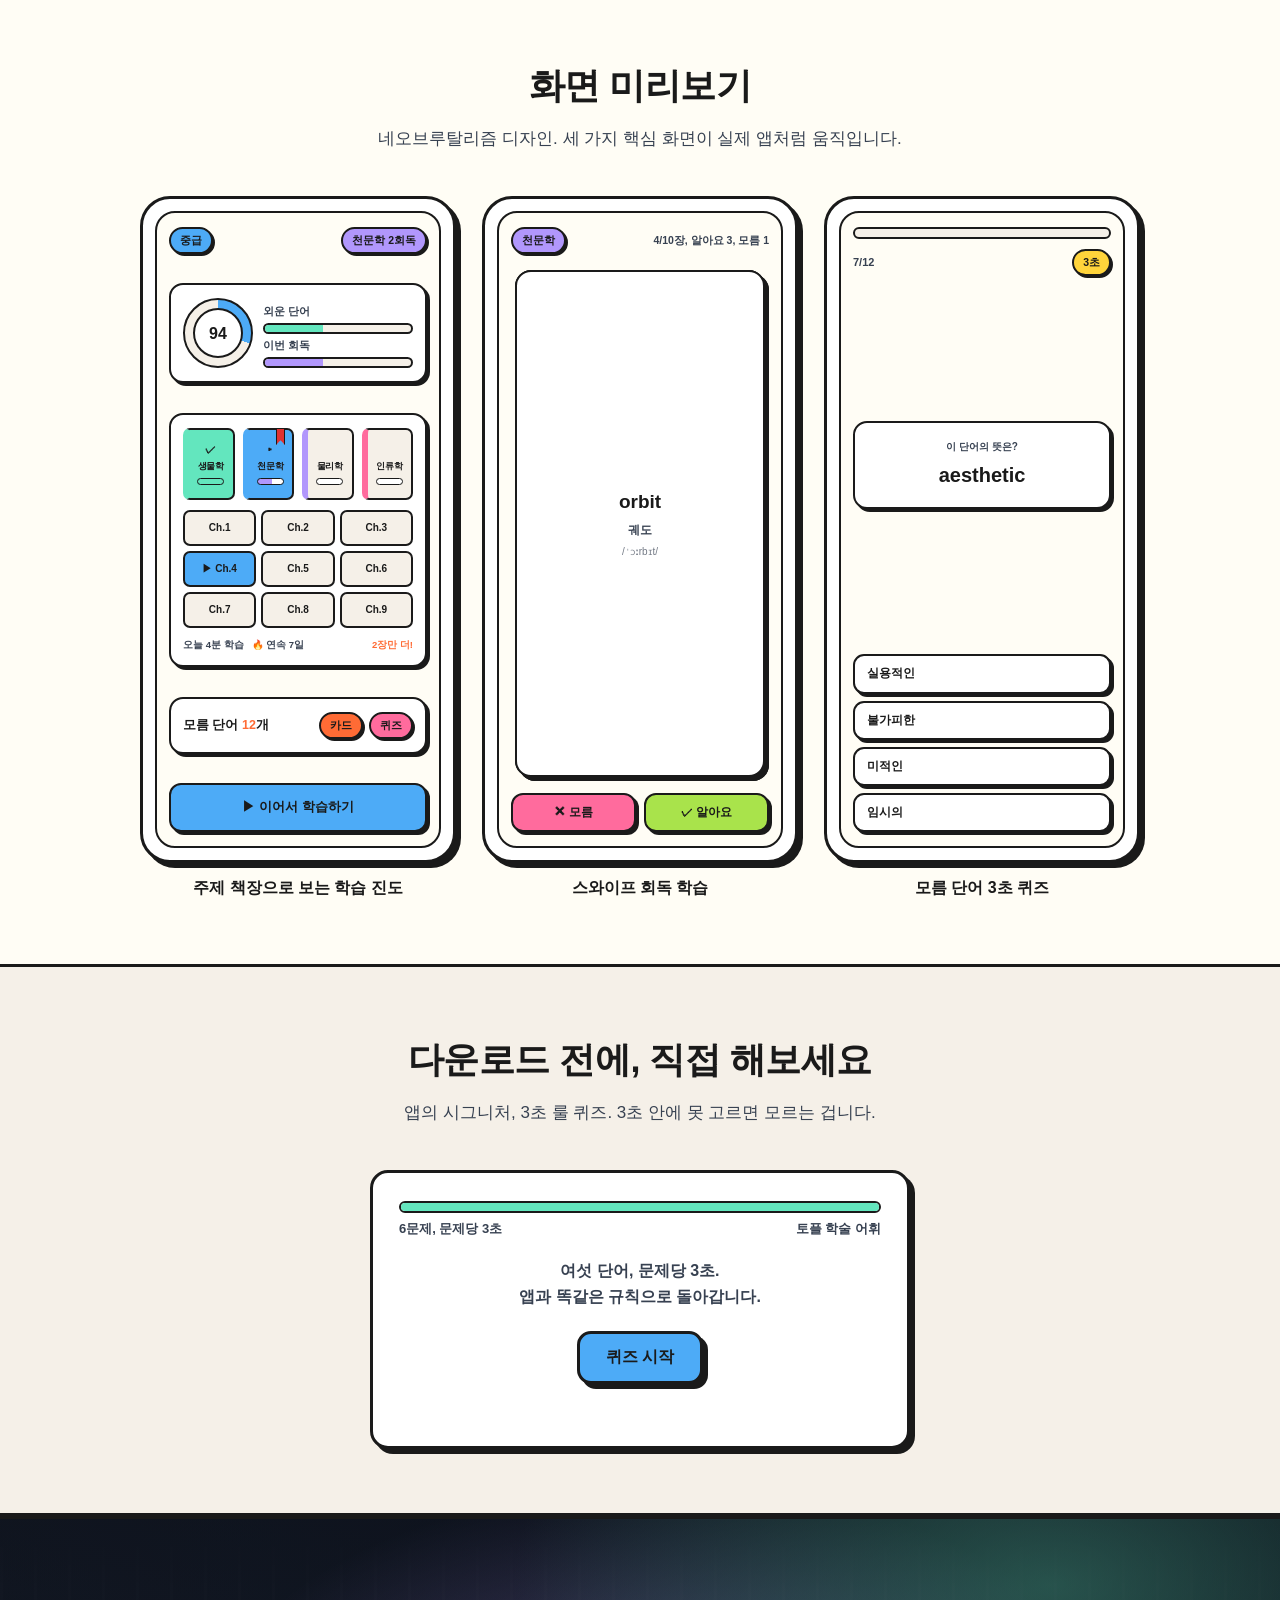
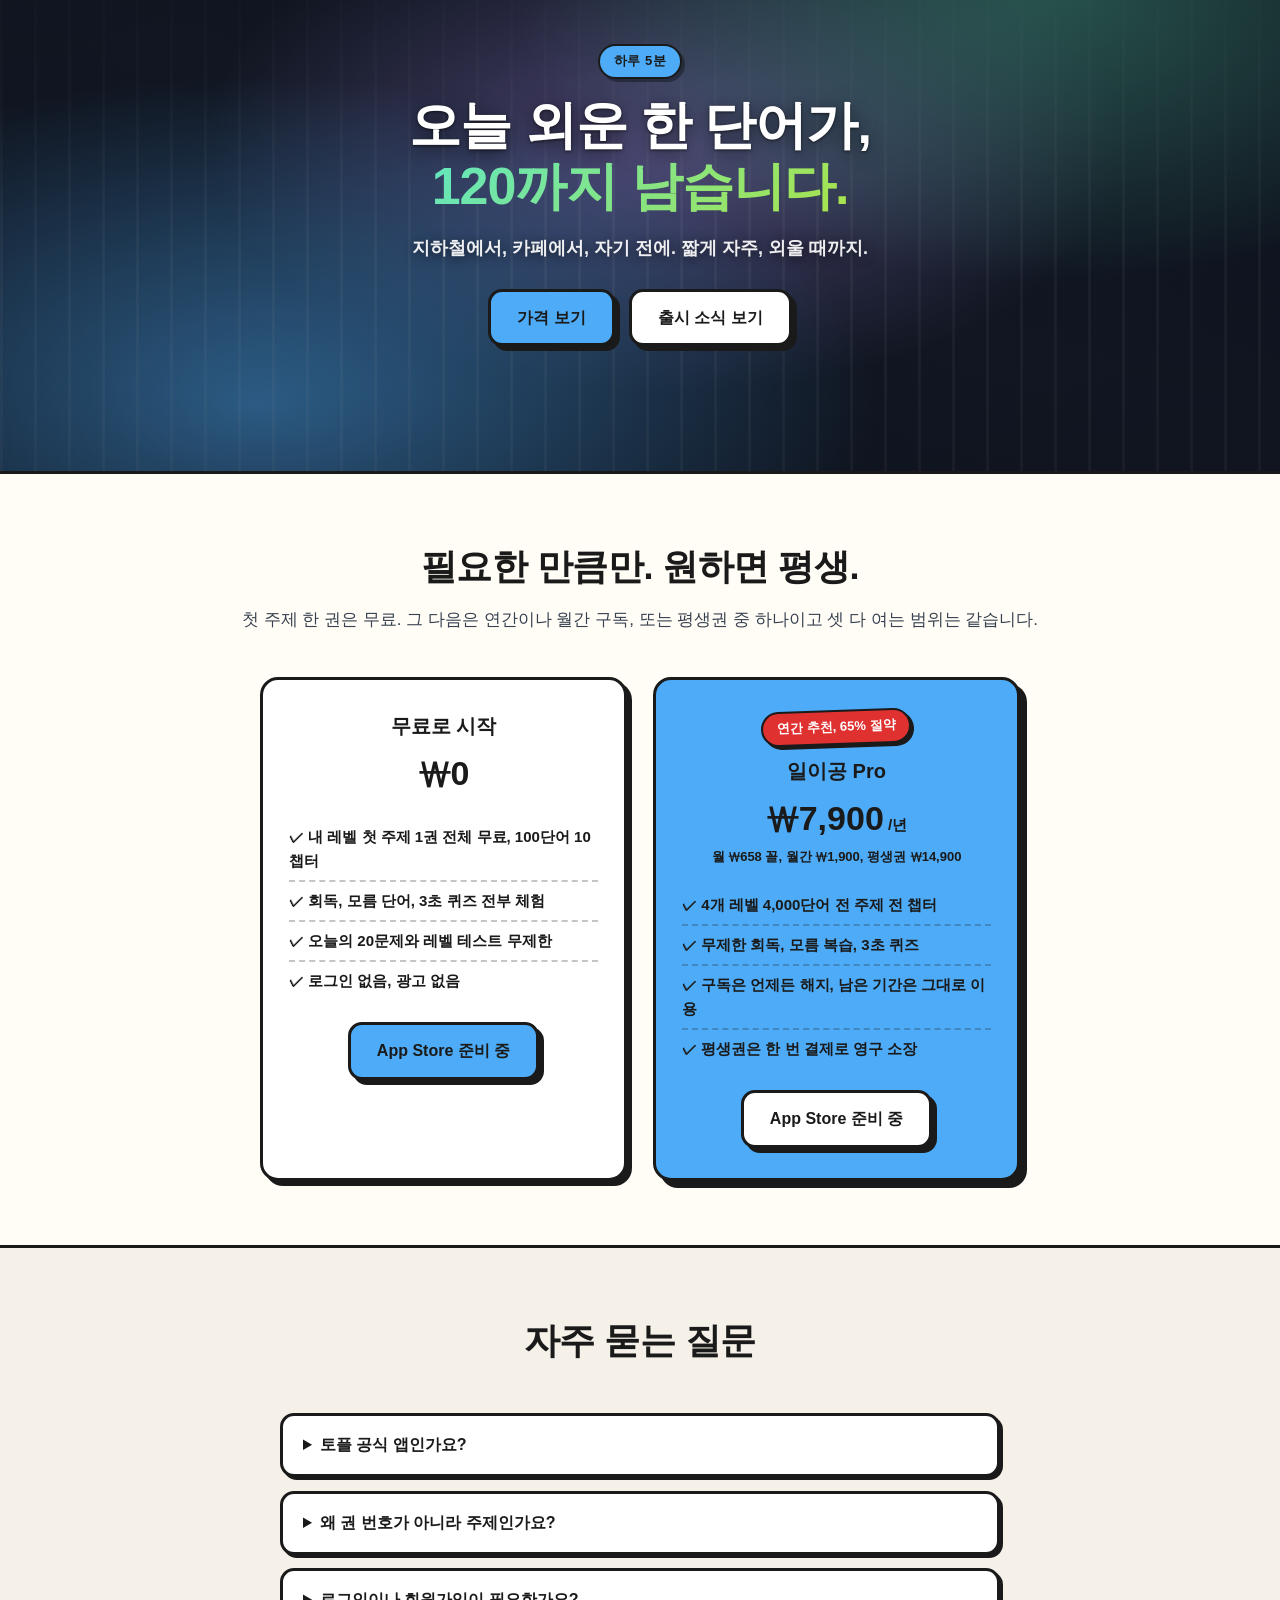
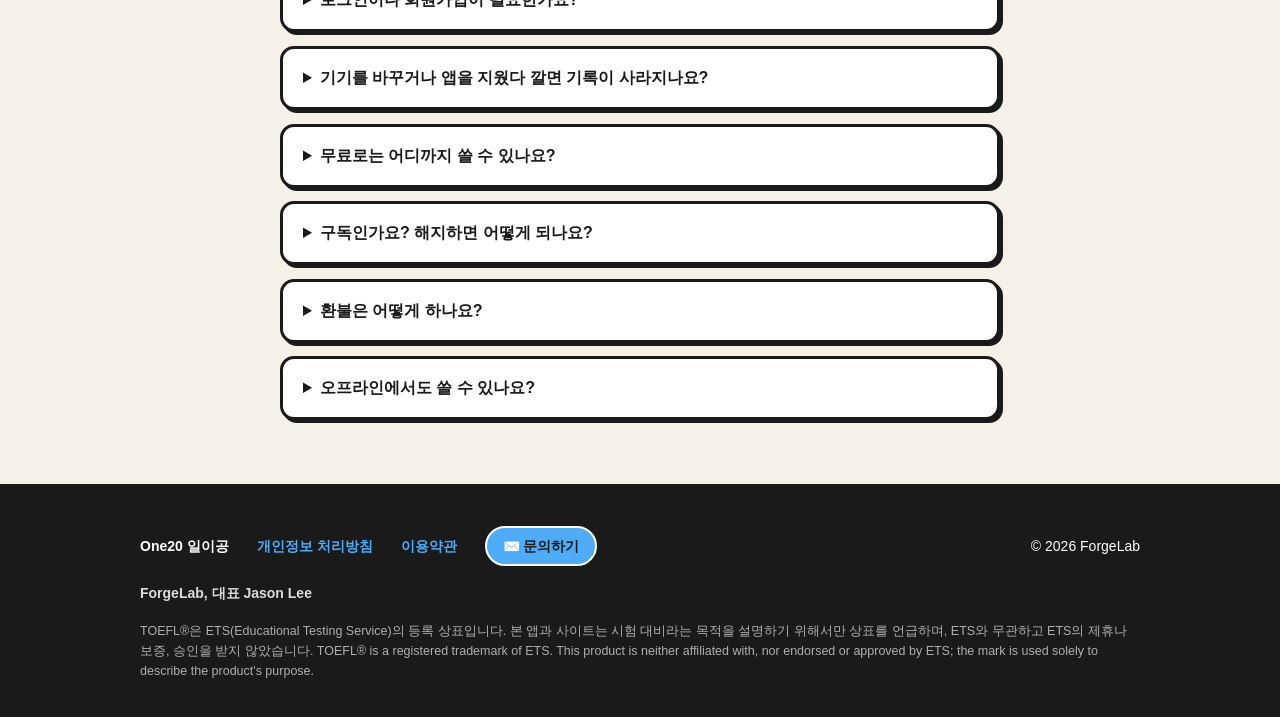
==== commit d238d6db: "Site: drop the book-spine row under the wide film, as on 구구공 Co-Authored-By: Claude Opus 5 <noreply@" ====
--- a/docs/index.html
+++ b/docs/index.html
@@ -113,13 +113,6 @@
       <span class="kicker">회독 (回讀) · 돌려 읽기</span>
       <h2>보고, 또 보고.<br /><span class="film-hl">남을 때까지.</span></h2>
       <p>한 장씩 넘기고, 처음으로 돌아가 다시 넘깁니다. 모르는 단어가 익숙해질 때까지.</p>
-      <div class="spines" aria-hidden="true">
-        <span class="spine" style="background: var(--mint);">생물학</span>
-        <span class="spine" style="background: var(--blue);">천문학</span>
-        <span class="spine" style="background: var(--lavender);">인류학</span>
-        <span class="spine" style="background: var(--pink);">문학</span>
-        <span class="spine" style="background: var(--yellow);">언어학</span>
-      </div>
     </div>
   </div>
 </section>
